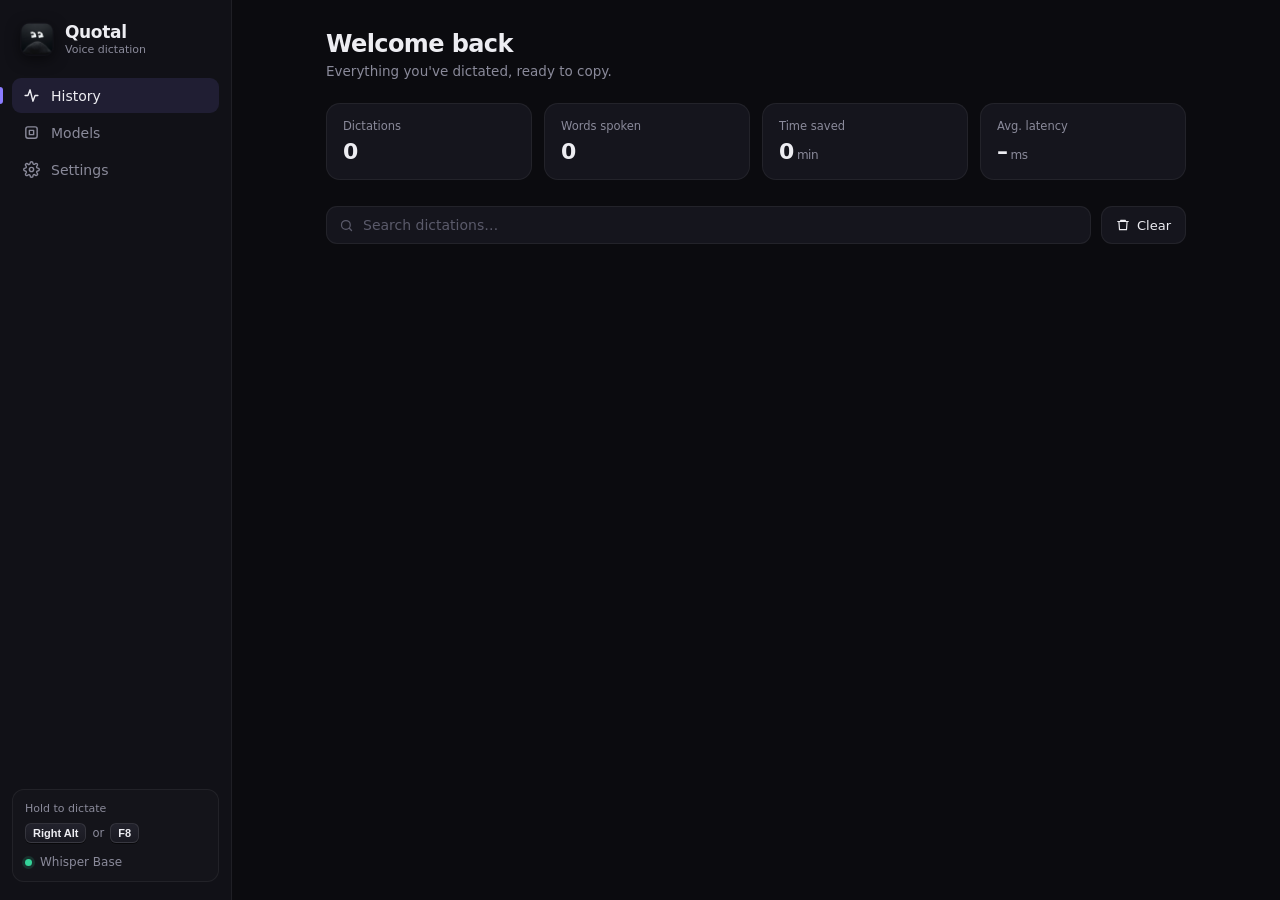
==== dashboard.html @ 753bc784 "Initial commit: Quotal - Offline AI Voice Dictation for Windows" ====
<!DOCTYPE html>
<html lang="en">
<head>
<meta charset="UTF-8">
<title>Quotal</title>
<style>
  :root {
    --bg: #0b0b0f;
    --panel: #111117;
    --card: #15151d;
    --card-hover: #1a1a24;
    --line: rgba(255,255,255,.06);
    --line-strong: rgba(255,255,255,.10);
    --text: #ededf2;
    --muted: #8a8a9a;
    --faint: #5a5a6a;
    --accent: #8b7cff;
    --accent-2: #5ec8ff;
    --green: #34d399;
    --red: #f87171;
    --radius: 14px;
    --ease: cubic-bezier(.2, .8, .2, 1);
  }
  * { box-sizing: border-box; margin: 0; padding: 0; }
  html, body { height: 100%; background: var(--bg); color: var(--text); overflow: hidden;
    font-family: "Segoe UI Variable Text", "Segoe UI", system-ui, sans-serif; font-size: 14px;
    -webkit-font-smoothing: antialiased; user-select: none; }
  ::selection { background: rgba(139,124,255,.35); }

  .app { display: grid; grid-template-columns: 232px 1fr; height: 100%; }

  /* ---------- Sidebar ---------- */
  aside { background: var(--panel); border-right: 1px solid var(--line); display: flex; flex-direction: column; padding: 18px 12px; }
  .brand { display: flex; align-items: center; gap: 11px; padding: 4px 8px 22px; }
  .brand img { width: 34px; height: 34px; border-radius: 9px; box-shadow: 0 4px 14px rgba(0,0,0,.5); }
  .brand .name { font-size: 17px; font-weight: 650; letter-spacing: -.02em; }
  .brand .sub { font-size: 11px; color: var(--muted); margin-top: 1px; }

  nav { display: flex; flex-direction: column; gap: 2px; }
  .nav-item { display: flex; align-items: center; gap: 11px; padding: 9px 11px; border-radius: 9px; color: var(--muted);
    cursor: pointer; transition: background .18s var(--ease), color .18s var(--ease); font-weight: 500; position: relative; }
  .nav-item svg { width: 17px; height: 17px; flex-shrink: 0; }
  .nav-item:hover { background: rgba(255,255,255,.04); color: var(--text); }
  .nav-item.active { background: rgba(139,124,255,.12); color: var(--text); }
  .nav-item.active::before { content: ""; position: absolute; left: -12px; top: 9px; bottom: 9px; width: 3px; border-radius: 0 3px 3px 0; background: var(--accent); }
  .nav-item .count { margin-left: auto; font-size: 11px; color: var(--faint); font-variant-numeric: tabular-nums; }

  .side-foot { margin-top: auto; padding: 12px; border: 1px solid var(--line); border-radius: 12px; background: rgba(255,255,255,.015); }
  .side-foot .label { font-size: 11px; color: var(--muted); margin-bottom: 8px; }
  .keys { display: flex; align-items: center; gap: 6px; flex-wrap: wrap; font-size: 11.5px; color: var(--muted); }
  kbd { font-family: "Segoe UI", sans-serif; font-size: 11px; font-weight: 600; color: var(--text); padding: 3px 7px; border-radius: 6px;
    background: linear-gradient(#22222c, #1a1a22); border: 1px solid var(--line-strong); box-shadow: 0 1px 0 rgba(0,0,0,.6); }
  .engine { display: flex; align-items: center; gap: 8px; margin-top: 12px; font-size: 12px; color: var(--muted); }
  .dot { width: 7px; height: 7px; border-radius: 50%; background: var(--green); box-shadow: 0 0 0 3px rgba(52,211,153,.15); }

  /* ---------- Main ---------- */
  main { overflow: hidden; display: flex; flex-direction: column; }
  .scroll { overflow-y: auto; flex: 1; padding: 30px 38px 40px; scroll-behavior: smooth; }
  .scroll::-webkit-scrollbar { width: 10px; }
  .scroll::-webkit-scrollbar-thumb { background: rgba(255,255,255,.08); border-radius: 10px; border: 3px solid var(--bg); }
  .scroll::-webkit-scrollbar-thumb:hover { background: rgba(255,255,255,.16); }

  .view { display: none; max-width: 860px; margin: 0 auto; }
  .view.active { display: block; animation: fadeUp .32s var(--ease); }
  @keyframes fadeUp { from { opacity: 0; transform: translateY(6px); } to { opacity: 1; transform: none; } }

  h1 { font-size: 24px; font-weight: 650; letter-spacing: -.025em; }
  .lead { color: var(--muted); margin-top: 5px; font-size: 13.5px; }
  .head { display: flex; align-items: flex-end; justify-content: space-between; gap: 16px; margin-bottom: 24px; }

  /* Stats */
  .stats { display: grid; grid-template-columns: repeat(4, 1fr); gap: 12px; margin-bottom: 26px; }
  .stat { background: var(--card); border: 1px solid var(--line); border-radius: var(--radius); padding: 15px 16px; }
  .stat .k { font-size: 11.5px; color: var(--muted); font-weight: 500; }
  .stat .v { font-size: 22px; font-weight: 650; margin-top: 6px; letter-spacing: -.02em; font-variant-numeric: tabular-nums; }
  .stat .v small { font-size: 12px; color: var(--muted); font-weight: 500; margin-left: 3px; }

  /* Toolbar */
  .toolbar { display: flex; gap: 10px; margin-bottom: 14px; align-items: center; }
  .search { flex: 1; display: flex; align-items: center; gap: 9px; background: var(--card); border: 1px solid var(--line); border-radius: 11px;
    padding: 0 12px; height: 38px; transition: border-color .18s, box-shadow .18s; }
  .search:focus-within { border-color: rgba(139,124,255,.5); box-shadow: 0 0 0 3px rgba(139,124,255,.12); }
  .search svg { width: 15px; height: 15px; color: var(--faint); }
  .search input { flex: 1; background: none; border: 0; outline: 0; color: var(--text); font: inherit; user-select: text; }
  .search input::placeholder { color: var(--faint); }

  .btn { height: 38px; padding: 0 14px; border-radius: 11px; border: 1px solid var(--line); background: var(--card); color: var(--text);
    font: inherit; font-weight: 500; font-size: 13px; cursor: pointer; display: inline-flex; align-items: center; gap: 7px;
    transition: background .15s, border-color .15s, transform .1s; }
  .btn:hover { background: var(--card-hover); border-color: var(--line-strong); }
  .btn:active { transform: scale(.97); }
  .btn.danger:hover { color: var(--red); border-color: rgba(248,113,113,.3); background: rgba(248,113,113,.06); }
  .btn svg { width: 14px; height: 14px; }

  /* History */
  .day { font-size: 11.5px; font-weight: 600; color: var(--faint); text-transform: uppercase; letter-spacing: .06em; margin: 22px 4px 8px; }
  .day:first-child { margin-top: 4px; }
  .group { background: var(--card); border: 1px solid var(--line); border-radius: var(--radius); overflow: hidden; }
  .entry { display: grid; grid-template-columns: 64px 1fr auto; gap: 14px; align-items: start; padding: 14px 16px; position: relative;
    transition: background .15s var(--ease); content-visibility: auto; contain-intrinsic-size: auto 60px; }
  .entry + .entry { border-top: 1px solid var(--line); }
  .entry:hover { background: var(--card-hover); }
  .entry .time { font-size: 12px; color: var(--faint); padding-top: 2px; font-variant-numeric: tabular-nums; }
  .entry .text { line-height: 1.55; color: var(--text); font-size: 14px; word-break: break-word; user-select: text; }
  .entry .meta { display: flex; gap: 10px; margin-top: 5px; font-size: 11.5px; color: var(--faint); }
  .entry .actions { opacity: 0; transition: opacity .15s; }
  .entry:hover .actions { opacity: 1; }
  .icon-btn { width: 30px; height: 30px; border-radius: 8px; border: 1px solid var(--line); background: #1d1d27; color: var(--muted);
    display: grid; place-items: center; cursor: pointer; transition: all .15s var(--ease); }
  .icon-btn:hover { color: var(--text); border-color: var(--line-strong); }
  .icon-btn svg { width: 14px; height: 14px; }
  .icon-btn.ok { color: var(--green); border-color: rgba(52,211,153,.35); background: rgba(52,211,153,.08); }

  .empty { text-align: center; padding: 70px 20px; color: var(--muted); border: 1px dashed var(--line-strong); border-radius: var(--radius); }
  .empty .big { font-size: 15px; color: var(--text); font-weight: 600; margin-bottom: 8px; }
  .empty .keys { justify-content: center; margin-top: 14px; }

  /* Models */
  .models { display: grid; gap: 12px; }
  .model { display: grid; grid-template-columns: 22px 1fr auto; gap: 16px; align-items: center; padding: 18px 20px; background: var(--card);
    border: 1px solid var(--line); border-radius: var(--radius); cursor: pointer; transition: border-color .2s var(--ease), background .2s var(--ease), transform .12s; }
  .model:hover { background: var(--card-hover); border-color: var(--line-strong); }
  .model:active { transform: scale(.995); }
  .model.active { border-color: rgba(139,124,255,.55); background: linear-gradient(135deg, rgba(139,124,255,.09), rgba(94,200,255,.03)); }
  .radio { width: 20px; height: 20px; border-radius: 50%; border: 2px solid var(--faint); display: grid; place-items: center; transition: border-color .2s; }
  .radio::after { content: ""; width: 10px; height: 10px; border-radius: 50%; background: var(--accent); transform: scale(0); transition: transform .25s var(--ease); }
  .model.active .radio { border-color: var(--accent); }
  .model.active .radio::after { transform: scale(1); }
  .model .t { font-size: 15px; font-weight: 600; display: flex; align-items: center; gap: 9px; }
  .pill { font-size: 11px; font-weight: 600; padding: 3px 8px; border-radius: 99px; background: rgba(255,255,255,.06); color: var(--muted); }
  .model.active .pill.tag { background: rgba(139,124,255,.16); color: #c4bbff; }
  .model .d { color: var(--muted); font-size: 13px; margin-top: 4px; }
  .model .specs { display: flex; gap: 6px; }

  /* Settings */
  .section-title { font-size: 12px; font-weight: 600; color: var(--faint); text-transform: uppercase; letter-spacing: .06em; margin: 26px 4px 10px; }
  .section-title:first-of-type { margin-top: 0; }
  .row { display: flex; align-items: center; gap: 16px; padding: 16px 18px; }
  .row + .row { border-top: 1px solid var(--line); }
  .row .info { flex: 1; }
  .row .t { font-weight: 600; font-size: 14px; }
  .row .d { color: var(--muted); font-size: 12.5px; margin-top: 3px; line-height: 1.45; }
  .switch { width: 40px; height: 23px; border-radius: 99px; background: #2a2a36; position: relative; cursor: pointer; flex-shrink: 0;
    transition: background .25s var(--ease); }
  .switch::after { content: ""; position: absolute; top: 3px; left: 3px; width: 17px; height: 17px; border-radius: 50%; background: #fff;
    box-shadow: 0 1px 3px rgba(0,0,0,.4); transition: transform .28s var(--ease); }
  .switch.on { background: var(--accent); }
  .switch.on::after { transform: translateX(17px); }
  .steps { padding: 6px 18px 16px; display: grid; gap: 10px; }
  .step { display: flex; gap: 12px; align-items: flex-start; color: var(--muted); font-size: 13px; line-height: 1.5; }
  .step b { width: 22px; height: 22px; border-radius: 7px; display: grid; place-items: center; background: rgba(139,124,255,.14); color: #c4bbff;
    font-size: 11.5px; flex-shrink: 0; }

  /* Enhancer Modes */
  .enhancer-modes { display: grid; gap: 12px; }
  .enh-card { display: flex; flex-direction: column; gap: 8px; padding: 16px 18px; background: var(--card);
    border: 1px solid var(--line); border-radius: var(--radius); cursor: pointer; transition: border-color .2s var(--ease), background .2s var(--ease), transform .12s; }
  .enh-card:hover { background: var(--card-hover); border-color: var(--line-strong); }
  .enh-card:active { transform: scale(.995); }
  .enh-card.active { border-color: rgba(139,124,255,.55); background: linear-gradient(135deg, rgba(139,124,255,.09), rgba(94,200,255,.03)); }
  .enh-card.active .radio { border-color: var(--accent); }
  .enh-card.active .radio::after { transform: scale(1); }
  .enh-head { display: flex; align-items: center; gap: 12px; }
  .enh-title { font-size: 14.5px; font-weight: 600; display: flex; align-items: center; gap: 8px; flex: 1; }
  .enh-desc { color: var(--muted); font-size: 13px; line-height: 1.45; padding-left: 32px; }
  .enh-status { margin-top: 6px; padding: 8px 12px; background: rgba(0,0,0,.25); border: 1px solid var(--line); border-radius: 8px; font-size: 12px; display: flex; align-items: center; justify-content: space-between; margin-left: 32px; color: var(--muted); }
  .btn-sm { font-size: 12px; font-weight: 600; padding: 6px 14px; border-radius: 6px; background: var(--accent); color: #fff; border: none; cursor: pointer; transition: opacity .2s; }
  .btn-sm:hover { opacity: .9; }

  /* Toast */
  .toast { position: fixed; left: 50%; bottom: 26px; transform: translate(-50%, 20px); opacity: 0; pointer-events: none;
    background: #1e1e28; border: 1px solid var(--line-strong); color: var(--text); padding: 10px 16px; border-radius: 11px; font-size: 13px;
    box-shadow: 0 10px 30px rgba(0,0,0,.5); display: flex; gap: 8px; align-items: center; transition: all .3s var(--ease); }
  .toast.show { opacity: 1; transform: translate(-50%, 0); }
  .toast svg { width: 15px; height: 15px; color: var(--green); }

  @media (max-width: 980px) { .stats { grid-template-columns: repeat(2, 1fr); } }
</style>
</head>
<body>
<div class="app">
  <aside>
    <div class="brand">
      <img src="quotal_icon.png" alt="">
      <div><div class="name">Quotal</div><div class="sub">Voice dictation</div></div>
    </div>
    <nav>
      <div class="nav-item active" data-view="home">
        <svg viewBox="0 0 24 24" fill="none" stroke="currentColor" stroke-width="2" stroke-linecap="round" stroke-linejoin="round"><path d="M3 12h4l3-8 4 16 3-8h4"/></svg>
        History <span class="count" id="nav-count"></span>
      </div>
      <div class="nav-item" data-view="models">
        <svg viewBox="0 0 24 24" fill="none" stroke="currentColor" stroke-width="2" stroke-linecap="round" stroke-linejoin="round"><rect x="4" y="4" width="16" height="16" rx="3"/><path d="M9 9h6v6H9z"/></svg>
        Models
      </div>
      <div class="nav-item" data-view="settings">
        <svg viewBox="0 0 24 24" fill="none" stroke="currentColor" stroke-width="2" stroke-linecap="round" stroke-linejoin="round"><circle cx="12" cy="12" r="3"/><path d="M19.4 15a1.7 1.7 0 0 0 .3 1.8l.1.1a2 2 0 1 1-2.8 2.8l-.1-.1a1.7 1.7 0 0 0-1.8-.3 1.7 1.7 0 0 0-1 1.5V21a2 2 0 1 1-4 0v-.1a1.7 1.7 0 0 0-1.1-1.5 1.7 1.7 0 0 0-1.8.3l-.1.1a2 2 0 1 1-2.8-2.8l.1-.1a1.7 1.7 0 0 0 .3-1.8 1.7 1.7 0 0 0-1.5-1H3a2 2 0 1 1 0-4h.1a1.7 1.7 0 0 0 1.5-1.1 1.7 1.7 0 0 0-.3-1.8l-.1-.1a2 2 0 1 1 2.8-2.8l.1.1a1.7 1.7 0 0 0 1.8.3H9a1.7 1.7 0 0 0 1-1.5V3a2 2 0 1 1 4 0v.1a1.7 1.7 0 0 0 1 1.5 1.7 1.7 0 0 0 1.8-.3l.1-.1a2 2 0 1 1 2.8 2.8l-.1.1a1.7 1.7 0 0 0-.3 1.8V9a1.7 1.7 0 0 0 1.5 1H21a2 2 0 1 1 0 4h-.1a1.7 1.7 0 0 0-1.5 1z"/></svg>
        Settings
      </div>
    </nav>
    <div class="side-foot">
      <div class="label">Hold to dictate</div>
      <div class="keys"><kbd>Right Alt</kbd> or <kbd>F8</kbd></div>
      <div class="engine"><span class="dot"></span><span id="engine-name">Whisper Base</span></div>
    </div>
  </aside>

  <main>
    <div class="scroll" id="scroll">
      <!-- HISTORY -->
      <section class="view active" id="view-home">
        <div class="head">
          <div><h1 id="greet">Welcome back</h1><div class="lead">Everything you've dictated, ready to copy.</div></div>
        </div>
        <div class="stats">
          <div class="stat"><div class="k">Dictations</div><div class="v" id="s-count">0</div></div>
          <div class="stat"><div class="k">Words spoken</div><div class="v" id="s-words">0</div></div>
          <div class="stat"><div class="k">Time saved</div><div class="v" id="s-saved">0<small>min</small></div></div>
          <div class="stat"><div class="k">Avg. latency</div><div class="v" id="s-lat">–<small>ms</small></div></div>
        </div>
        <div class="toolbar">
          <label class="search">
            <svg viewBox="0 0 24 24" fill="none" stroke="currentColor" stroke-width="2" stroke-linecap="round"><circle cx="11" cy="11" r="7"/><path d="m20 20-3.5-3.5"/></svg>
            <input id="q" placeholder="Search dictations…" spellcheck="false">
          </label>
          <button class="btn danger" id="clear">
            <svg viewBox="0 0 24 24" fill="none" stroke="currentColor" stroke-width="2" stroke-linecap="round" stroke-linejoin="round"><path d="M3 6h18M8 6V4h8v2M19 6l-1 14H6L5 6"/></svg>
            Clear
          </button>
        </div>
        <div id="history"></div>
      </section>

      <!-- MODELS -->
      <section class="view" id="view-models">
        <div class="head"><div><h1>Speech models</h1><div class="lead">Runs 100% on your device. Switching takes a few seconds.</div></div></div>
        <div class="models" id="models"></div>
      </section>

      <!-- SETTINGS -->
      <section class="view" id="view-settings">
        <div class="head"><div><h1>Settings</h1><div class="lead">Tune how Quotal behaves.</div></div></div>
        <div class="section-title">Text Enhancement</div>
        <div class="enhancer-modes" id="enhancer-modes">
          <div class="enh-card active" data-mode="rules">
            <div class="enh-head">
              <div class="radio"></div>
              <div class="enh-title">⚡ Instant Fast (Rules)</div>
              <span class="pill tag">0 ms · 0 RAM</span>
            </div>
            <div class="enh-desc">Instant rule-based engine. Drops vocal hesitations, fixes speech stutters, self-corrections ("no wait"), contractions, and phonetic slang ("badi" ➔ "buddy").</div>
          </div>

          <div class="enh-card" data-mode="llm">
            <div class="enh-head">
              <div class="radio"></div>
              <div class="enh-title">🧠 AI Neural Polish</div>
              <span class="pill tag">Qwen 2.5 (0.5B)</span>
            </div>
            <div class="enh-desc">Deep neural formatting like Wispr Flow. Context-aware grammar fixing, multi-item bulleting, conversational filler removal ("you know", "basically").</div>
            <div class="enh-status" id="llm-status-box">
              <span id="llm-status-txt">Checking model status…</span>
              <button class="btn-sm" id="llm-dl-btn" style="display:none">Download Qwen 0.5B</button>
            </div>
          </div>

          <div class="enh-card" data-mode="off">
            <div class="enh-head">
              <div class="radio"></div>
              <div class="enh-title">⚪ Off (Raw Speech)</div>
              <span class="pill">Direct</span>
            </div>
            <div class="enh-desc">Raw Whisper transcription without any text enhancement or alterations.</div>
          </div>
        </div>

        <div class="section-title">Dictation Preferences</div>
        <div class="group">
          <div class="row"><div class="info"><div class="t">Sound effects</div><div class="d">Soft chime when recording starts and text is pasted.</div></div><div class="switch" data-key="audio_chimes"></div></div>
        </div>
        <div class="section-title">System</div>
        <div class="group">
          <div class="row"><div class="info"><div class="t">Launch at startup</div><div class="d">Start Quotal quietly in the tray when Windows boots.</div></div><div class="switch" id="autostart"></div></div>
        </div>
        <div class="section-title">How it works</div>
        <div class="group">
          <div class="steps" style="padding-top:16px">
            <div class="step"><b>1</b><span>Click into any text field — browser, Slack, VS Code, Word.</span></div>
            <div class="step"><b>2</b><span>Hold <kbd>Right Alt</kbd> or <kbd>F8</kbd> and speak naturally.</span></div>
            <div class="step"><b>3</b><span>Release the key. Polished text is pasted right at your cursor.</span></div>
          </div>
        </div>
      </section>
    </div>
  </main>
</div>

<div class="toast" id="toast"><svg viewBox="0 0 24 24" fill="none" stroke="currentColor" stroke-width="2.5" stroke-linecap="round" stroke-linejoin="round"><path d="M5 12.5l4.5 4.5L19 7.5"/></svg><span id="toast-text">Copied</span></div>

<script>
const $ = s => document.querySelector(s);
const ICON_COPY = '<svg viewBox="0 0 24 24" fill="none" stroke="currentColor" stroke-width="2" stroke-linecap="round" stroke-linejoin="round"><rect x="9" y="9" width="12" height="12" rx="2"/><path d="M5 15V5a2 2 0 0 1 2-2h10"/></svg>';
const ICON_OK = '<svg viewBox="0 0 24 24" fill="none" stroke="currentColor" stroke-width="2.5" stroke-linecap="round" stroke-linejoin="round"><path d="M5 12.5l4.5 4.5L19 7.5"/></svg>';

let state = { history: [], mtime: 0, settings: {}, models: [], autostart: false };
let api = null;

// ---------- Navigation ----------
document.querySelectorAll('.nav-item').forEach(n => n.addEventListener('click', () => {
  document.querySelectorAll('.nav-item').forEach(x => x.classList.toggle('active', x === n));
  document.querySelectorAll('.view').forEach(v => v.classList.toggle('active', v.id === 'view-' + n.dataset.view));
  $('#scroll').scrollTop = 0;
}));

// ---------- Toast ----------
let toastTimer;
function toast(msg) {
  $('#toast-text').textContent = msg;
  $('#toast').classList.add('show');
  clearTimeout(toastTimer);
  toastTimer = setTimeout(() => $('#toast').classList.remove('show'), 1600);
}

// ---------- Helpers ----------
function parseTs(ts) { const [d, t] = (ts || '').split(' '); return new Date(d + 'T' + (t || '00:00:00')); }
function dayLabel(d) {
  const now = new Date(); const y = new Date(); y.setDate(now.getDate() - 1);
  if (d.toDateString() === now.toDateString()) return 'Today';
  if (d.toDateString() === y.toDateString()) return 'Yesterday';
  return d.toLocaleDateString(undefined, { weekday: 'long', month: 'short', day: 'numeric' });
}
function timeLabel(d) { return d.toLocaleTimeString(undefined, { hour: 'numeric', minute: '2-digit' }); }
function fmt(n) { return n >= 1000 ? (n / 1000).toFixed(1) + 'k' : String(n); }

function greet() {
  const h = new Date().getHours();
  $('#greet').textContent = h < 12 ? 'Good morning' : h < 18 ? 'Good afternoon' : 'Good evening';
}

// ---------- Render: stats + history ----------
function renderStats() {
  const h = state.history;
  const words = h.reduce((a, e) => a + (e.word_count || 0), 0);
  const speakSec = h.reduce((a, e) => a + (e.duration_sec || 0), 0);
  const typingSec = words / 40 * 60;            // ~40 wpm typing
  const saved = Math.max(0, Math.round((typingSec - speakSec) / 60));
  const lats = h.slice(0, 20).map(e => e.latency_ms || 0).filter(Boolean);
  $('#s-count').textContent = fmt(h.length);
  $('#s-words').textContent = fmt(words);
  $('#s-saved').innerHTML = saved + '<small>min</small>';
  $('#s-lat').innerHTML = (lats.length ? Math.round(lats.reduce((a, b) => a + b, 0) / lats.length) : '–') + '<small>ms</small>';
  $('#nav-count').textContent = h.length || '';
}

function renderHistory() {
  const q = $('#q').value.trim().toLowerCase();
  const list = q ? state.history.filter(e => (e.cleaned || '').toLowerCase().includes(q)) : state.history;
  const root = $('#history');
  root.textContent = '';

  if (!list.length) {
    root.innerHTML = q
      ? '<div class="empty"><div class="big">No matches</div>Try a different search.</div>'
      : '<div class="empty"><div class="big">Nothing here yet</div>Your dictations will appear here.<div class="keys">Hold <kbd>Right Alt</kbd> or <kbd>F8</kbd> and start talking</div></div>';
    return;
  }

  const frag = document.createDocumentFragment();
  let curDay = null, group = null;
  for (const e of list) {
    const d = parseTs(e.timestamp);
    const label = dayLabel(d);
    if (label !== curDay) {
      curDay = label;
      const h = document.createElement('div'); h.className = 'day'; h.textContent = label; frag.appendChild(h);
      group = document.createElement('div'); group.className = 'group'; frag.appendChild(group);
    }
    const row = document.createElement('div'); row.className = 'entry';
    const t = document.createElement('div'); t.className = 'time'; t.textContent = timeLabel(d);
    const body = document.createElement('div');
    const txt = document.createElement('div'); txt.className = 'text'; txt.textContent = e.cleaned || '';
    const meta = document.createElement('div'); meta.className = 'meta';
    meta.textContent = `${e.word_count || 0} words · ${(e.duration_sec || 0).toFixed(1)}s · ${Math.round(e.latency_ms || 0)}ms`;
    body.append(txt, meta);
    const act = document.createElement('div'); act.className = 'actions';
    const b = document.createElement('button'); b.className = 'icon-btn'; b.title = 'Copy'; b.innerHTML = ICON_COPY;
    b.onclick = async () => {
      await api.copy(e.cleaned || '');
      b.classList.add('ok'); b.innerHTML = ICON_OK; toast('Copied to clipboard');
      setTimeout(() => { b.classList.remove('ok'); b.innerHTML = ICON_COPY; }, 1400);
    };
    act.appendChild(b);
    row.append(t, body, act);
    group.appendChild(row);
  }
  root.appendChild(frag);
}

// ---------- Render: models ----------
function renderModels() {
  const active = state.settings.model_key || 'base';
  const root = $('#models'); root.textContent = '';
  for (const m of state.models) {
    const el = document.createElement('div');
    el.className = 'model' + (m.key === active ? ' active' : '');
    el.innerHTML = `<div class="radio"></div>
      <div><div class="t"></div><div class="d"></div></div>
      <div class="specs"><span class="pill"></span><span class="pill"></span></div>`;
    el.querySelector('.t').innerHTML = `<span></span><span class="pill tag"></span>`;
    el.querySelector('.t span').textContent = m.title;
    el.querySelector('.t .tag').textContent = m.tag;
    el.querySelector('.d').textContent = m.desc;
    const sp = el.querySelectorAll('.specs .pill'); sp[0].textContent = m.size; sp[1].textContent = m.device;
    el.onclick = async () => {
      if (state.settings.model_key === m.key) return;
      state.settings.model_key = m.key;
      document.querySelectorAll('.model').forEach(x => x.classList.toggle('active', x === el));
      $('#engine-name').textContent = m.title;
      await api.select_model(m.key);
      toast(`Switching to ${m.title}…`);
    };
    root.appendChild(el);
  }
  const cur = state.models.find(m => m.key === active);
  if (cur) $('#engine-name').textContent = cur.title;
}

// ---------- Render: settings ----------
function renderLlmStatus() {
  const st = state.llm_status || {};
  const txt = $('#llm-status-txt');
  const btn = $('#llm-dl-btn');
  if (!txt || !btn) return;
  if (st.downloaded) {
    txt.innerHTML = '<span style="color:var(--green)">✓ Model Ready</span> · Qwen 2.5 0.5B downloaded (' + (st.size_mb || '942') + ' MB)';
    btn.style.display = 'none';
  } else if (st.downloading) {
    txt.innerHTML = '<span style="color:var(--accent)">⬇ Downloading model…</span> ' + (st.size_mb ? st.size_mb + ' / ' + st.total_mb + ' MB' : '');
    btn.style.display = 'none';
  } else {
    txt.textContent = 'Model not installed (' + (st.total_mb || '940') + ' MB download required)';
    btn.style.display = 'inline-block';
    btn.onclick = async (e) => {
      e.stopPropagation();
      btn.disabled = true;
      btn.textContent = 'Starting download…';
      state.llm_status = await api.download_llm();
      renderLlmStatus();
    };
  }
}

function renderSettings() {
  const activeMode = state.settings.enhancer_mode || (state.settings.ai_enhance === false ? 'off' : 'rules');
  document.querySelectorAll('.enh-card').forEach(card => {
    const mode = card.dataset.mode;
    card.classList.toggle('active', mode === activeMode);
    card.onclick = async () => {
      state.settings.enhancer_mode = mode;
      state.settings.ai_enhance = (mode !== 'off');
      document.querySelectorAll('.enh-card').forEach(c => c.classList.toggle('active', c === card));
      await api.set_setting('enhancer_mode', mode);
      await api.set_setting('ai_enhance', mode !== 'off');
      toast(`Mode: ${card.querySelector('.enh-title').textContent}`);
      renderLlmStatus();
    };
  });

  renderLlmStatus();

  document.querySelectorAll('.switch[data-key]').forEach(sw => {
    const k = sw.dataset.key;
    sw.classList.toggle('on', state.settings[k] !== false);
    sw.onclick = async () => {
      const v = !sw.classList.contains('on');
      sw.classList.toggle('on', v);
      state.settings[k] = v;
      await api.set_setting(k, v);
    };
  });
  const as = $('#autostart');
  as.classList.toggle('on', !!state.autostart);
  as.onclick = async () => {
    const v = !as.classList.contains('on');
    as.classList.toggle('on', v);
    await api.set_autostart(v);
  };
}

// ---------- Wiring ----------
let searchTimer;
$('#q').addEventListener('input', () => { clearTimeout(searchTimer); searchTimer = setTimeout(renderHistory, 80); });
$('#clear').addEventListener('click', async () => {
  if (!state.history.length) return;
  if (!confirm('Clear all dictation history?')) return;
  await api.clear_history();
  state.history = []; renderStats(); renderHistory(); toast('History cleared');
});

async function poll() {
  try {
    const r = await api.poll(state.mtime);
    if (r.changed) { state.mtime = r.mtime; state.history = r.history; renderStats(); renderHistory(); }
    if (r.llm_status) { state.llm_status = r.llm_status; renderLlmStatus(); }
  } catch (e) {}
  setTimeout(poll, 1200);
}

window.addEventListener('pywebviewready', async () => {
  api = window.pywebview.api;
  state = await api.get_state();
  greet(); renderStats(); renderHistory(); renderModels(); renderSettings();
  setTimeout(poll, 1200);
});
document.addEventListener('contextmenu', e => { if (!e.target.closest('input, .text')) e.preventDefault(); });
</script>
</body>
</html>
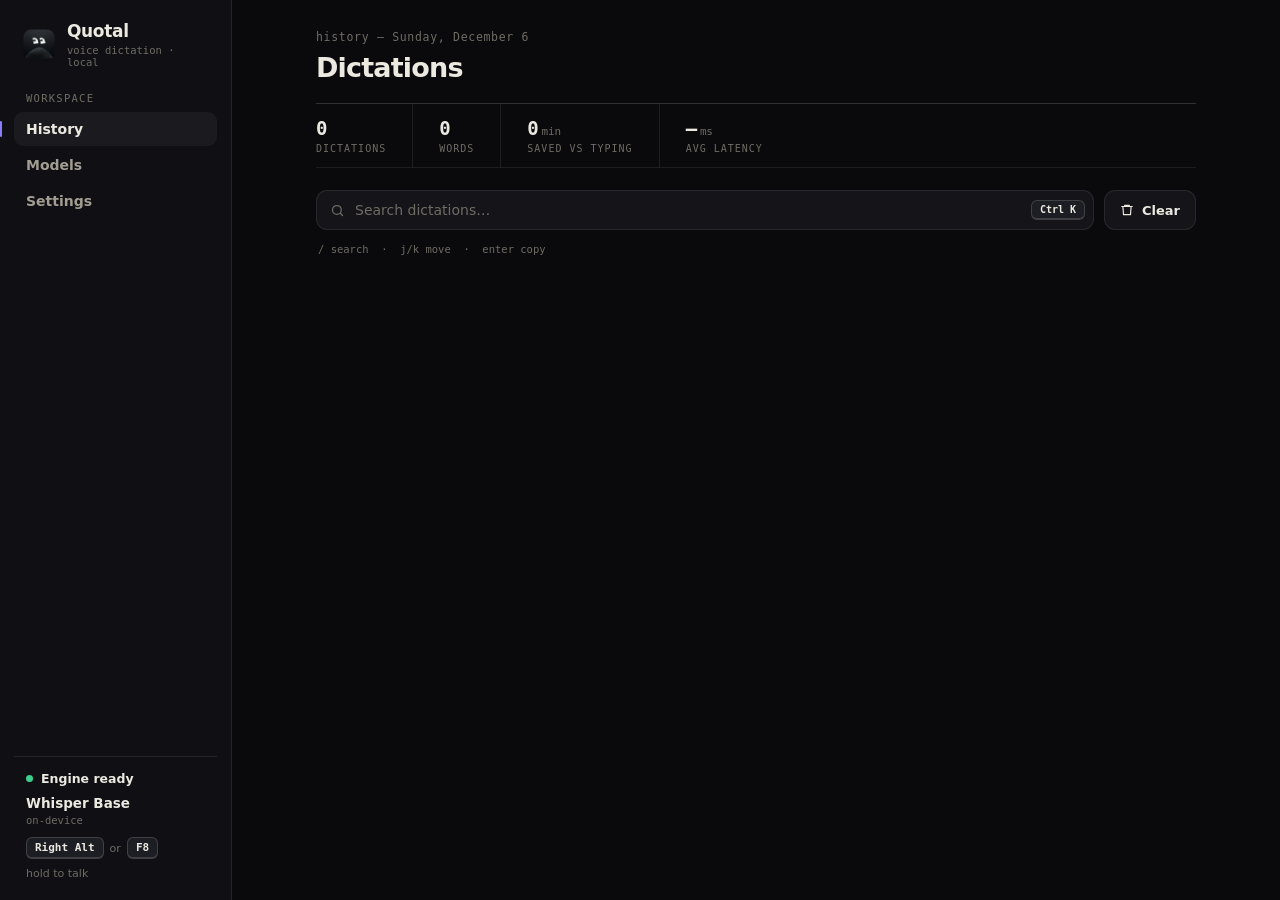
==== commit 00ca1d1e: "Upgrade dashboard UI with modern dark glassmorphism, metrics, and keyboard shortcuts" ====
--- a/dashboard.html
+++ b/dashboard.html
@@ -5,176 +5,270 @@
 <title>Quotal</title>
 <style>
   :root {
-    --bg: #0b0b0f;
-    --panel: #111117;
-    --card: #15151d;
-    --card-hover: #1a1a24;
-    --line: rgba(255,255,255,.06);
-    --line-strong: rgba(255,255,255,.10);
-    --text: #ededf2;
-    --muted: #8a8a9a;
-    --faint: #5a5a6a;
-    --accent: #8b7cff;
-    --accent-2: #5ec8ff;
-    --green: #34d399;
-    --red: #f87171;
-    --radius: 14px;
-    --ease: cubic-bezier(.2, .8, .2, 1);
+    --bg: #0a0a0d;
+    --panel: #101014;
+    --card: #141419;
+    --ink: #ece9e1;
+    --muted: #a19d92;
+    --faint: #6f6c64;
+    --line: rgba(236,233,225,.09);
+    --line-2: rgba(236,233,225,.17);
+    --violet: #8b7cff;
+    --green: #3ecf8e;
+    --amber: #e5b45b;
+    --red: #e56868;
+    --radius: 13px;
+    --font: "Segoe UI Variable Text", "Segoe UI", system-ui, sans-serif;
+    --serif: Georgia, "Times New Roman", serif;
+    --mono: "Cascadia Mono", Consolas, monospace;
   }
   * { box-sizing: border-box; margin: 0; padding: 0; }
-  html, body { height: 100%; background: var(--bg); color: var(--text); overflow: hidden;
-    font-family: "Segoe UI Variable Text", "Segoe UI", system-ui, sans-serif; font-size: 14px;
-    -webkit-font-smoothing: antialiased; user-select: none; }
-  ::selection { background: rgba(139,124,255,.35); }
+  html, body {
+    height: 100%; background: var(--bg); color: var(--ink); overflow: hidden;
+    font-family: var(--font); font-size: 14px;
+    -webkit-font-smoothing: antialiased; user-select: none;
+  }
+  ::selection { background: rgba(139,124,255,.4); }
+  button { font: inherit; color: inherit; background: none; border: none; }
 
   .app { display: grid; grid-template-columns: 232px 1fr; height: 100%; }
 
   /* ---------- Sidebar ---------- */
-  aside { background: var(--panel); border-right: 1px solid var(--line); display: flex; flex-direction: column; padding: 18px 12px; }
-  .brand { display: flex; align-items: center; gap: 11px; padding: 4px 8px 22px; }
-  .brand img { width: 34px; height: 34px; border-radius: 9px; box-shadow: 0 4px 14px rgba(0,0,0,.5); }
-  .brand .name { font-size: 17px; font-weight: 650; letter-spacing: -.02em; }
-  .brand .sub { font-size: 11px; color: var(--muted); margin-top: 1px; }
-
+  aside {
+    display: flex; flex-direction: column; padding: 20px 14px 16px;
+    background: var(--panel); border-right: 1px solid var(--line);
+  }
+  .brand { display: flex; align-items: center; gap: 11px; padding: 2px 8px 24px; }
+  .brand img { width: 34px; height: 34px; border-radius: 9px; display: block; }
+  .brand .name { font-size: 17px; font-weight: 700; letter-spacing: -.02em; line-height: 1.1; }
+  .brand .sub { font-family: var(--mono); font-size: 10.5px; color: var(--faint); margin-top: 3px; }
+
+  .nav-label { font-family: var(--mono); font-size: 10.5px; letter-spacing: .12em; text-transform: uppercase; color: var(--faint); padding: 0 12px 8px; }
   nav { display: flex; flex-direction: column; gap: 2px; }
-  .nav-item { display: flex; align-items: center; gap: 11px; padding: 9px 11px; border-radius: 9px; color: var(--muted);
-    cursor: pointer; transition: background .18s var(--ease), color .18s var(--ease); font-weight: 500; position: relative; }
-  .nav-item svg { width: 17px; height: 17px; flex-shrink: 0; }
-  .nav-item:hover { background: rgba(255,255,255,.04); color: var(--text); }
-  .nav-item.active { background: rgba(139,124,255,.12); color: var(--text); }
-  .nav-item.active::before { content: ""; position: absolute; left: -12px; top: 9px; bottom: 9px; width: 3px; border-radius: 0 3px 3px 0; background: var(--accent); }
-  .nav-item .count { margin-left: auto; font-size: 11px; color: var(--faint); font-variant-numeric: tabular-nums; }
-
-  .side-foot { margin-top: auto; padding: 12px; border: 1px solid var(--line); border-radius: 12px; background: rgba(255,255,255,.015); }
-  .side-foot .label { font-size: 11px; color: var(--muted); margin-bottom: 8px; }
-  .keys { display: flex; align-items: center; gap: 6px; flex-wrap: wrap; font-size: 11.5px; color: var(--muted); }
-  kbd { font-family: "Segoe UI", sans-serif; font-size: 11px; font-weight: 600; color: var(--text); padding: 3px 7px; border-radius: 6px;
-    background: linear-gradient(#22222c, #1a1a22); border: 1px solid var(--line-strong); box-shadow: 0 1px 0 rgba(0,0,0,.6); }
-  .engine { display: flex; align-items: center; gap: 8px; margin-top: 12px; font-size: 12px; color: var(--muted); }
-  .dot { width: 7px; height: 7px; border-radius: 50%; background: var(--green); box-shadow: 0 0 0 3px rgba(52,211,153,.15); }
+  .nav-item {
+    position: relative; display: flex; align-items: center; gap: 10px; padding: 9px 12px;
+    border-radius: 9px; color: var(--muted); cursor: pointer; font-weight: 550; font-size: 14px;
+  }
+  .nav-item:hover { color: var(--ink); background: rgba(236,233,225,.04); }
+  .nav-item.active { color: var(--ink); background: rgba(236,233,225,.05); }
+  .nav-item.active::before {
+    content: ""; position: absolute; left: -14px; top: 9px; bottom: 9px;
+    width: 2px; border-radius: 2px; background: var(--violet);
+  }
+  .nav-item .count { margin-left: auto; font-family: var(--mono); font-size: 11.5px; color: var(--faint); font-variant-numeric: tabular-nums; }
+  .nav-item .count:empty { display: none; }
+
+  .side-foot { margin-top: auto; }
+  .status { border-top: 1px solid var(--line); padding: 14px 12px 4px; }
+  .status .s-row { display: flex; align-items: center; gap: 8px; font-size: 12.5px; font-weight: 600; }
+  .status .dot { width: 7px; height: 7px; border-radius: 50%; background: var(--green); flex-shrink: 0; }
+  .status .model-name { font-size: 13.5px; font-weight: 650; margin-top: 9px; }
+  .status .model-sub { font-family: var(--mono); font-size: 10.5px; color: var(--faint); margin-top: 3px; }
+  .status .keys { display: flex; align-items: center; gap: 6px; margin-top: 11px; font-size: 11px; color: var(--faint); flex-wrap: wrap; }
+  .status .keys .hold { flex-basis: 100%; margin-top: 2px; }
+
+  kbd {
+    font-family: var(--mono); font-size: 11px; font-weight: 600; color: var(--ink);
+    padding: 3px 8px; border-radius: 6px; background: #1d1d24;
+    border: 1px solid var(--line-2); border-bottom-width: 2px; white-space: nowrap;
+  }
 
   /* ---------- Main ---------- */
-  main { overflow: hidden; display: flex; flex-direction: column; }
-  .scroll { overflow-y: auto; flex: 1; padding: 30px 38px 40px; scroll-behavior: smooth; }
+  main { overflow: hidden; display: flex; flex-direction: column; min-width: 0; }
+  .scroll { overflow-y: auto; flex: 1; padding: 30px 40px 60px; scroll-behavior: smooth; }
   .scroll::-webkit-scrollbar { width: 10px; }
-  .scroll::-webkit-scrollbar-thumb { background: rgba(255,255,255,.08); border-radius: 10px; border: 3px solid var(--bg); }
-  .scroll::-webkit-scrollbar-thumb:hover { background: rgba(255,255,255,.16); }
-
-  .view { display: none; max-width: 860px; margin: 0 auto; }
-  .view.active { display: block; animation: fadeUp .32s var(--ease); }
-  @keyframes fadeUp { from { opacity: 0; transform: translateY(6px); } to { opacity: 1; transform: none; } }
-
-  h1 { font-size: 24px; font-weight: 650; letter-spacing: -.025em; }
-  .lead { color: var(--muted); margin-top: 5px; font-size: 13.5px; }
-  .head { display: flex; align-items: flex-end; justify-content: space-between; gap: 16px; margin-bottom: 24px; }
-
-  /* Stats */
-  .stats { display: grid; grid-template-columns: repeat(4, 1fr); gap: 12px; margin-bottom: 26px; }
-  .stat { background: var(--card); border: 1px solid var(--line); border-radius: var(--radius); padding: 15px 16px; }
-  .stat .k { font-size: 11.5px; color: var(--muted); font-weight: 500; }
-  .stat .v { font-size: 22px; font-weight: 650; margin-top: 6px; letter-spacing: -.02em; font-variant-numeric: tabular-nums; }
-  .stat .v small { font-size: 12px; color: var(--muted); font-weight: 500; margin-left: 3px; }
-
-  /* Toolbar */
-  .toolbar { display: flex; gap: 10px; margin-bottom: 14px; align-items: center; }
-  .search { flex: 1; display: flex; align-items: center; gap: 9px; background: var(--card); border: 1px solid var(--line); border-radius: 11px;
-    padding: 0 12px; height: 38px; transition: border-color .18s, box-shadow .18s; }
-  .search:focus-within { border-color: rgba(139,124,255,.5); box-shadow: 0 0 0 3px rgba(139,124,255,.12); }
-  .search svg { width: 15px; height: 15px; color: var(--faint); }
-  .search input { flex: 1; background: none; border: 0; outline: 0; color: var(--text); font: inherit; user-select: text; }
+  .scroll::-webkit-scrollbar-thumb { background: rgba(236,233,225,.1); border-radius: 10px; border: 3px solid var(--bg); }
+
+  .view { display: none; max-width: 880px; margin: 0 auto; }
+  .view.active { display: block; }
+  .view.active > * { animation: rise .4s ease both; }
+  .view.active > *:nth-child(2) { animation-delay: .04s; }
+  .view.active > *:nth-child(3) { animation-delay: .08s; }
+  .view.active > *:nth-child(n+4) { animation-delay: .12s; }
+  @keyframes rise { from { opacity: 0; transform: translateY(8px); } to { opacity: 1; transform: none; } }
+
+  .eyebrow { font-family: var(--mono); font-size: 11.5px; letter-spacing: .06em; color: var(--faint); margin-bottom: 8px; }
+  h1 { font-size: 27px; font-weight: 750; letter-spacing: -.03em; }
+  h1 em { font-family: var(--serif); font-style: italic; font-weight: 400; }
+  .head { display: flex; align-items: flex-end; justify-content: space-between; gap: 16px; margin-bottom: 20px; }
+  .lead { color: var(--muted); margin-top: 6px; font-size: 13.5px; }
+
+  /* ---------- Ledger (stats without the casino) ---------- */
+  .ledger {
+    display: flex; border-top: 1px solid var(--line-2); border-bottom: 1px solid var(--line);
+    margin-bottom: 22px;
+  }
+  .ledger div { padding: 13px 26px 12px 0; margin-right: 26px; border-right: 1px solid var(--line); }
+  .ledger div:last-child { border-right: 0; margin-right: 0; }
+  .ledger b { display: block; font-family: var(--mono); font-size: 19px; font-weight: 600; letter-spacing: -.01em; font-variant-numeric: tabular-nums; }
+  .ledger b small { font-size: 11px; color: var(--faint); font-weight: 400; margin-left: 3px; }
+  .ledger span { font-family: var(--mono); font-size: 10px; text-transform: uppercase; letter-spacing: .1em; color: var(--faint); }
+
+  /* ---------- Toolbar ---------- */
+  .toolbar { display: flex; gap: 10px; margin-bottom: 6px; align-items: center; }
+  .search {
+    flex: 1; display: flex; align-items: center; gap: 10px; background: var(--card);
+    border: 1px solid var(--line); border-radius: 11px; padding: 0 8px 0 13px; height: 40px;
+    transition: border-color .18s;
+  }
+  .search:focus-within { border-color: rgba(139,124,255,.55); }
+  .search svg { width: 15px; height: 15px; color: var(--faint); flex-shrink: 0; }
+  .search input { flex: 1; min-width: 0; background: none; border: 0; outline: 0; color: var(--ink); font: inherit; user-select: text; }
   .search input::placeholder { color: var(--faint); }
-
-  .btn { height: 38px; padding: 0 14px; border-radius: 11px; border: 1px solid var(--line); background: var(--card); color: var(--text);
-    font: inherit; font-weight: 500; font-size: 13px; cursor: pointer; display: inline-flex; align-items: center; gap: 7px;
-    transition: background .15s, border-color .15s, transform .1s; }
-  .btn:hover { background: var(--card-hover); border-color: var(--line-strong); }
-  .btn:active { transform: scale(.97); }
-  .btn.danger:hover { color: var(--red); border-color: rgba(248,113,113,.3); background: rgba(248,113,113,.06); }
+  .search kbd { font-size: 10px; }
+
+  .btn {
+    height: 40px; padding: 0 15px; border-radius: 11px; border: 1px solid var(--line);
+    background: var(--card); color: var(--ink); font-weight: 600; font-size: 13px;
+    cursor: pointer; display: inline-flex; align-items: center; gap: 8px; white-space: nowrap;
+    transition: border-color .18s, background .18s;
+  }
+  .btn:hover { border-color: var(--line-2); background: #1a1a21; }
+  .btn:active { transform: scale(.98); }
+  .btn.danger:hover { color: var(--red); border-color: rgba(229,104,104,.4); }
   .btn svg { width: 14px; height: 14px; }
 
-  /* History */
-  .day { font-size: 11.5px; font-weight: 600; color: var(--faint); text-transform: uppercase; letter-spacing: .06em; margin: 22px 4px 8px; }
-  .day:first-child { margin-top: 4px; }
-  .group { background: var(--card); border: 1px solid var(--line); border-radius: var(--radius); overflow: hidden; }
-  .entry { display: grid; grid-template-columns: 64px 1fr auto; gap: 14px; align-items: start; padding: 14px 16px; position: relative;
-    transition: background .15s var(--ease); content-visibility: auto; contain-intrinsic-size: auto 60px; }
+  /* ---------- History ---------- */
+  .day { display: flex; align-items: baseline; gap: 10px; margin: 22px 2px 0; padding: 8px 2px; border-bottom: 1px solid var(--line); position: sticky; top: 0; background: var(--bg); z-index: 5; }
+  .day span:first-child { font-size: 13px; font-weight: 650; }
+  .day .n { font-family: var(--mono); font-size: 11px; color: var(--faint); }
+  .group { border-bottom: 1px solid var(--line); }
+  .entry { display: grid; grid-template-columns: 64px 1fr auto; gap: 14px; align-items: start; padding: 13px 2px; }
   .entry + .entry { border-top: 1px solid var(--line); }
-  .entry:hover { background: var(--card-hover); }
-  .entry .time { font-size: 12px; color: var(--faint); padding-top: 2px; font-variant-numeric: tabular-nums; }
-  .entry .text { line-height: 1.55; color: var(--text); font-size: 14px; word-break: break-word; user-select: text; }
-  .entry .meta { display: flex; gap: 10px; margin-top: 5px; font-size: 11.5px; color: var(--faint); }
+  .entry:hover { background: rgba(236,233,225,.015); }
+  .entry .time { font-family: var(--mono); font-size: 11.5px; color: var(--faint); padding-top: 3px; font-variant-numeric: tabular-nums; }
+  .entry .text { line-height: 1.6; font-size: 14px; word-break: break-word; user-select: text; }
+  .entry .text mark { background: rgba(139,124,255,.3); color: inherit; border-radius: 3px; }
+  .entry .meta { font-family: var(--mono); font-size: 11px; color: var(--faint); margin-top: 5px; }
   .entry .actions { opacity: 0; transition: opacity .15s; }
   .entry:hover .actions { opacity: 1; }
-  .icon-btn { width: 30px; height: 30px; border-radius: 8px; border: 1px solid var(--line); background: #1d1d27; color: var(--muted);
-    display: grid; place-items: center; cursor: pointer; transition: all .15s var(--ease); }
-  .icon-btn:hover { color: var(--text); border-color: var(--line-strong); }
+  .icon-btn {
+    width: 30px; height: 30px; border-radius: 8px; border: 1px solid var(--line);
+    background: var(--card); color: var(--muted); display: grid; place-items: center; cursor: pointer;
+  }
+  .icon-btn:hover { color: var(--ink); border-color: var(--line-2); }
   .icon-btn svg { width: 14px; height: 14px; }
-  .icon-btn.ok { color: var(--green); border-color: rgba(52,211,153,.35); background: rgba(52,211,153,.08); }
-
-  .empty { text-align: center; padding: 70px 20px; color: var(--muted); border: 1px dashed var(--line-strong); border-radius: var(--radius); }
-  .empty .big { font-size: 15px; color: var(--text); font-weight: 600; margin-bottom: 8px; }
-  .empty .keys { justify-content: center; margin-top: 14px; }
-
-  /* Models */
-  .models { display: grid; gap: 12px; }
-  .model { display: grid; grid-template-columns: 22px 1fr auto; gap: 16px; align-items: center; padding: 18px 20px; background: var(--card);
-    border: 1px solid var(--line); border-radius: var(--radius); cursor: pointer; transition: border-color .2s var(--ease), background .2s var(--ease), transform .12s; }
-  .model:hover { background: var(--card-hover); border-color: var(--line-strong); }
-  .model:active { transform: scale(.995); }
-  .model.active { border-color: rgba(139,124,255,.55); background: linear-gradient(135deg, rgba(139,124,255,.09), rgba(94,200,255,.03)); }
-  .radio { width: 20px; height: 20px; border-radius: 50%; border: 2px solid var(--faint); display: grid; place-items: center; transition: border-color .2s; }
-  .radio::after { content: ""; width: 10px; height: 10px; border-radius: 50%; background: var(--accent); transform: scale(0); transition: transform .25s var(--ease); }
-  .model.active .radio { border-color: var(--accent); }
-  .model.active .radio::after { transform: scale(1); }
-  .model .t { font-size: 15px; font-weight: 600; display: flex; align-items: center; gap: 9px; }
-  .pill { font-size: 11px; font-weight: 600; padding: 3px 8px; border-radius: 99px; background: rgba(255,255,255,.06); color: var(--muted); }
-  .model.active .pill.tag { background: rgba(139,124,255,.16); color: #c4bbff; }
-  .model .d { color: var(--muted); font-size: 13px; margin-top: 4px; }
-  .model .specs { display: flex; gap: 6px; }
-
-  /* Settings */
-  .section-title { font-size: 12px; font-weight: 600; color: var(--faint); text-transform: uppercase; letter-spacing: .06em; margin: 26px 4px 10px; }
-  .section-title:first-of-type { margin-top: 0; }
-  .row { display: flex; align-items: center; gap: 16px; padding: 16px 18px; }
+  .icon-btn.ok { color: var(--green); border-color: rgba(62,207,142,.45); }
+
+  .empty { padding: 64px 20px; text-align: center; border: 1px dashed var(--line-2); border-radius: var(--radius); margin-top: 22px; }
+  .empty .big { font-size: 15px; font-weight: 650; margin-bottom: 6px; }
+  .empty p { color: var(--muted); font-size: 13px; }
+  .empty .keys { display: flex; gap: 6px; justify-content: center; align-items: center; margin-top: 14px; font-size: 12px; color: var(--muted); }
+
+  /* ---------- Models ---------- */
+  .models { display: grid; border-top: 1px solid var(--line-2); margin-top: 4px; }
+  .model {
+    display: grid; grid-template-columns: 22px 1fr auto; gap: 16px; align-items: center;
+    padding: 17px 4px; border-bottom: 1px solid var(--line); cursor: pointer; text-align: left; width: 100%;
+  }
+  .model:hover { background: rgba(236,233,225,.015); }
+  .model .radio { width: 17px; height: 17px; border-radius: 50%; border: 1.5px solid var(--faint); position: relative; flex-shrink: 0; }
+  .model.active .radio { border-color: var(--violet); }
+  .model.active .radio::after { content: ""; position: absolute; inset: 3px; border-radius: 50%; background: var(--violet); }
+  .model .t { font-size: 15px; font-weight: 650; display: flex; align-items: center; gap: 10px; flex-wrap: wrap; }
+  .model .idx { font-family: var(--mono); font-size: 11px; color: var(--faint); }
+  .model .d { color: var(--muted); font-size: 13px; margin-top: 3px; }
+  .model .right { text-align: right; }
+  .model .size { font-family: var(--mono); font-size: 11.5px; color: var(--muted); white-space: nowrap; }
+  .model .st { display: block; font-size: 12px; font-weight: 600; color: var(--faint); margin-top: 4px; }
+  .model.active .st { color: var(--violet); }
+  .note { margin-top: 16px; font-size: 12.5px; color: var(--faint); line-height: 1.6; }
+  .note code { font-family: var(--mono); font-size: 11.5px; color: var(--muted); background: rgba(236,233,225,.06); padding: 1px 6px; border-radius: 5px; }
+
+  /* ---------- Settings ---------- */
+  .section-title { font-family: var(--mono); font-size: 11px; letter-spacing: .12em; text-transform: uppercase; color: var(--faint); margin: 28px 2px 0; padding-bottom: 8px; border-bottom: 1px solid var(--line); }
+  .enh-list { border-bottom: 1px solid var(--line); }
+  .enh { display: grid; grid-template-columns: 22px 1fr; gap: 14px; padding: 16px 2px; cursor: pointer; border-top: 1px solid transparent; }
+  .enh:first-child { border-top: 0; }
+  .enh + .enh { border-top: 1px solid var(--line); }
+  .enh:hover { background: rgba(236,233,225,.015); }
+  .enh .radio { width: 17px; height: 17px; border-radius: 50%; border: 1.5px solid var(--faint); position: relative; margin-top: 2px; flex-shrink: 0; }
+  .enh.active .radio { border-color: var(--violet); }
+  .enh.active .radio::after { content: ""; position: absolute; inset: 3px; border-radius: 50%; background: var(--violet); }
+  .enh-title { font-size: 14.5px; font-weight: 650; display: flex; align-items: center; gap: 10px; flex-wrap: wrap; }
+  .tag { font-family: var(--mono); font-size: 10.5px; font-weight: 400; color: var(--muted); border: 1px solid var(--line-2); padding: 2px 8px; border-radius: 99px; white-space: nowrap; }
+  .enh.active .tag { color: var(--ink); border-color: rgba(139,124,255,.5); }
+  .enh-desc { color: var(--muted); font-size: 13px; line-height: 1.55; margin-top: 4px; max-width: 60em; }
+  .enh-desc code, .row .d code { font-family: var(--mono); font-size: 11.5px; background: rgba(236,233,225,.06); padding: 1px 6px; border-radius: 5px; }
+  .llm-box {
+    margin-top: 10px; padding: 9px 12px; background: rgba(0,0,0,.25); border: 1px solid var(--line);
+    border-radius: 9px; font-family: var(--mono); font-size: 11.5px; color: var(--muted);
+    display: flex; align-items: center; justify-content: space-between; gap: 10px;
+  }
+  .btn-sm {
+    font-family: var(--mono); font-size: 11.5px; padding: 7px 13px; border-radius: 8px; cursor: pointer;
+    background: var(--ink); color: #0c0c0f; font-weight: 700; white-space: nowrap;
+  }
+  .btn-sm:hover { background: #fff; }
+  .btn-sm:disabled { opacity: .55; cursor: default; }
+
+  .rows { border-bottom: 1px solid var(--line); }
+  .row { display: flex; align-items: center; gap: 16px; padding: 15px 2px; }
   .row + .row { border-top: 1px solid var(--line); }
-  .row .info { flex: 1; }
+  .row .info { flex: 1; min-width: 0; }
   .row .t { font-weight: 600; font-size: 14px; }
-  .row .d { color: var(--muted); font-size: 12.5px; margin-top: 3px; line-height: 1.45; }
-  .switch { width: 40px; height: 23px; border-radius: 99px; background: #2a2a36; position: relative; cursor: pointer; flex-shrink: 0;
-    transition: background .25s var(--ease); }
-  .switch::after { content: ""; position: absolute; top: 3px; left: 3px; width: 17px; height: 17px; border-radius: 50%; background: #fff;
-    box-shadow: 0 1px 3px rgba(0,0,0,.4); transition: transform .28s var(--ease); }
-  .switch.on { background: var(--accent); }
-  .switch.on::after { transform: translateX(17px); }
-  .steps { padding: 6px 18px 16px; display: grid; gap: 10px; }
-  .step { display: flex; gap: 12px; align-items: flex-start; color: var(--muted); font-size: 13px; line-height: 1.5; }
-  .step b { width: 22px; height: 22px; border-radius: 7px; display: grid; place-items: center; background: rgba(139,124,255,.14); color: #c4bbff;
-    font-size: 11.5px; flex-shrink: 0; }
-
-  /* Enhancer Modes */
-  .enhancer-modes { display: grid; gap: 12px; }
-  .enh-card { display: flex; flex-direction: column; gap: 8px; padding: 16px 18px; background: var(--card);
-    border: 1px solid var(--line); border-radius: var(--radius); cursor: pointer; transition: border-color .2s var(--ease), background .2s var(--ease), transform .12s; }
-  .enh-card:hover { background: var(--card-hover); border-color: var(--line-strong); }
-  .enh-card:active { transform: scale(.995); }
-  .enh-card.active { border-color: rgba(139,124,255,.55); background: linear-gradient(135deg, rgba(139,124,255,.09), rgba(94,200,255,.03)); }
-  .enh-card.active .radio { border-color: var(--accent); }
-  .enh-card.active .radio::after { transform: scale(1); }
-  .enh-head { display: flex; align-items: center; gap: 12px; }
-  .enh-title { font-size: 14.5px; font-weight: 600; display: flex; align-items: center; gap: 8px; flex: 1; }
-  .enh-desc { color: var(--muted); font-size: 13px; line-height: 1.45; padding-left: 32px; }
-  .enh-status { margin-top: 6px; padding: 8px 12px; background: rgba(0,0,0,.25); border: 1px solid var(--line); border-radius: 8px; font-size: 12px; display: flex; align-items: center; justify-content: space-between; margin-left: 32px; color: var(--muted); }
-  .btn-sm { font-size: 12px; font-weight: 600; padding: 6px 14px; border-radius: 6px; background: var(--accent); color: #fff; border: none; cursor: pointer; transition: opacity .2s; }
-  .btn-sm:hover { opacity: .9; }
-
-  /* Toast */
-  .toast { position: fixed; left: 50%; bottom: 26px; transform: translate(-50%, 20px); opacity: 0; pointer-events: none;
-    background: #1e1e28; border: 1px solid var(--line-strong); color: var(--text); padding: 10px 16px; border-radius: 11px; font-size: 13px;
-    box-shadow: 0 10px 30px rgba(0,0,0,.5); display: flex; gap: 8px; align-items: center; transition: all .3s var(--ease); }
+  .row .d { color: var(--muted); font-size: 12.5px; margin-top: 3px; }
+  .switch {
+    width: 40px; height: 23px; border-radius: 99px; background: #26262e; border: 1px solid var(--line-2);
+    position: relative; cursor: pointer; flex-shrink: 0; transition: background .25s;
+  }
+  .switch::after {
+    content: ""; position: absolute; top: 2px; left: 2px; width: 17px; height: 17px;
+    border-radius: 50%; background: var(--ink); transition: transform .25s ease;
+  }
+  .switch.on { background: var(--violet); border-color: var(--violet); }
+  .switch.on::after { transform: translateX(17px); background: #fff; }
+
+  .steps { display: grid; grid-template-columns: repeat(3, 1fr); gap: 20px; margin-top: 14px; }
+  .step { border-top: 1px solid var(--line-2); padding-top: 12px; font-size: 13px; color: var(--muted); line-height: 1.6; }
+  .step b { display: block; font-family: var(--serif); font-style: italic; font-weight: 400; font-size: 21px; color: var(--violet); margin-bottom: 4px; }
+  .step .st { display: block; color: var(--ink); font-weight: 650; font-size: 13.5px; margin-bottom: 3px; }
+
+  .about { display: flex; align-items: center; gap: 13px; margin-top: 14px; padding: 14px 2px; border-top: 1px solid var(--line); border-bottom: 1px solid var(--line); }
+  .about img { width: 36px; height: 36px; border-radius: 9px; }
+  .about .t { font-weight: 650; font-size: 14px; }
+  .about .d { color: var(--muted); font-size: 12.5px; margin-top: 1px; }
+  .about .mono-note { margin-left: auto; font-family: var(--mono); font-size: 11px; color: var(--faint); white-space: nowrap; }
+
+  /* ---------- Toast + modal ---------- */
+  .toast {
+    position: fixed; left: calc(50% + 116px); bottom: 26px; transform: translate(-50%, 12px); opacity: 0;
+    pointer-events: none; background: #1a1a20; border: 1px solid var(--line-2); color: var(--ink);
+    padding: 10px 16px; border-radius: 11px; font-size: 13px; transition: opacity .25s, transform .25s; z-index: 50;
+    display: flex; gap: 9px; align-items: center;
+  }
   .toast.show { opacity: 1; transform: translate(-50%, 0); }
-  .toast svg { width: 15px; height: 15px; color: var(--green); }
-
-  @media (max-width: 980px) { .stats { grid-template-columns: repeat(2, 1fr); } }
+  .toast svg { width: 14px; height: 14px; color: var(--green); }
+  .modal-bg { position: fixed; inset: 0; z-index: 60; background: rgba(0,0,0,.6); display: grid; place-items: center; opacity: 0; pointer-events: none; transition: opacity .2s; }
+  .modal-bg.show { opacity: 1; pointer-events: auto; }
+  .modal { width: 370px; padding: 22px; border-radius: 14px; background: var(--panel); border: 1px solid var(--line-2); }
+  .modal h4 { font-size: 16px; font-weight: 700; letter-spacing: -.01em; }
+  .modal p { color: var(--muted); font-size: 13px; margin-top: 6px; line-height: 1.55; }
+  .modal .acts { display: flex; gap: 10px; justify-content: flex-end; margin-top: 20px; }
+  .btn.del { background: #3a1d1d; border-color: rgba(229,104,104,.4); color: #f0a3a3; }
+  .btn.del:hover { background: #462222; border-color: rgba(229,104,104,.6); }
+
+  .today-line { font-family: var(--mono); font-size: 11.5px; color: var(--faint); white-space: nowrap; }
+  .subbar { display: flex; align-items: center; justify-content: space-between; gap: 12px; margin: 10px 2px 0; min-height: 18px; }
+  .search-count { font-family: var(--mono); font-size: 11px; color: var(--muted); }
+  .search-count:empty { display: none; }
+  .kb-hints { font-family: var(--mono); font-size: 10.5px; color: var(--faint); }
+  .entry.selected { background: rgba(139,124,255,.06); box-shadow: inset 2px 0 0 var(--violet); }
+  .entry.selected .actions { opacity: 1; }
+  .nav-item:focus-visible, .model:focus-visible, .enh:focus-visible, .switch:focus-visible,
+  .btn:focus-visible, .icon-btn:focus-visible, .btn-sm:focus-visible { outline: 2px solid rgba(139,124,255,.65); outline-offset: 2px; }
+  @media (prefers-reduced-motion: reduce) {
+    .view.active > * { animation: none; }
+    .switch::after, .toast, .entry .actions { transition: none; }
+  }
+
+  @media (max-width: 1000px) {
+    .ledger { flex-wrap: wrap; }
+    .ledger div { padding: 10px 18px 10px 0; margin-right: 18px; }
+    .steps { grid-template-columns: 1fr; gap: 0; }
+    .step { padding: 12px 0; }
+    .scroll { padding: 24px 22px 50px; }
+  }
 </style>
 </head>
 <body>
@@ -182,26 +276,21 @@
   <aside>
     <div class="brand">
       <img src="quotal_icon.png" alt="">
-      <div><div class="name">Quotal</div><div class="sub">Voice dictation</div></div>
+      <div><div class="name">Quotal</div><div class="sub">voice dictation · local</div></div>
     </div>
+    <div class="nav-label">Workspace</div>
     <nav>
-      <div class="nav-item active" data-view="home">
-        <svg viewBox="0 0 24 24" fill="none" stroke="currentColor" stroke-width="2" stroke-linecap="round" stroke-linejoin="round"><path d="M3 12h4l3-8 4 16 3-8h4"/></svg>
-        History <span class="count" id="nav-count"></span>
-      </div>
-      <div class="nav-item" data-view="models">
-        <svg viewBox="0 0 24 24" fill="none" stroke="currentColor" stroke-width="2" stroke-linecap="round" stroke-linejoin="round"><rect x="4" y="4" width="16" height="16" rx="3"/><path d="M9 9h6v6H9z"/></svg>
-        Models
-      </div>
-      <div class="nav-item" data-view="settings">
-        <svg viewBox="0 0 24 24" fill="none" stroke="currentColor" stroke-width="2" stroke-linecap="round" stroke-linejoin="round"><circle cx="12" cy="12" r="3"/><path d="M19.4 15a1.7 1.7 0 0 0 .3 1.8l.1.1a2 2 0 1 1-2.8 2.8l-.1-.1a1.7 1.7 0 0 0-1.8-.3 1.7 1.7 0 0 0-1 1.5V21a2 2 0 1 1-4 0v-.1a1.7 1.7 0 0 0-1.1-1.5 1.7 1.7 0 0 0-1.8.3l-.1.1a2 2 0 1 1-2.8-2.8l.1-.1a1.7 1.7 0 0 0 .3-1.8 1.7 1.7 0 0 0-1.5-1H3a2 2 0 1 1 0-4h.1a1.7 1.7 0 0 0 1.5-1.1 1.7 1.7 0 0 0-.3-1.8l-.1-.1a2 2 0 1 1 2.8-2.8l.1.1a1.7 1.7 0 0 0 1.8.3H9a1.7 1.7 0 0 0 1-1.5V3a2 2 0 1 1 4 0v.1a1.7 1.7 0 0 0 1 1.5 1.7 1.7 0 0 0 1.8-.3l.1-.1a2 2 0 1 1 2.8 2.8l-.1.1a1.7 1.7 0 0 0-.3 1.8V9a1.7 1.7 0 0 0 1.5 1H21a2 2 0 1 1 0 4h-.1a1.7 1.7 0 0 0-1.5 1z"/></svg>
-        Settings
-      </div>
+      <div class="nav-item active" data-view="home">History <span class="count" id="nav-count"></span></div>
+      <div class="nav-item" data-view="models">Models</div>
+      <div class="nav-item" data-view="settings">Settings</div>
     </nav>
     <div class="side-foot">
-      <div class="label">Hold to dictate</div>
-      <div class="keys"><kbd>Right Alt</kbd> or <kbd>F8</kbd></div>
-      <div class="engine"><span class="dot"></span><span id="engine-name">Whisper Base</span></div>
+      <div class="status">
+        <div class="s-row"><span class="dot"></span><span>Engine ready</span></div>
+        <div class="model-name" id="engine-name">Whisper Base</div>
+        <div class="model-sub" id="engine-sub">on-device</div>
+        <div class="keys"><kbd>Right Alt</kbd><span>or</span><kbd>F8</kbd><span class="hold">hold to talk</span></div>
+      </div>
     </div>
   </aside>
 
@@ -210,85 +299,115 @@
       <!-- HISTORY -->
       <section class="view active" id="view-home">
         <div class="head">
-          <div><h1 id="greet">Welcome back</h1><div class="lead">Everything you've dictated, ready to copy.</div></div>
+          <div>
+            <div class="eyebrow">history &mdash; <span id="today-date">today</span></div>
+            <h1>Dictations</h1>
+          </div>
+          <div class="today-line" id="today-line"></div>
         </div>
-        <div class="stats">
-          <div class="stat"><div class="k">Dictations</div><div class="v" id="s-count">0</div></div>
-          <div class="stat"><div class="k">Words spoken</div><div class="v" id="s-words">0</div></div>
-          <div class="stat"><div class="k">Time saved</div><div class="v" id="s-saved">0<small>min</small></div></div>
-          <div class="stat"><div class="k">Avg. latency</div><div class="v" id="s-lat">–<small>ms</small></div></div>
+        <div class="ledger">
+          <div><b id="s-count">0</b><span>dictations</span></div>
+          <div><b id="s-words">0</b><span>words</span></div>
+          <div><b id="s-saved">0<small>min</small></b><span>saved vs typing</span></div>
+          <div><b id="s-lat">&ndash;<small>ms</small></b><span>avg latency</span></div>
         </div>
         <div class="toolbar">
           <label class="search">
             <svg viewBox="0 0 24 24" fill="none" stroke="currentColor" stroke-width="2" stroke-linecap="round"><circle cx="11" cy="11" r="7"/><path d="m20 20-3.5-3.5"/></svg>
             <input id="q" placeholder="Search dictations…" spellcheck="false">
+            <kbd>Ctrl K</kbd>
           </label>
           <button class="btn danger" id="clear">
             <svg viewBox="0 0 24 24" fill="none" stroke="currentColor" stroke-width="2" stroke-linecap="round" stroke-linejoin="round"><path d="M3 6h18M8 6V4h8v2M19 6l-1 14H6L5 6"/></svg>
             Clear
           </button>
         </div>
+        <div class="subbar"><span class="search-count" id="search-count"></span><span class="kb-hints">/ search &nbsp;·&nbsp; j/k move &nbsp;·&nbsp; enter copy</span></div>
         <div id="history"></div>
       </section>
 
       <!-- MODELS -->
       <section class="view" id="view-models">
-        <div class="head"><div><h1>Speech models</h1><div class="lead">Runs 100% on your device. Switching takes a few seconds.</div></div></div>
+        <div class="head"><div>
+          <div class="eyebrow">speech engine</div>
+          <h1>Models</h1>
+          <div class="lead">Every model runs 100% on your device. Switching takes a few seconds.</div>
+        </div></div>
         <div class="models" id="models"></div>
+        <p class="note">Downloaded once, cached locally. No audio ever leaves this computer.</p>
       </section>
 
       <!-- SETTINGS -->
       <section class="view" id="view-settings">
-        <div class="head"><div><h1>Settings</h1><div class="lead">Tune how Quotal behaves.</div></div></div>
-        <div class="section-title">Text Enhancement</div>
-        <div class="enhancer-modes" id="enhancer-modes">
-          <div class="enh-card active" data-mode="rules">
-            <div class="enh-head">
-              <div class="radio"></div>
-              <div class="enh-title">⚡ Instant Fast (Rules)</div>
-              <span class="pill tag">0 ms · 0 RAM</span>
-            </div>
-            <div class="enh-desc">Instant rule-based engine. Drops vocal hesitations, fixes speech stutters, self-corrections ("no wait"), contractions, and phonetic slang ("badi" ➔ "buddy").</div>
-          </div>
-
-          <div class="enh-card" data-mode="llm">
-            <div class="enh-head">
-              <div class="radio"></div>
-              <div class="enh-title">🧠 AI Neural Polish</div>
-              <span class="pill tag">Qwen 2.5 (0.5B)</span>
-            </div>
-            <div class="enh-desc">Deep neural formatting like Wispr Flow. Context-aware grammar fixing, multi-item bulleting, conversational filler removal ("you know", "basically").</div>
-            <div class="enh-status" id="llm-status-box">
-              <span id="llm-status-txt">Checking model status…</span>
-              <button class="btn-sm" id="llm-dl-btn" style="display:none">Download Qwen 0.5B</button>
+        <div class="head"><div>
+          <div class="eyebrow">preferences</div>
+          <h1>Settings</h1>
+          <div class="lead">Tune how Quotal cleans up and delivers your words.</div>
+        </div></div>
+
+        <div class="section-title">Text enhancement</div>
+        <div class="enh-list" id="enhancer-modes">
+          <div class="enh active" data-mode="rules">
+            <div class="radio"></div>
+            <div>
+              <div class="enh-title">Instant Fast <span class="tag">0 ms · 0 RAM</span></div>
+              <div class="enh-desc">Rule-based engine. Drops hesitations, fixes stutters and self-corrections (<code>no wait</code>), expands contractions, and corrects phonetic slang (<code>badi → buddy</code>).</div>
             </div>
           </div>
 
-          <div class="enh-card" data-mode="off">
-            <div class="enh-head">
-              <div class="radio"></div>
-              <div class="enh-title">⚪ Off (Raw Speech)</div>
-              <span class="pill">Direct</span>
+          <div class="enh" data-mode="llm">
+            <div class="radio"></div>
+            <div>
+              <div class="enh-title">AI Neural Polish <span class="tag">Qwen 2.5 · 0.5B</span></div>
+              <div class="enh-desc">Local LLM pass for context-aware grammar, list formatting, and removing conversational fillers (<code>you know</code>, <code>basically</code>).</div>
+              <div class="llm-box" id="llm-status-box">
+                <span id="llm-status-txt">Checking model status…</span>
+                <button class="btn-sm" id="llm-dl-btn" style="display:none">Download Qwen 0.5B</button>
+              </div>
             </div>
-            <div class="enh-desc">Raw Whisper transcription without any text enhancement or alterations.</div>
+          </div>
+
+          <div class="enh" data-mode="off">
+            <div class="radio"></div>
+            <div>
+              <div class="enh-title">Raw Speech <span class="tag">verbatim</span></div>
+              <div class="enh-desc">Paste the Whisper transcription exactly as heard, with no edits.</div>
+            </div>
           </div>
         </div>
 
-        <div class="section-title">Dictation Preferences</div>
-        <div class="group">
-          <div class="row"><div class="info"><div class="t">Sound effects</div><div class="d">Soft chime when recording starts and text is pasted.</div></div><div class="switch" data-key="audio_chimes"></div></div>
+        <div class="section-title">Dictation</div>
+        <div class="rows">
+          <div class="row">
+            <div class="info"><div class="t">Sound effects</div><div class="d">Soft chime when recording starts and when text is pasted.</div></div>
+            <div class="switch" data-key="audio_chimes"></div>
+          </div>
         </div>
+
         <div class="section-title">System</div>
-        <div class="group">
-          <div class="row"><div class="info"><div class="t">Launch at startup</div><div class="d">Start Quotal quietly in the tray when Windows boots.</div></div><div class="switch" id="autostart"></div></div>
+        <div class="rows">
+          <div class="row">
+            <div class="info"><div class="t">Launch at startup</div><div class="d">Start Quotal quietly in the system tray when Windows boots.</div></div>
+            <div class="switch" id="autostart"></div>
+          </div>
+          <div class="row">
+            <div class="info"><div class="t">Reset pill position</div><div class="d">Snap the floating pill back to bottom-centre. Double-clicking the pill does the same.</div></div>
+            <button class="btn" id="pill-reset">Reset</button>
+          </div>
         </div>
+
         <div class="section-title">How it works</div>
-        <div class="group">
-          <div class="steps" style="padding-top:16px">
-            <div class="step"><b>1</b><span>Click into any text field — browser, Slack, VS Code, Word.</span></div>
-            <div class="step"><b>2</b><span>Hold <kbd>Right Alt</kbd> or <kbd>F8</kbd> and speak naturally.</span></div>
-            <div class="step"><b>3</b><span>Release the key. Polished text is pasted right at your cursor.</span></div>
-          </div>
+        <div class="steps">
+          <div class="step"><b>i.</b><span class="st">Focus a text field</span>Browser, Slack, VS Code, Word — anywhere you can type.</div>
+          <div class="step"><b>ii.</b><span class="st">Hold and speak</span>Hold <kbd>Right Alt</kbd> or <kbd>F8</kbd> and talk naturally.</div>
+          <div class="step"><b>iii.</b><span class="st">Release to paste</span>Polished text lands right at your cursor.</div>
+        </div>
+
+        <div class="section-title">About</div>
+        <div class="about">
+          <img src="quotal_icon.png" alt="">
+          <div><div class="t">Quotal</div><div class="d">Private, on-device voice dictation for Windows.</div></div>
+          <span class="mono-note">audio never leaves this PC</span>
         </div>
       </section>
     </div>
@@ -297,13 +416,22 @@
 
 <div class="toast" id="toast"><svg viewBox="0 0 24 24" fill="none" stroke="currentColor" stroke-width="2.5" stroke-linecap="round" stroke-linejoin="round"><path d="M5 12.5l4.5 4.5L19 7.5"/></svg><span id="toast-text">Copied</span></div>
 
+<div class="modal-bg" id="modal">
+  <div class="modal">
+    <h4>Clear all history?</h4>
+    <p>This permanently deletes every saved dictation on this device. It can't be undone.</p>
+    <div class="acts"><button class="btn" id="m-cancel">Cancel</button><button class="btn del" id="m-ok">Delete all</button></div>
+  </div>
+</div>
+
 <script>
 const $ = s => document.querySelector(s);
-const ICON_COPY = '<svg viewBox="0 0 24 24" fill="none" stroke="currentColor" stroke-width="2" stroke-linecap="round" stroke-linejoin="round"><rect x="9" y="9" width="12" height="12" rx="2"/><path d="M5 15V5a2 2 0 0 1 2-2h10"/></svg>';
-const ICON_OK = '<svg viewBox="0 0 24 24" fill="none" stroke="currentColor" stroke-width="2.5" stroke-linecap="round" stroke-linejoin="round"><path d="M5 12.5l4.5 4.5L19 7.5"/></svg>';
+const ICON_COPY = '<svg viewBox="0 0 24 24" fill="none" stroke="currentColor" stroke-width="2" stroke-linecap="round" stroke-linejoin="round"><rect x="9" y="9" width="12" height="12" rx="2.5"/><path d="M5 15V5a2 2 0 0 1 2-2h10"/></svg>';
+const ICON_OK = '<svg viewBox="0 0 24 24" fill="none" stroke="currentColor" stroke-width="2.6" stroke-linecap="round" stroke-linejoin="round"><path d="M5 12.5l4.5 4.5L19 7.5"/></svg>';
 
 let state = { history: [], mtime: 0, settings: {}, models: [], autostart: false };
 let api = null;
+let lastList = [], selIdx = -1;
 
 // ---------- Navigation ----------
 document.querySelectorAll('.nav-item').forEach(n => n.addEventListener('click', () => {
@@ -318,7 +446,19 @@
   $('#toast-text').textContent = msg;
   $('#toast').classList.add('show');
   clearTimeout(toastTimer);
-  toastTimer = setTimeout(() => $('#toast').classList.remove('show'), 1600);
+  toastTimer = setTimeout(() => $('#toast').classList.remove('show'), 1800);
+}
+
+// ---------- Confirm modal ----------
+function confirmModal() {
+  return new Promise(res => {
+    const m = $('#modal');
+    m.classList.add('show');
+    const done = v => { m.classList.remove('show'); $('#m-ok').onclick = $('#m-cancel').onclick = m.onclick = null; res(v); };
+    $('#m-ok').onclick = () => done(true);
+    $('#m-cancel').onclick = () => done(false);
+    m.onclick = e => { if (e.target === m) done(false); };
+  });
 }
 
 // ---------- Helpers ----------
@@ -330,26 +470,62 @@
   return d.toLocaleDateString(undefined, { weekday: 'long', month: 'short', day: 'numeric' });
 }
 function timeLabel(d) { return d.toLocaleTimeString(undefined, { hour: 'numeric', minute: '2-digit' }); }
-function fmt(n) { return n >= 1000 ? (n / 1000).toFixed(1) + 'k' : String(n); }
-
-function greet() {
-  const h = new Date().getHours();
-  $('#greet').textContent = h < 12 ? 'Good morning' : h < 18 ? 'Good afternoon' : 'Good evening';
-}
-
-// ---------- Render: stats + history ----------
+function fmt(n) { return n >= 10000 ? (n / 1000).toFixed(1) + 'k' : n.toLocaleString(); }
+function ago(d) {
+  const s = (Date.now() - d.getTime()) / 1000;
+  if (s < 60) return 'just now';
+  const m = Math.floor(s / 60);
+  if (m < 60) return m + 'm ago';
+  const h = Math.floor(m / 60);
+  if (h < 24) return h + 'h ago';
+  return Math.floor(h / 24) + 'd ago';
+}
+
+function renderDate() {
+  $('#today-date').textContent = new Date().toLocaleDateString(undefined, { weekday: 'long', month: 'long', day: 'numeric' });
+}
+
+// ---------- Render: ledger ----------
 function renderStats() {
   const h = state.history;
   const words = h.reduce((a, e) => a + (e.word_count || 0), 0);
   const speakSec = h.reduce((a, e) => a + (e.duration_sec || 0), 0);
-  const typingSec = words / 40 * 60;            // ~40 wpm typing
+  const typingSec = words / 40 * 60;
   const saved = Math.max(0, Math.round((typingSec - speakSec) / 60));
   const lats = h.slice(0, 20).map(e => e.latency_ms || 0).filter(Boolean);
   $('#s-count').textContent = fmt(h.length);
   $('#s-words').textContent = fmt(words);
   $('#s-saved').innerHTML = saved + '<small>min</small>';
-  $('#s-lat').innerHTML = (lats.length ? Math.round(lats.reduce((a, b) => a + b, 0) / lats.length) : '–') + '<small>ms</small>';
+  $('#s-lat').innerHTML = (lats.length ? Math.round(lats.reduce((a, b) => a + b, 0) / lats.length).toLocaleString() : '–') + '<small>ms</small>';
   $('#nav-count').textContent = h.length || '';
+  const todays = h.filter(e => dayLabel(parseTs(e.timestamp)) === 'Today');
+  if (!todays.length) {
+    $('#today-line').textContent = 'nothing yet today';
+  } else {
+    const last = todays.reduce((a, b) => parseTs(a.timestamp) > parseTs(b.timestamp) ? a : b);
+    $('#today-line').textContent = `${todays.length} today · last ${ago(parseTs(last.timestamp))}`;
+  }
+}
+
+// ---------- Render: history ----------
+function highlight(el, text, q) {
+  if (!q) { el.textContent = text; return; }
+  const lower = text.toLowerCase(); let i = 0, idx;
+  while ((idx = lower.indexOf(q, i)) !== -1) {
+    el.appendChild(document.createTextNode(text.slice(i, idx)));
+    const m = document.createElement('mark'); m.textContent = text.slice(idx, idx + q.length); el.appendChild(m);
+    i = idx + q.length;
+  }
+  el.appendChild(document.createTextNode(text.slice(i)));
+}
+
+async function copyEntry(text, btn) {
+  await api.copy(text);
+  if (btn) {
+    btn.classList.add('ok'); btn.innerHTML = ICON_OK;
+    setTimeout(() => { btn.classList.remove('ok'); btn.innerHTML = ICON_COPY; }, 1400);
+  }
+  toast('Copied to clipboard');
 }
 
 function renderHistory() {
@@ -357,72 +533,109 @@
   const list = q ? state.history.filter(e => (e.cleaned || '').toLowerCase().includes(q)) : state.history;
   const root = $('#history');
   root.textContent = '';
+  lastList = list; selIdx = -1;
+  $('#search-count').textContent = q ? `${list.length} of ${state.history.length}` : '';
 
   if (!list.length) {
     root.innerHTML = q
-      ? '<div class="empty"><div class="big">No matches</div>Try a different search.</div>'
-      : '<div class="empty"><div class="big">Nothing here yet</div>Your dictations will appear here.<div class="keys">Hold <kbd>Right Alt</kbd> or <kbd>F8</kbd> and start talking</div></div>';
+      ? '<div class="empty"><div class="big">No matches</div><p>Nothing with those words. Try fewer, shorter words.</p></div>'
+      : '<div class="empty"><div class="big">Nothing here yet</div><p>Hold Right Alt, say something worth keeping — it will land here.</p><div class="keys">Hold <kbd>Right Alt</kbd> or <kbd>F8</kbd> and start talking</div></div>';
     return;
   }
 
+  const counts = {};
+  for (const e of list) { const l = dayLabel(parseTs(e.timestamp)); counts[l] = (counts[l] || 0) + 1; }
+
   const frag = document.createDocumentFragment();
-  let curDay = null, group = null;
+  let curDay = null, group = null, ri = 0;
   for (const e of list) {
     const d = parseTs(e.timestamp);
     const label = dayLabel(d);
     if (label !== curDay) {
       curDay = label;
-      const h = document.createElement('div'); h.className = 'day'; h.textContent = label; frag.appendChild(h);
+      const h = document.createElement('div'); h.className = 'day';
+      h.innerHTML = '<span></span><span class="n"></span>';
+      h.children[0].textContent = label;
+      h.children[1].textContent = counts[label] + (counts[label] === 1 ? ' entry' : ' entries');
+      frag.appendChild(h);
       group = document.createElement('div'); group.className = 'group'; frag.appendChild(group);
     }
     const row = document.createElement('div'); row.className = 'entry';
-    const t = document.createElement('div'); t.className = 'time'; t.textContent = timeLabel(d);
+    const t = document.createElement('div'); t.className = 'time'; t.textContent = timeLabel(d); t.title = d.toLocaleString();
     const body = document.createElement('div');
-    const txt = document.createElement('div'); txt.className = 'text'; txt.textContent = e.cleaned || '';
+    const txt = document.createElement('div'); txt.className = 'text';
+    highlight(txt, e.cleaned || '', q);
+    const w = e.word_count || 0, dur = e.duration_sec || 0;
+    const pace = (dur >= 2 && w >= 3) ? ` · ~${Math.round(w / (dur / 60))} wpm` : '';
     const meta = document.createElement('div'); meta.className = 'meta';
-    meta.textContent = `${e.word_count || 0} words · ${(e.duration_sec || 0).toFixed(1)}s · ${Math.round(e.latency_ms || 0)}ms`;
+    meta.textContent = `${w} ${w === 1 ? 'word' : 'words'} · ${dur.toFixed(1)}s · ${Math.round(e.latency_ms || 0)}ms${pace}`;
     body.append(txt, meta);
     const act = document.createElement('div'); act.className = 'actions';
     const b = document.createElement('button'); b.className = 'icon-btn'; b.title = 'Copy'; b.innerHTML = ICON_COPY;
-    b.onclick = async () => {
-      await api.copy(e.cleaned || '');
-      b.classList.add('ok'); b.innerHTML = ICON_OK; toast('Copied to clipboard');
-      setTimeout(() => { b.classList.remove('ok'); b.innerHTML = ICON_COPY; }, 1400);
-    };
+    b.onclick = () => copyEntry(e.cleaned || '', b);
+    row.ondblclick = ev => { if (!window.getSelection().toString()) copyEntry(e.cleaned || '', b); };
     act.appendChild(b);
     row.append(t, body, act);
+    row.dataset.i = ri++;
+    row.onclick = () => selectEntry(parseInt(row.dataset.i, 10), false);
     group.appendChild(row);
   }
   root.appendChild(frag);
 }
 
+// ---------- Keyboard selection ----------
+function selectEntry(i, scroll = true) {
+  const rows = document.querySelectorAll('#history .entry');
+  rows.forEach(r => r.classList.remove('selected'));
+  if (!rows.length || i < 0) { selIdx = -1; return; }
+  selIdx = Math.min(i, rows.length - 1);
+  rows[selIdx].classList.add('selected');
+  if (scroll) rows[selIdx].scrollIntoView({ block: 'nearest' });
+}
+
 // ---------- Render: models ----------
+const MODEL_IDX = { base: '01', hinglish_swift: '02', small: '03' };
+
+function setEngine(m) {
+  if (!m) return;
+  $('#engine-name').textContent = m.title;
+  $('#engine-sub').textContent = `on-device · ${(m.device || 'GPU').toLowerCase()} · ${(m.size || '').toLowerCase()}`;
+}
+
 function renderModels() {
   const active = state.settings.model_key || 'base';
   const root = $('#models'); root.textContent = '';
   for (const m of state.models) {
     const el = document.createElement('div');
     el.className = 'model' + (m.key === active ? ' active' : '');
-    el.innerHTML = `<div class="radio"></div>
-      <div><div class="t"></div><div class="d"></div></div>
-      <div class="specs"><span class="pill"></span><span class="pill"></span></div>`;
-    el.querySelector('.t').innerHTML = `<span></span><span class="pill tag"></span>`;
-    el.querySelector('.t span').textContent = m.title;
-    el.querySelector('.t .tag').textContent = m.tag;
-    el.querySelector('.d').textContent = m.desc;
-    const sp = el.querySelectorAll('.specs .pill'); sp[0].textContent = m.size; sp[1].textContent = m.device;
+    el.setAttribute('tabindex', '0');
+    el.setAttribute('role', 'button');
+    const left = document.createElement('div'); left.className = 'radio';
+    const mid = document.createElement('div');
+    const t = document.createElement('div'); t.className = 't';
+    const idx = document.createElement('span'); idx.className = 'idx'; idx.textContent = MODEL_IDX[m.key] || '–';
+    const nm = document.createElement('span'); nm.textContent = m.title;
+    const tag = document.createElement('span'); tag.className = 'tag'; tag.textContent = m.tag;
+    t.append(idx, nm, tag);
+    const d = document.createElement('div'); d.className = 'd'; d.textContent = m.desc;
+    mid.append(t, d);
+    const right = document.createElement('div'); right.className = 'right';
+    const size = document.createElement('span'); size.className = 'size'; size.textContent = `${m.size} · ${m.device}`;
+    const st = document.createElement('span'); st.className = 'st'; st.textContent = m.key === active ? 'Active' : 'Select →';
+    right.append(size, st);
+    el.append(left, mid, right);
     el.onclick = async () => {
       if (state.settings.model_key === m.key) return;
       state.settings.model_key = m.key;
       document.querySelectorAll('.model').forEach(x => x.classList.toggle('active', x === el));
-      $('#engine-name').textContent = m.title;
+      document.querySelectorAll('.model').forEach(x => { x.querySelector('.st').textContent = x === el ? 'Active' : 'Select →'; });
+      setEngine(m);
       await api.select_model(m.key);
       toast(`Switching to ${m.title}…`);
     };
     root.appendChild(el);
   }
-  const cur = state.models.find(m => m.key === active);
-  if (cur) $('#engine-name').textContent = cur.title;
+  setEngine(state.models.find(m => m.key === active));
 }
 
 // ---------- Render: settings ----------
@@ -432,18 +645,18 @@
   const btn = $('#llm-dl-btn');
   if (!txt || !btn) return;
   if (st.downloaded) {
-    txt.innerHTML = '<span style="color:var(--green)">✓ Model Ready</span> · Qwen 2.5 0.5B downloaded (' + (st.size_mb || '942') + ' MB)';
+    txt.innerHTML = '<span style="color:var(--green)">● Ready</span> — Qwen 2.5 0.5B installed (' + (st.size_mb || '942') + ' MB)';
     btn.style.display = 'none';
   } else if (st.downloading) {
-    txt.innerHTML = '<span style="color:var(--accent)">⬇ Downloading model…</span> ' + (st.size_mb ? st.size_mb + ' / ' + st.total_mb + ' MB' : '');
+    txt.innerHTML = '<span style="color:var(--violet)">↓ Downloading…</span> ' + (st.size_mb ? st.size_mb + ' / ' + st.total_mb + ' MB' : '');
     btn.style.display = 'none';
   } else {
-    txt.textContent = 'Model not installed (' + (st.total_mb || '940') + ' MB download required)';
+    txt.textContent = 'Not installed · ' + (st.total_mb || '940') + ' MB one-time download';
     btn.style.display = 'inline-block';
     btn.onclick = async (e) => {
       e.stopPropagation();
       btn.disabled = true;
-      btn.textContent = 'Starting download…';
+      btn.textContent = 'Starting…';
       state.llm_status = await api.download_llm();
       renderLlmStatus();
     };
@@ -452,16 +665,16 @@
 
 function renderSettings() {
   const activeMode = state.settings.enhancer_mode || (state.settings.ai_enhance === false ? 'off' : 'rules');
-  document.querySelectorAll('.enh-card').forEach(card => {
+  document.querySelectorAll('.enh').forEach(card => {
     const mode = card.dataset.mode;
     card.classList.toggle('active', mode === activeMode);
     card.onclick = async () => {
       state.settings.enhancer_mode = mode;
       state.settings.ai_enhance = (mode !== 'off');
-      document.querySelectorAll('.enh-card').forEach(c => c.classList.toggle('active', c === card));
+      document.querySelectorAll('.enh').forEach(c => c.classList.toggle('active', c === card));
       await api.set_setting('enhancer_mode', mode);
       await api.set_setting('ai_enhance', mode !== 'off');
-      toast(`Mode: ${card.querySelector('.enh-title').textContent}`);
+      toast(`Enhancement: ${card.querySelector('.enh-title').firstChild.textContent.trim()}`);
       renderLlmStatus();
     };
   });
@@ -484,15 +697,63 @@
     const v = !as.classList.contains('on');
     as.classList.toggle('on', v);
     await api.set_autostart(v);
+    toast(v ? 'Quotal will launch at startup' : 'Launch at startup disabled');
+  };
+  const pr = $('#pill-reset');
+  pr.onclick = async () => {
+    await api.set_setting('pill_x', null);
+    await api.set_setting('pill_y', null);
+    toast('Pill will reappear bottom-centre');
   };
 }
 
 // ---------- Wiring ----------
 let searchTimer;
 $('#q').addEventListener('input', () => { clearTimeout(searchTimer); searchTimer = setTimeout(renderHistory, 80); });
+document.addEventListener('keydown', e => {
+  if ((e.ctrlKey || e.metaKey) && e.key.toLowerCase() === 'k') {
+    e.preventDefault();
+    document.querySelector('.nav-item[data-view="home"]').click();
+    setTimeout(() => $('#q').focus(), 30);
+    return;
+  }
+  const inModal = $('#modal').classList.contains('show');
+  const typing = /^(INPUT|TEXTAREA)$/.test(document.activeElement.tagName);
+  if (e.key === 'Escape') {
+    if (document.activeElement === $('#q')) { $('#q').value = ''; renderHistory(); $('#q').blur(); }
+    selectEntry(-1, false);
+    return;
+  }
+  if (document.activeElement === $('#q')) {
+    if (e.key === 'ArrowDown' && lastList.length) { e.preventDefault(); $('#q').blur(); selectEntry(0); }
+    return;
+  }
+  if (inModal || typing) return;
+  const home = $('#view-home').classList.contains('active');
+  if (e.key === '/') {
+    e.preventDefault();
+    if (!home) document.querySelector('.nav-item[data-view="home"]').click();
+    setTimeout(() => $('#q').focus(), 30);
+  } else if (home && (e.key === 'ArrowDown' || e.key === 'j')) { e.preventDefault(); selectEntry(selIdx + 1); }
+  else if (home && (e.key === 'ArrowUp' || e.key === 'k')) { e.preventDefault(); selectEntry(selIdx - 1); }
+  else if (home && (e.key === 'Enter' || e.key === 'c') && selIdx >= 0 && lastList[selIdx]) {
+    const btns = document.querySelectorAll('#history .icon-btn');
+    copyEntry(lastList[selIdx].cleaned || '', btns[selIdx]);
+  }
+});
+
+// Keyboard activation for custom controls (nav, models, enhancer cards, switches)
+document.querySelectorAll('.nav-item, .enh, .switch').forEach(el => el.setAttribute('tabindex', '0'));
+document.addEventListener('keydown', e => {
+  if (e.key !== 'Enter' && e.key !== ' ') return;
+  const t = e.target.closest ? e.target.closest('.nav-item,.model,.enh,.switch') : null;
+  if (!t || /^(INPUT|TEXTAREA|BUTTON|A)$/.test(e.target.tagName)) return;
+  e.preventDefault();
+  t.click();
+});
 $('#clear').addEventListener('click', async () => {
   if (!state.history.length) return;
-  if (!confirm('Clear all dictation history?')) return;
+  if (!(await confirmModal())) return;
   await api.clear_history();
   state.history = []; renderStats(); renderHistory(); toast('History cleared');
 });
@@ -509,9 +770,10 @@
 window.addEventListener('pywebviewready', async () => {
   api = window.pywebview.api;
   state = await api.get_state();
-  greet(); renderStats(); renderHistory(); renderModels(); renderSettings();
+  renderDate(); renderStats(); renderHistory(); renderModels(); renderSettings();
   setTimeout(poll, 1200);
 });
+renderDate();
 document.addEventListener('contextmenu', e => { if (!e.target.closest('input, .text')) e.preventDefault(); });
 </script>
 </body>
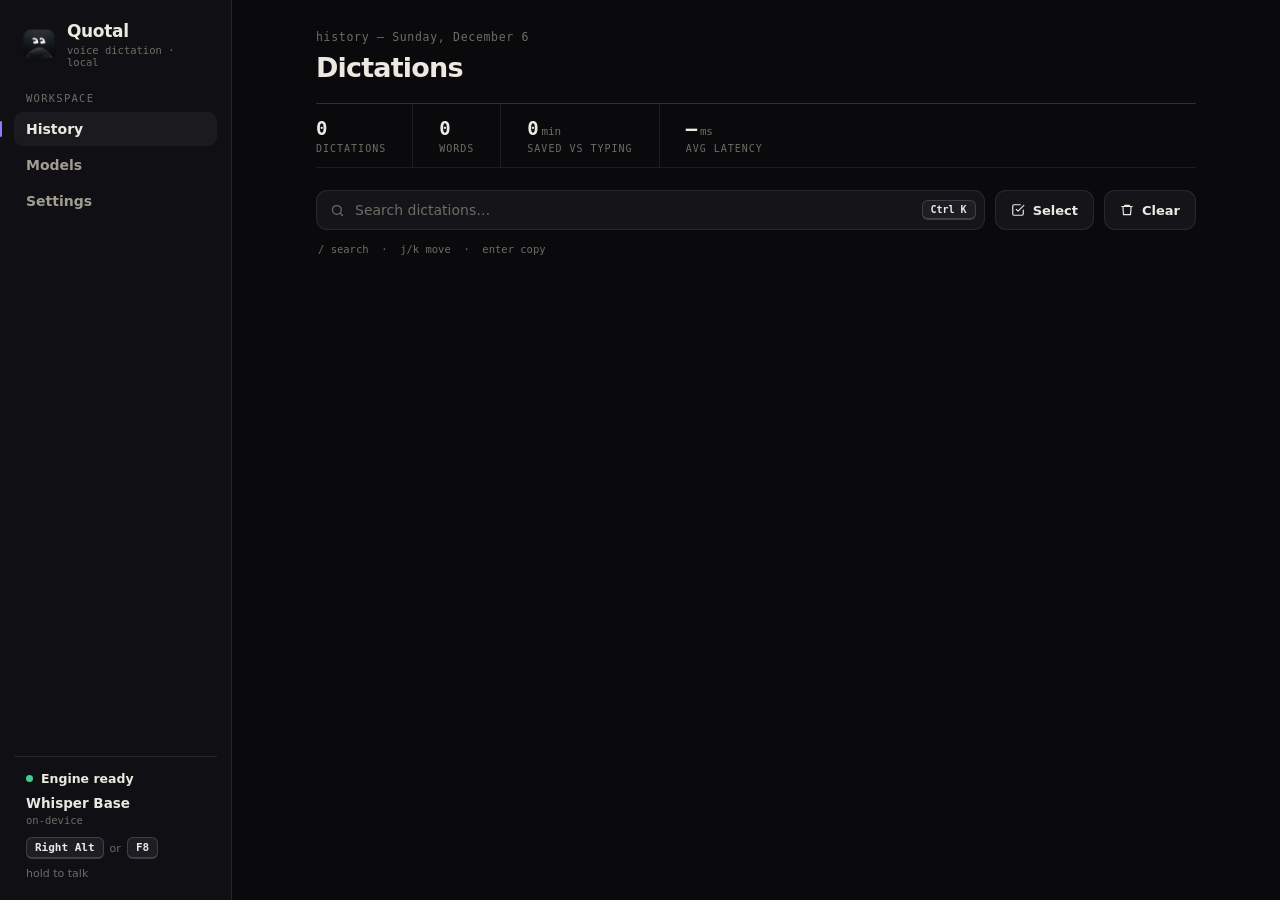
==== commit bd2bd8f2: "Add history deletion features, fix sticky date scroll, add download page, and optimize performance" ====
--- a/dashboard.html
+++ b/dashboard.html
@@ -75,11 +75,11 @@
 
   /* ---------- Main ---------- */
   main { overflow: hidden; display: flex; flex-direction: column; min-width: 0; }
-  .scroll { overflow-y: auto; flex: 1; padding: 30px 40px 60px; scroll-behavior: smooth; }
+  .scroll { overflow-y: auto; flex: 1; padding: 0 40px 60px; scroll-behavior: smooth; }
   .scroll::-webkit-scrollbar { width: 10px; }
   .scroll::-webkit-scrollbar-thumb { background: rgba(236,233,225,.1); border-radius: 10px; border: 3px solid var(--bg); }
 
-  .view { display: none; max-width: 880px; margin: 0 auto; }
+  .view { display: none; max-width: 880px; margin: 0 auto; padding-top: 30px; }
   .view.active { display: block; }
   .view.active > * { animation: rise .4s ease both; }
   .view.active > *:nth-child(2) { animation-delay: .04s; }
@@ -125,22 +125,50 @@
   }
   .btn:hover { border-color: var(--line-2); background: #1a1a21; }
   .btn:active { transform: scale(.98); }
+  .btn.active { background: rgba(139,124,255,.16); border-color: rgba(139,124,255,.6); color: var(--ink); }
   .btn.danger:hover { color: var(--red); border-color: rgba(229,104,104,.4); }
   .btn svg { width: 14px; height: 14px; }
 
   /* ---------- History ---------- */
-  .day { display: flex; align-items: baseline; gap: 10px; margin: 22px 2px 0; padding: 8px 2px; border-bottom: 1px solid var(--line); position: sticky; top: 0; background: var(--bg); z-index: 5; }
+  .day-group { margin-top: 18px; }
+  .day-group:first-child { margin-top: 4px; }
+  .day {
+    display: flex; align-items: center; gap: 10px; margin: 0; padding: 12px 2px 8px;
+    border-bottom: 1px solid var(--line); position: sticky; top: 0; background: var(--bg); z-index: 10;
+  }
   .day span:first-child { font-size: 13px; font-weight: 650; }
   .day .n { font-family: var(--mono); font-size: 11px; color: var(--faint); }
+  .day-del-btn {
+    margin-left: auto; display: inline-flex; align-items: center; gap: 5px;
+    font-family: var(--mono); font-size: 11px; color: var(--faint);
+    padding: 3px 8px; border-radius: 6px; border: 1px solid transparent;
+    cursor: pointer; background: transparent; transition: all .15s ease;
+  }
+  .day-del-btn svg { width: 12px; height: 12px; }
+  .day-del-btn:hover {
+    color: var(--red); background: rgba(229,104,104,.1); border-color: rgba(229,104,104,.35);
+  }
   .group { border-bottom: 1px solid var(--line); }
   .entry { display: grid; grid-template-columns: 64px 1fr auto; gap: 14px; align-items: start; padding: 13px 2px; }
   .entry + .entry { border-top: 1px solid var(--line); }
   .entry:hover { background: rgba(236,233,225,.015); }
+  .entry.in-select { grid-template-columns: 24px 64px 1fr auto; cursor: pointer; }
+  .entry.in-select:hover { background: rgba(236,233,225,.03); }
+  .entry-check { display: flex; align-items: center; justify-content: center; padding-top: 2px; }
+  .custom-check {
+    width: 18px; height: 18px; border-radius: 5px; border: 1.5px solid var(--faint);
+    display: grid; place-items: center; background: rgba(255,255,255,.03);
+    transition: all .15s ease; flex-shrink: 0;
+  }
+  .custom-check svg { width: 12px; height: 12px; color: #fff; opacity: 0; transform: scale(.6); transition: all .15s ease; }
+  .entry.checked .custom-check { background: var(--violet); border-color: var(--violet); }
+  .entry.checked .custom-check svg { opacity: 1; transform: scale(1); }
+  .entry.checked { background: rgba(139,124,255,.07); }
   .entry .time { font-family: var(--mono); font-size: 11.5px; color: var(--faint); padding-top: 3px; font-variant-numeric: tabular-nums; }
   .entry .text { line-height: 1.6; font-size: 14px; word-break: break-word; user-select: text; }
   .entry .text mark { background: rgba(139,124,255,.3); color: inherit; border-radius: 3px; }
   .entry .meta { font-family: var(--mono); font-size: 11px; color: var(--faint); margin-top: 5px; }
-  .entry .actions { opacity: 0; transition: opacity .15s; }
+  .entry .actions { display: flex; gap: 6px; align-items: center; opacity: 0; transition: opacity .15s; }
   .entry:hover .actions { opacity: 1; }
   .icon-btn {
     width: 30px; height: 30px; border-radius: 8px; border: 1px solid var(--line);
@@ -149,6 +177,31 @@
   .icon-btn:hover { color: var(--ink); border-color: var(--line-2); }
   .icon-btn svg { width: 14px; height: 14px; }
   .icon-btn.ok { color: var(--green); border-color: rgba(62,207,142,.45); }
+  .icon-btn.del-btn:hover { color: var(--red); border-color: rgba(229,104,104,.45); background: rgba(229,104,104,.08); }
+
+  /* Selection bar */
+  .selection-bar {
+    display: flex; align-items: center; justify-content: space-between; gap: 12px;
+    background: var(--card); border: 1px solid rgba(139,124,255,.3); border-radius: 11px;
+    padding: 8px 14px; margin-top: 10px; animation: rise .2s ease both;
+  }
+  .sel-count-wrap { display: flex; align-items: center; gap: 8px; font-size: 13px; font-weight: 600; }
+  .sel-count-badge {
+    display: inline-grid; place-items: center; min-width: 22px; height: 22px;
+    padding: 0 6px; border-radius: 99px; background: var(--violet); color: #fff;
+    font-family: var(--mono); font-size: 11px; font-weight: 700;
+  }
+  .sel-count-label { color: var(--muted); font-size: 12.5px; }
+  .sel-actions { display: flex; align-items: center; gap: 8px; flex-wrap: wrap; }
+  .sel-actions .btn-sm {
+    background: #191920; border: 1px solid var(--line); color: var(--ink);
+    font-family: var(--font); font-size: 12px; padding: 5px 12px; border-radius: 8px;
+    display: inline-flex; align-items: center; gap: 6px; transition: all .15s;
+  }
+  .sel-actions .btn-sm:hover { background: #23232c; border-color: var(--line-2); }
+  .sel-actions .btn-sm.danger { color: #f0a3a3; border-color: rgba(229,104,104,.35); background: rgba(229,104,104,.1); }
+  .sel-actions .btn-sm.danger:hover:not(:disabled) { background: rgba(229,104,104,.22); border-color: rgba(229,104,104,.6); }
+  .sel-actions .btn-sm:disabled { opacity: .4; cursor: not-allowed; }
 
   .empty { padding: 64px 20px; text-align: center; border: 1px dashed var(--line-2); border-radius: var(--radius); margin-top: 22px; }
   .empty .big { font-size: 15px; font-weight: 650; margin-bottom: 6px; }
@@ -317,10 +370,29 @@
             <input id="q" placeholder="Search dictations…" spellcheck="false">
             <kbd>Ctrl K</kbd>
           </label>
+          <button class="btn" id="btn-select" title="Toggle selection mode">
+            <svg viewBox="0 0 24 24" fill="none" stroke="currentColor" stroke-width="2" stroke-linecap="round" stroke-linejoin="round"><path d="M9 11l3 3L22 4"/><path d="M21 12v7a2 2 0 0 1-2 2H5a2 2 0 0 1-2-2V5a2 2 0 0 1 2-2h11"/></svg>
+            Select
+          </button>
           <button class="btn danger" id="clear">
             <svg viewBox="0 0 24 24" fill="none" stroke="currentColor" stroke-width="2" stroke-linecap="round" stroke-linejoin="round"><path d="M3 6h18M8 6V4h8v2M19 6l-1 14H6L5 6"/></svg>
             Clear
           </button>
+        </div>
+        <div class="selection-bar" id="selection-bar" style="display:none">
+          <div class="sel-count-wrap">
+            <span class="sel-count-badge" id="sel-count-num">0</span>
+            <span class="sel-count-label">selected</span>
+          </div>
+          <div class="sel-actions">
+            <button class="btn-sm" id="btn-sel-all">Select all</button>
+            <button class="btn-sm" id="btn-desel-all">Deselect all</button>
+            <button class="btn-sm danger" id="btn-del-selected" disabled>
+              <svg viewBox="0 0 24 24" fill="none" stroke="currentColor" stroke-width="2" stroke-linecap="round" stroke-linejoin="round"><path d="M3 6h18M8 6V4h8v2M19 6l-1 14H6L5 6"/></svg>
+              Delete (<span id="btn-del-count">0</span>)
+            </button>
+            <button class="btn-sm" id="btn-sel-done">Done</button>
+          </div>
         </div>
         <div class="subbar"><span class="search-count" id="search-count"></span><span class="kb-hints">/ search &nbsp;·&nbsp; j/k move &nbsp;·&nbsp; enter copy</span></div>
         <div id="history"></div>
@@ -428,10 +500,14 @@
 const $ = s => document.querySelector(s);
 const ICON_COPY = '<svg viewBox="0 0 24 24" fill="none" stroke="currentColor" stroke-width="2" stroke-linecap="round" stroke-linejoin="round"><rect x="9" y="9" width="12" height="12" rx="2.5"/><path d="M5 15V5a2 2 0 0 1 2-2h10"/></svg>';
 const ICON_OK = '<svg viewBox="0 0 24 24" fill="none" stroke="currentColor" stroke-width="2.6" stroke-linecap="round" stroke-linejoin="round"><path d="M5 12.5l4.5 4.5L19 7.5"/></svg>';
+const ICON_TRASH = '<svg viewBox="0 0 24 24" fill="none" stroke="currentColor" stroke-width="2" stroke-linecap="round" stroke-linejoin="round"><path d="M3 6h18M8 6V4h8v2M19 6l-1 14H6L5 6"/></svg>';
+const ICON_CHECK = '<svg viewBox="0 0 24 24" fill="none" stroke="currentColor" stroke-width="2.6" stroke-linecap="round" stroke-linejoin="round"><path d="M5 12.5l4.5 4.5L19 7.5"/></svg>';
 
 let state = { history: [], mtime: 0, settings: {}, models: [], autostart: false };
 let api = null;
 let lastList = [], selIdx = -1;
+let selectMode = false;
+let selectedEpochs = new Set();
 
 // ---------- Navigation ----------
 document.querySelectorAll('.nav-item').forEach(n => n.addEventListener('click', () => {
@@ -450,9 +526,12 @@
 }
 
 // ---------- Confirm modal ----------
-function confirmModal() {
+function confirmModal(title = 'Clear all history?', desc = 'This permanently deletes every saved dictation on this device. It can\'t be undone.', okText = 'Delete all') {
   return new Promise(res => {
     const m = $('#modal');
+    m.querySelector('h4').textContent = title;
+    m.querySelector('p').textContent = desc;
+    m.querySelector('#m-ok').textContent = okText;
     m.classList.add('show');
     const done = v => { m.classList.remove('show'); $('#m-ok').onclick = $('#m-cancel').onclick = m.onclick = null; res(v); };
     $('#m-ok').onclick = () => done(true);
@@ -551,16 +630,64 @@
   for (const e of list) {
     const d = parseTs(e.timestamp);
     const label = dayLabel(d);
+    const datePrefix = (e.timestamp || '').split(' ')[0];
     if (label !== curDay) {
       curDay = label;
+      const daySection = document.createElement('div'); daySection.className = 'day-group';
       const h = document.createElement('div'); h.className = 'day';
       h.innerHTML = '<span></span><span class="n"></span>';
       h.children[0].textContent = label;
       h.children[1].textContent = counts[label] + (counts[label] === 1 ? ' entry' : ' entries');
-      frag.appendChild(h);
-      group = document.createElement('div'); group.className = 'group'; frag.appendChild(group);
+
+      const dayDel = document.createElement('button');
+      dayDel.className = 'day-del-btn';
+      dayDel.title = `Delete all entries from ${label}`;
+      dayDel.innerHTML = `${ICON_TRASH}<span>Delete day</span>`;
+      dayDel.onclick = async ev => {
+        ev.stopPropagation();
+        const cnt = counts[label];
+        const ok = await confirmModal(
+          `Delete ${label}'s history?`,
+          `This will permanently delete ${cnt} dictation${cnt === 1 ? '' : 's'} from ${label}. It cannot be undone.`,
+          `Delete ${cnt} entries`
+        );
+        if (!ok) return;
+        const res = await api.delete_day(datePrefix);
+        if (res && res.history) {
+          state.history = res.history;
+          state.mtime = res.mtime;
+        } else {
+          state.history = state.history.filter(x => !(x.timestamp || '').startsWith(datePrefix));
+        }
+        renderStats();
+        renderHistory();
+        toast(`Deleted ${cnt} dictation${cnt === 1 ? '' : 's'}`);
+      };
+      h.appendChild(dayDel);
+
+      daySection.appendChild(h);
+      group = document.createElement('div'); group.className = 'group';
+      daySection.appendChild(group);
+      frag.appendChild(daySection);
     }
-    const row = document.createElement('div'); row.className = 'entry';
+
+    const row = document.createElement('div');
+    row.className = 'entry' + (selectMode ? ' in-select' : '');
+    const itemKey = e.epoch !== undefined ? e.epoch : e.timestamp;
+    if (selectMode && selectedEpochs.has(itemKey)) {
+      row.classList.add('checked');
+    }
+
+    if (selectMode) {
+      const checkWrap = document.createElement('div');
+      checkWrap.className = 'entry-check';
+      const box = document.createElement('div');
+      box.className = 'custom-check';
+      box.innerHTML = ICON_CHECK;
+      checkWrap.appendChild(box);
+      row.appendChild(checkWrap);
+    }
+
     const t = document.createElement('div'); t.className = 'time'; t.textContent = timeLabel(d); t.title = d.toLocaleString();
     const body = document.createElement('div');
     const txt = document.createElement('div'); txt.className = 'text';
@@ -570,14 +697,58 @@
     const meta = document.createElement('div'); meta.className = 'meta';
     meta.textContent = `${w} ${w === 1 ? 'word' : 'words'} · ${dur.toFixed(1)}s · ${Math.round(e.latency_ms || 0)}ms${pace}`;
     body.append(txt, meta);
+
     const act = document.createElement('div'); act.className = 'actions';
     const b = document.createElement('button'); b.className = 'icon-btn'; b.title = 'Copy'; b.innerHTML = ICON_COPY;
-    b.onclick = () => copyEntry(e.cleaned || '', b);
-    row.ondblclick = ev => { if (!window.getSelection().toString()) copyEntry(e.cleaned || '', b); };
-    act.appendChild(b);
+    b.onclick = ev => {
+      ev.stopPropagation();
+      copyEntry(e.cleaned || '', b);
+    };
+
+    const del = document.createElement('button');
+    del.className = 'icon-btn del-btn';
+    del.title = 'Delete';
+    del.innerHTML = ICON_TRASH;
+    del.onclick = async ev => {
+      ev.stopPropagation();
+      const ok = await confirmModal(
+        'Delete dictation?',
+        'This will permanently delete this dictation entry. It cannot be undone.',
+        'Delete'
+      );
+      if (!ok) return;
+      const res = await api.delete_entry(e.epoch, e.timestamp);
+      if (res && res.history) {
+        state.history = res.history;
+        state.mtime = res.mtime;
+      } else {
+        state.history = state.history.filter(x => x.epoch !== e.epoch);
+      }
+      renderStats();
+      renderHistory();
+      toast('Dictation deleted');
+    };
+
+    row.ondblclick = ev => {
+      if (!window.getSelection().toString() && !selectMode) copyEntry(e.cleaned || '', b);
+    };
+    act.append(b, del);
     row.append(t, body, act);
     row.dataset.i = ri++;
-    row.onclick = () => selectEntry(parseInt(row.dataset.i, 10), false);
+    row.onclick = () => {
+      if (selectMode) {
+        if (selectedEpochs.has(itemKey)) {
+          selectedEpochs.delete(itemKey);
+          row.classList.remove('checked');
+        } else {
+          selectedEpochs.add(itemKey);
+          row.classList.add('checked');
+        }
+        updateSelectionBar();
+      } else {
+        selectEntry(parseInt(row.dataset.i, 10), false);
+      }
+    };
     group.appendChild(row);
   }
   root.appendChild(frag);
@@ -645,13 +816,18 @@
   const btn = $('#llm-dl-btn');
   if (!txt || !btn) return;
   if (st.downloaded) {
-    txt.innerHTML = '<span style="color:var(--green)">● Ready</span> — Qwen 2.5 0.5B installed (' + (st.size_mb || '942') + ' MB)';
-    btn.style.display = 'none';
+    if (st.ready) {
+      txt.innerHTML = '<span style="color:var(--green)">● Ready</span> — Qwen 2.5 0.5B (GPU accelerated)';
+      btn.style.display = 'none';
+    } else {
+      txt.innerHTML = '<span style="color:var(--amber)">● Unavailable</span> — GPU acceleration required; using Instant Fast rules';
+      btn.style.display = 'none';
+    }
   } else if (st.downloading) {
     txt.innerHTML = '<span style="color:var(--violet)">↓ Downloading…</span> ' + (st.size_mb ? st.size_mb + ' / ' + st.total_mb + ' MB' : '');
     btn.style.display = 'none';
   } else {
-    txt.textContent = 'Not installed · ' + (st.total_mb || '940') + ' MB one-time download';
+    txt.textContent = 'Not installed · ' + (st.total_mb || '940') + ' MB download (Instant Fast recommended)';
     btn.style.display = 'inline-block';
     btn.onclick = async (e) => {
       e.stopPropagation();
@@ -674,7 +850,11 @@
       document.querySelectorAll('.enh').forEach(c => c.classList.toggle('active', c === card));
       await api.set_setting('enhancer_mode', mode);
       await api.set_setting('ai_enhance', mode !== 'off');
-      toast(`Enhancement: ${card.querySelector('.enh-title').firstChild.textContent.trim()}`);
+      if (mode === 'llm' && !(state.llm_status && state.llm_status.ready)) {
+        toast('GPU LLM unavailable — using Instant Fast rules');
+      } else {
+        toast(`Enhancement: ${card.querySelector('.enh-title').firstChild.textContent.trim()}`);
+      }
       renderLlmStatus();
     };
   });
@@ -707,6 +887,25 @@
   };
 }
 
+// ---------- Selection Mode ----------
+function updateSelectionBar() {
+  const count = selectedEpochs.size;
+  $('#sel-count-num').textContent = count;
+  $('#btn-del-count').textContent = count;
+  $('#btn-del-selected').disabled = (count === 0);
+}
+
+function toggleSelectMode(force) {
+  selectMode = (typeof force === 'boolean') ? force : !selectMode;
+  $('#btn-select').classList.toggle('active', selectMode);
+  $('#selection-bar').style.display = selectMode ? 'flex' : 'none';
+  if (!selectMode) {
+    selectedEpochs.clear();
+  }
+  updateSelectionBar();
+  renderHistory();
+}
+
 // ---------- Wiring ----------
 let searchTimer;
 $('#q').addEventListener('input', () => { clearTimeout(searchTimer); searchTimer = setTimeout(renderHistory, 80); });
@@ -720,6 +919,10 @@
   const inModal = $('#modal').classList.contains('show');
   const typing = /^(INPUT|TEXTAREA)$/.test(document.activeElement.tagName);
   if (e.key === 'Escape') {
+    if (selectMode) {
+      toggleSelectMode(false);
+      return;
+    }
     if (document.activeElement === $('#q')) { $('#q').value = ''; renderHistory(); $('#q').blur(); }
     selectEntry(-1, false);
     return;
@@ -737,8 +940,30 @@
   } else if (home && (e.key === 'ArrowDown' || e.key === 'j')) { e.preventDefault(); selectEntry(selIdx + 1); }
   else if (home && (e.key === 'ArrowUp' || e.key === 'k')) { e.preventDefault(); selectEntry(selIdx - 1); }
   else if (home && (e.key === 'Enter' || e.key === 'c') && selIdx >= 0 && lastList[selIdx]) {
-    const btns = document.querySelectorAll('#history .icon-btn');
-    copyEntry(lastList[selIdx].cleaned || '', btns[selIdx]);
+    const row = document.querySelector(`#history .entry[data-i="${selIdx}"]`);
+    const btn = row ? row.querySelector('.icon-btn') : null;
+    copyEntry(lastList[selIdx].cleaned || '', btn);
+  } else if (home && (e.key === 'Delete' || e.key === 'Backspace') && selIdx >= 0 && lastList[selIdx] && !selectMode) {
+    e.preventDefault();
+    const entryToDelete = lastList[selIdx];
+    (async () => {
+      const ok = await confirmModal(
+        'Delete dictation?',
+        'This will permanently delete this dictation entry. It cannot be undone.',
+        'Delete'
+      );
+      if (!ok) return;
+      const res = await api.delete_entry(entryToDelete.epoch, entryToDelete.timestamp);
+      if (res && res.history) {
+        state.history = res.history;
+        state.mtime = res.mtime;
+      } else {
+        state.history = state.history.filter(x => x.epoch !== entryToDelete.epoch);
+      }
+      renderStats();
+      renderHistory();
+      toast('Dictation deleted');
+    })();
   }
 });
 
@@ -751,6 +976,54 @@
   e.preventDefault();
   t.click();
 });
+
+$('#btn-select').addEventListener('click', () => toggleSelectMode());
+
+$('#btn-sel-all').addEventListener('click', () => {
+  for (const e of lastList) {
+    const key = e.epoch !== undefined ? e.epoch : e.timestamp;
+    selectedEpochs.add(key);
+  }
+  document.querySelectorAll('#history .entry').forEach(r => r.classList.add('checked'));
+  updateSelectionBar();
+});
+
+$('#btn-desel-all').addEventListener('click', () => {
+  selectedEpochs.clear();
+  document.querySelectorAll('#history .entry').forEach(r => r.classList.remove('checked'));
+  updateSelectionBar();
+});
+
+$('#btn-sel-done').addEventListener('click', () => {
+  toggleSelectMode(false);
+});
+
+$('#btn-del-selected').addEventListener('click', async () => {
+  const count = selectedEpochs.size;
+  if (!count) return;
+  const ok = await confirmModal(
+    `Delete ${count} dictation${count === 1 ? '' : 's'}?`,
+    `This will permanently delete the ${count} selected dictation${count === 1 ? '' : 's'}. It cannot be undone.`,
+    `Delete ${count} entries`
+  );
+  if (!ok) return;
+  const listToDelete = Array.from(selectedEpochs);
+  const res = await api.delete_entries(listToDelete);
+  if (res && res.history) {
+    state.history = res.history;
+    state.mtime = res.mtime;
+  } else {
+    const set = new Set(listToDelete);
+    state.history = state.history.filter(e => !set.has(e.epoch) && !set.has(e.timestamp));
+  }
+  selectedEpochs.clear();
+  updateSelectionBar();
+  toggleSelectMode(false);
+  renderStats();
+  renderHistory();
+  toast(`Deleted ${count} dictation${count === 1 ? '' : 's'}`);
+});
+
 $('#clear').addEventListener('click', async () => {
   if (!state.history.length) return;
   if (!(await confirmModal())) return;
@@ -761,7 +1034,17 @@
 async function poll() {
   try {
     const r = await api.poll(state.mtime);
-    if (r.changed) { state.mtime = r.mtime; state.history = r.history; renderStats(); renderHistory(); }
+    if (r.changed) {
+      state.mtime = r.mtime;
+      state.history = r.history;
+      if (selectMode) {
+        const curKeys = new Set(state.history.map(e => e.epoch !== undefined ? e.epoch : e.timestamp));
+        for (const k of selectedEpochs) { if (!curKeys.has(k)) selectedEpochs.delete(k); }
+        updateSelectionBar();
+      }
+      renderStats();
+      renderHistory();
+    }
     if (r.llm_status) { state.llm_status = r.llm_status; renderLlmStatus(); }
   } catch (e) {}
   setTimeout(poll, 1200);
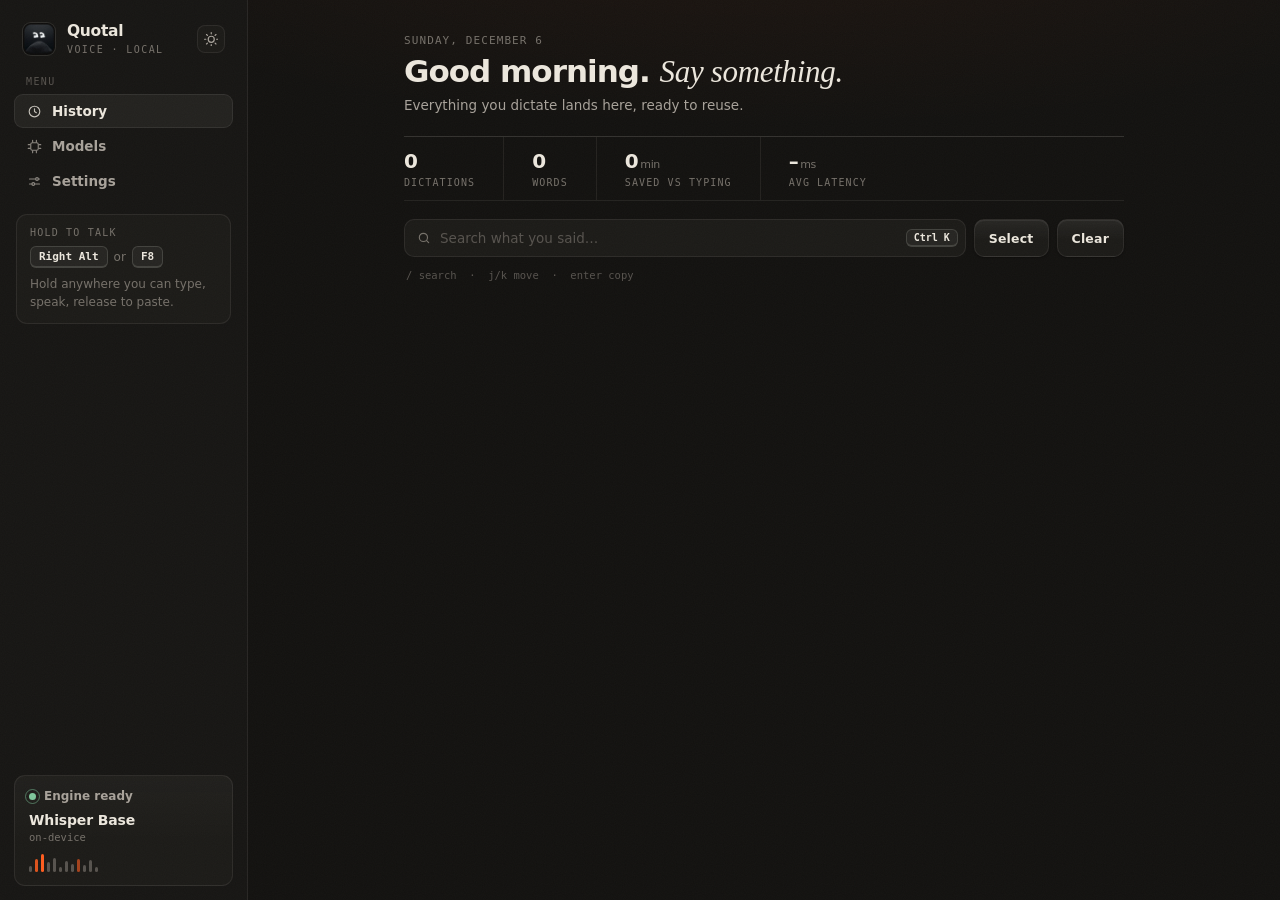
==== commit a283318b: "Add Light Mode with dynamic title bar, prune pills to Bloom & Wispr, and fix UI bleeding - Light Mod" ====
--- a/dashboard.html
+++ b/dashboard.html
@@ -3,324 +3,707 @@
 <head>
 <meta charset="UTF-8">
 <title>Quotal</title>
+<script>
+  try {
+    const t = localStorage.getItem('quotal_theme') || 'dark';
+    if (t === 'light') document.documentElement.setAttribute('data-theme', 'light');
+  } catch(e) {}
+</script>
 <style>
   :root {
-    --bg: #0a0a0d;
-    --panel: #101014;
-    --card: #141419;
-    --ink: #ece9e1;
-    --muted: #a19d92;
-    --faint: #6f6c64;
-    --line: rgba(236,233,225,.09);
-    --line-2: rgba(236,233,225,.17);
-    --violet: #8b7cff;
-    --green: #3ecf8e;
-    --amber: #e5b45b;
-    --red: #e56868;
-    --radius: 13px;
-    --font: "Segoe UI Variable Text", "Segoe UI", system-ui, sans-serif;
+    --bg: #131210;
+    --panel: #171614;
+    --card: #1c1b18;
+    --card-2: #201f1c;
+    --ink: #ece7dd;
+    --muted: #a8a29a;
+    --faint: #76716a;
+    --fainter: #57534e;
+    --line: rgba(236,231,221,.08);
+    --line-2: rgba(236,231,221,.15);
+    --accent: #ff5d1f;
+    --accent-ink: #ff8a5c;
+    --accent-wash: rgba(255,93,31,.11);
+    --green: #7ec89b;
+    --red: #e07a7a;
+    --radius: 12px;
+    --sans: "Segoe UI Variable Display", "Segoe UI", system-ui, -apple-system, sans-serif;
     --serif: Georgia, "Times New Roman", serif;
-    --mono: "Cascadia Mono", Consolas, monospace;
+    --mono: "Cascadia Code", "Cascadia Mono", Consolas, Menlo, monospace;
   }
   * { box-sizing: border-box; margin: 0; padding: 0; }
   html, body {
-    height: 100%; background: var(--bg); color: var(--ink); overflow: hidden;
-    font-family: var(--font); font-size: 14px;
-    -webkit-font-smoothing: antialiased; user-select: none;
-  }
-  ::selection { background: rgba(139,124,255,.4); }
+    height: 100%; background: var(--bg); color: var(--ink);
+    font-family: var(--sans); font-size: 14px; overflow: hidden;
+    -webkit-font-smoothing: antialiased; text-rendering: optimizeLegibility;
+    user-select: none;
+  }
+  /* film grain — barely there, kills the flat AI-plastic feel */
+  body::after {
+    content: ""; position: fixed; inset: 0; z-index: 200; pointer-events: none; opacity: .05;
+    background-image: url("data:image/svg+xml,%3Csvg xmlns='http://www.w3.org/2000/svg' width='140' height='140'%3E%3Cfilter id='n'%3E%3CfeTurbulence type='fractalNoise' baseFrequency='.9' numOctaves='2'/%3E%3C/filter%3E%3Crect width='140' height='140' filter='url(%23n)' opacity='.6'/%3E%3C/svg%3E");
+  }
+  ::selection { background: rgba(255,93,31,.32); }
   button { font: inherit; color: inherit; background: none; border: none; }
-
-  .app { display: grid; grid-template-columns: 232px 1fr; height: 100%; }
-
-  /* ---------- Sidebar ---------- */
+  :focus { outline: none; }
+  :focus-visible { outline: 2px solid rgba(255,93,31,.7); outline-offset: 2px; border-radius: 6px; }
+
+  .app { display: grid; grid-template-columns: 248px 1fr; height: 100%; }
+
+  /* ============ SIDEBAR ============ */
   aside {
-    display: flex; flex-direction: column; padding: 20px 14px 16px;
+    display: flex; flex-direction: column; padding: 18px 14px 14px;
     background: var(--panel); border-right: 1px solid var(--line);
-  }
-  .brand { display: flex; align-items: center; gap: 11px; padding: 2px 8px 24px; }
-  .brand img { width: 34px; height: 34px; border-radius: 9px; display: block; }
-  .brand .name { font-size: 17px; font-weight: 700; letter-spacing: -.02em; line-height: 1.1; }
-  .brand .sub { font-family: var(--mono); font-size: 10.5px; color: var(--faint); margin-top: 3px; }
-
-  .nav-label { font-family: var(--mono); font-size: 10.5px; letter-spacing: .12em; text-transform: uppercase; color: var(--faint); padding: 0 12px 8px; }
-  nav { display: flex; flex-direction: column; gap: 2px; }
+    min-height: 0;
+  }
+  .brand { display: flex; align-items: center; gap: 11px; padding: 4px 8px 20px; }
+  .brand img {
+    width: 34px; height: 34px; border-radius: 9px; display: block;
+    border: 1px solid var(--line-2); background: #0e0d0c;
+  }
+  .brand .name { font-size: 15.5px; font-weight: 700; letter-spacing: -.02em; line-height: 1.1; }
+  .brand .sub { font-family: var(--mono); font-size: 10px; letter-spacing: .14em; color: var(--faint); margin-top: 3px; text-transform: uppercase; }
+
+  .nav-label { font-family: var(--mono); font-size: 10px; letter-spacing: .14em; text-transform: uppercase; color: var(--fainter); padding: 0 12px 7px; }
+  nav { display: flex; flex-direction: column; gap: 1px; }
   .nav-item {
-    position: relative; display: flex; align-items: center; gap: 10px; padding: 9px 12px;
-    border-radius: 9px; color: var(--muted); cursor: pointer; font-weight: 550; font-size: 14px;
-  }
-  .nav-item:hover { color: var(--ink); background: rgba(236,233,225,.04); }
-  .nav-item.active { color: var(--ink); background: rgba(236,233,225,.05); }
-  .nav-item.active::before {
-    content: ""; position: absolute; left: -14px; top: 9px; bottom: 9px;
-    width: 2px; border-radius: 2px; background: var(--violet);
-  }
-  .nav-item .count { margin-left: auto; font-family: var(--mono); font-size: 11.5px; color: var(--faint); font-variant-numeric: tabular-nums; }
+    display: flex; align-items: center; gap: 10px; padding: 8px 12px;
+    border-radius: 9px; color: var(--muted); cursor: pointer;
+    font-weight: 550; font-size: 13.5px; border: 1px solid transparent;
+  }
+  .nav-item svg { width: 15px; height: 15px; flex-shrink: 0; opacity: .8; }
+  .nav-item:hover { color: var(--ink); background: rgba(236,231,221,.045); }
+  .nav-item.active { color: var(--ink); background: rgba(236,231,221,.06); border-color: var(--line); }
+  .nav-item .count {
+    margin-left: auto; font-family: var(--mono); font-size: 11px; color: var(--faint);
+    background: rgba(236,231,221,.06); border: 1px solid var(--line);
+    padding: 1px 7px; border-radius: 99px; font-variant-numeric: tabular-nums;
+  }
   .nav-item .count:empty { display: none; }
 
-  .side-foot { margin-top: auto; }
-  .status { border-top: 1px solid var(--line); padding: 14px 12px 4px; }
-  .status .s-row { display: flex; align-items: center; gap: 8px; font-size: 12.5px; font-weight: 600; }
-  .status .dot { width: 7px; height: 7px; border-radius: 50%; background: var(--green); flex-shrink: 0; }
-  .status .model-name { font-size: 13.5px; font-weight: 650; margin-top: 9px; }
-  .status .model-sub { font-family: var(--mono); font-size: 10.5px; color: var(--faint); margin-top: 3px; }
-  .status .keys { display: flex; align-items: center; gap: 6px; margin-top: 11px; font-size: 11px; color: var(--faint); flex-wrap: wrap; }
-  .status .keys .hold { flex-basis: 100%; margin-top: 2px; }
-
+  .hint-card {
+    margin: 16px 2px 0; padding: 12px 13px; border-radius: 11px;
+    background: var(--card); border: 1px solid var(--line);
+  }
+  .hint-card .hk { font-family: var(--mono); font-size: 10px; letter-spacing: .12em; text-transform: uppercase; color: var(--faint); margin-bottom: 8px; }
+  .hint-card .keys { display: flex; align-items: center; gap: 6px; font-size: 12px; color: var(--muted); flex-wrap: wrap; }
+  .hint-card .hold { width: 100%; margin-top: 7px; font-size: 12px; color: var(--faint); line-height: 1.5; }
   kbd {
     font-family: var(--mono); font-size: 11px; font-weight: 600; color: var(--ink);
-    padding: 3px 8px; border-radius: 6px; background: #1d1d24;
+    padding: 3px 8px; border-radius: 6px; background: #262522;
     border: 1px solid var(--line-2); border-bottom-width: 2px; white-space: nowrap;
   }
 
-  /* ---------- Main ---------- */
-  main { overflow: hidden; display: flex; flex-direction: column; min-width: 0; }
-  .scroll { overflow-y: auto; flex: 1; padding: 0 40px 60px; scroll-behavior: smooth; }
+  .side-foot { margin-top: auto; padding-top: 12px; }
+  .engine {
+    border: 1px solid var(--line); border-radius: 11px; padding: 13px 14px;
+    background: linear-gradient(180deg, rgba(236,231,221,.025), transparent 60%), var(--card);
+  }
+  .engine .s-row { display: flex; align-items: center; gap: 8px; font-size: 12px; font-weight: 600; color: var(--muted); }
+  .pulse { width: 7px; height: 7px; border-radius: 50%; background: var(--green); flex-shrink: 0; position: relative; }
+  .pulse::after { content: ""; position: absolute; inset: -4px; border-radius: 50%; border: 1px solid var(--green); opacity: .5; animation: ping 2.2s ease-out infinite; }
+  @keyframes ping { 0% { transform: scale(.5); opacity: .7; } 100% { transform: scale(1.25); opacity: 0; } }
+  .engine .model-name { font-size: 14px; font-weight: 650; margin-top: 9px; letter-spacing: -.01em; }
+  .engine .model-sub { font-family: var(--mono); font-size: 10.5px; color: var(--faint); margin-top: 3px; }
+  .meter { display: flex; align-items: flex-end; gap: 3px; height: 18px; margin-top: 11px; }
+  .meter i { width: 3px; border-radius: 2px; background: var(--fainter); display: block; }
+  .meter i:nth-child(1){ height: 35%; } .meter i:nth-child(2){ height: 70%; background: var(--accent); opacity:.85; }
+  .meter i:nth-child(3){ height: 100%; background: var(--accent); } .meter i:nth-child(4){ height: 55%; }
+  .meter i:nth-child(5){ height: 80%; } .meter i:nth-child(6){ height: 30%; } .meter i:nth-child(7){ height: 60%; }
+  .meter i:nth-child(8){ height: 45%; } .meter i:nth-child(9){ height: 75%; background: var(--accent); opacity:.6; }
+  .meter i:nth-child(10){ height: 40%; } .meter i:nth-child(11){ height: 65%; } .meter i:nth-child(12){ height: 28%; }
+
+  /* ============ MAIN ============ */
+  main { overflow: hidden; display: flex; flex-direction: column; min-width: 0; background: radial-gradient(1100px 300px at 50% -80px, rgba(255,93,31,.05), transparent 70%), var(--bg); }
+  .scroll { overflow-y: auto; flex: 1; padding: 0 48px 80px; scroll-behavior: smooth; }
   .scroll::-webkit-scrollbar { width: 10px; }
-  .scroll::-webkit-scrollbar-thumb { background: rgba(236,233,225,.1); border-radius: 10px; border: 3px solid var(--bg); }
-
-  .view { display: none; max-width: 880px; margin: 0 auto; padding-top: 30px; }
+  .scroll::-webkit-scrollbar-thumb { background: rgba(236,231,221,.11); border-radius: 10px; border: 3px solid var(--bg); }
+  .view { display: none; max-width: 720px; margin: 0 auto; padding-top: 34px; }
   .view.active { display: block; }
-  .view.active > * { animation: rise .4s ease both; }
-  .view.active > *:nth-child(2) { animation-delay: .04s; }
-  .view.active > *:nth-child(3) { animation-delay: .08s; }
-  .view.active > *:nth-child(n+4) { animation-delay: .12s; }
-  @keyframes rise { from { opacity: 0; transform: translateY(8px); } to { opacity: 1; transform: none; } }
-
-  .eyebrow { font-family: var(--mono); font-size: 11.5px; letter-spacing: .06em; color: var(--faint); margin-bottom: 8px; }
-  h1 { font-size: 27px; font-weight: 750; letter-spacing: -.03em; }
-  h1 em { font-family: var(--serif); font-style: italic; font-weight: 400; }
-  .head { display: flex; align-items: flex-end; justify-content: space-between; gap: 16px; margin-bottom: 20px; }
-  .lead { color: var(--muted); margin-top: 6px; font-size: 13.5px; }
-
-  /* ---------- Ledger (stats without the casino) ---------- */
-  .ledger {
-    display: flex; border-top: 1px solid var(--line-2); border-bottom: 1px solid var(--line);
-    margin-bottom: 22px;
-  }
-  .ledger div { padding: 13px 26px 12px 0; margin-right: 26px; border-right: 1px solid var(--line); }
-  .ledger div:last-child { border-right: 0; margin-right: 0; }
-  .ledger b { display: block; font-family: var(--mono); font-size: 19px; font-weight: 600; letter-spacing: -.01em; font-variant-numeric: tabular-nums; }
-  .ledger b small { font-size: 11px; color: var(--faint); font-weight: 400; margin-left: 3px; }
-  .ledger span { font-family: var(--mono); font-size: 10px; text-transform: uppercase; letter-spacing: .1em; color: var(--faint); }
-
-  /* ---------- Toolbar ---------- */
-  .toolbar { display: flex; gap: 10px; margin-bottom: 6px; align-items: center; }
+  .view.active > * { animation: rise .38s cubic-bezier(.2,.7,.3,1) both; }
+  .view.active > *:nth-child(2){ animation-delay: .04s; } .view.active > *:nth-child(3){ animation-delay: .08s; }
+  .view.active > *:nth-child(n+4){ animation-delay: .12s; }
+  @keyframes rise { from { opacity: 0; transform: translateY(7px); } to { opacity: 1; transform: none; } }
+
+  .eyebrow-row { display: flex; align-items: baseline; justify-content: space-between; gap: 12px; margin-bottom: 8px; }
+  .eyebrow { font-family: var(--mono); font-size: 11px; letter-spacing: .1em; text-transform: uppercase; color: var(--faint); }
+  .today-line { font-family: var(--mono); font-size: 11px; color: var(--faint); white-space: nowrap; }
+  h1 { font-size: 31px; font-weight: 700; letter-spacing: -.032em; line-height: 1.08; }
+  h1 em { font-family: var(--serif); font-style: italic; font-weight: 400; letter-spacing: -.01em; }
+  .lead { color: var(--muted); margin-top: 7px; font-size: 13.5px; line-height: 1.55; }
+  .lead b { color: var(--ink); font-weight: 600; }
+  .head { margin-bottom: 18px; }
+
+  /* stats — quiet ledger, hairlines instead of cards */
+  .ledger { display: flex; border-top: 1px solid var(--line-2); border-bottom: 1px solid var(--line); margin: 20px 0 18px; }
+  .ledger div { padding: 12px 28px 11px 0; margin-right: 28px; border-right: 1px solid var(--line); min-width: 0; }
+  .ledger div:last-child { border-right: 0; margin-right: 0; padding-right: 0; }
+  .ledger b { display: block; font-size: 20px; font-weight: 650; letter-spacing: -.02em; font-variant-numeric: tabular-nums; }
+  .ledger b small { font-size: 11px; color: var(--faint); font-weight: 500; margin-left: 2px; }
+  .ledger span { font-family: var(--mono); font-size: 10px; text-transform: uppercase; letter-spacing: .11em; color: var(--faint); }
+
+  /* toolbar */
+  .toolbar { display: flex; gap: 8px; margin-bottom: 4px; align-items: center; }
   .search {
-    flex: 1; display: flex; align-items: center; gap: 10px; background: var(--card);
-    border: 1px solid var(--line); border-radius: 11px; padding: 0 8px 0 13px; height: 40px;
+    flex: 1; display: flex; align-items: center; gap: 9px; background: var(--card);
+    border: 1px solid var(--line); border-radius: 10px; padding: 0 7px 0 12px; height: 38px;
     transition: border-color .18s;
   }
-  .search:focus-within { border-color: rgba(139,124,255,.55); }
-  .search svg { width: 15px; height: 15px; color: var(--faint); flex-shrink: 0; }
-  .search input { flex: 1; min-width: 0; background: none; border: 0; outline: 0; color: var(--ink); font: inherit; user-select: text; }
-  .search input::placeholder { color: var(--faint); }
-  .search kbd { font-size: 10px; }
+  .search:focus-within { border-color: rgba(255,93,31,.5); }
+  .search svg { width: 14px; height: 14px; color: var(--faint); flex-shrink: 0; }
+  .search input { flex: 1; min-width: 0; background: none; border: 0; outline: 0; color: var(--ink); font: inherit; font-size: 13.5px; user-select: text; }
+  .search input::placeholder { color: var(--fainter); }
+  .search kbd { font-size: 10px; padding: 2px 7px; }
 
   .btn {
-    height: 40px; padding: 0 15px; border-radius: 11px; border: 1px solid var(--line);
-    background: var(--card); color: var(--ink); font-weight: 600; font-size: 13px;
+    height: 38px; padding: 0 14px; border-radius: 10px; border: 1px solid var(--line);
+    background: linear-gradient(180deg, rgba(255,255,255,.05), rgba(255,255,255,0) 55%), var(--card);
+    color: var(--ink); font-weight: 650; font-size: 12.5px; letter-spacing: .015em;
     cursor: pointer; display: inline-flex; align-items: center; gap: 8px; white-space: nowrap;
-    transition: border-color .18s, background .18s;
-  }
-  .btn:hover { border-color: var(--line-2); background: #1a1a21; }
-  .btn:active { transform: scale(.98); }
-  .btn.active { background: rgba(139,124,255,.16); border-color: rgba(139,124,255,.6); color: var(--ink); }
-  .btn.danger:hover { color: var(--red); border-color: rgba(229,104,104,.4); }
-  .btn svg { width: 14px; height: 14px; }
-
-  /* ---------- History ---------- */
-  .day-group { margin-top: 18px; }
-  .day-group:first-child { margin-top: 4px; }
-  .day {
-    display: flex; align-items: center; gap: 10px; margin: 0; padding: 12px 2px 8px;
-    border-bottom: 1px solid var(--line); position: sticky; top: 0; background: var(--bg); z-index: 10;
-  }
-  .day span:first-child { font-size: 13px; font-weight: 650; }
-  .day .n { font-family: var(--mono); font-size: 11px; color: var(--faint); }
-  .day-del-btn {
-    margin-left: auto; display: inline-flex; align-items: center; gap: 5px;
-    font-family: var(--mono); font-size: 11px; color: var(--faint);
-    padding: 3px 8px; border-radius: 6px; border: 1px solid transparent;
-    cursor: pointer; background: transparent; transition: all .15s ease;
-  }
-  .day-del-btn svg { width: 12px; height: 12px; }
-  .day-del-btn:hover {
-    color: var(--red); background: rgba(229,104,104,.1); border-color: rgba(229,104,104,.35);
-  }
-  .group { border-bottom: 1px solid var(--line); }
-  .entry { display: grid; grid-template-columns: 64px 1fr auto; gap: 14px; align-items: start; padding: 13px 2px; }
-  .entry + .entry { border-top: 1px solid var(--line); }
-  .entry:hover { background: rgba(236,233,225,.015); }
-  .entry.in-select { grid-template-columns: 24px 64px 1fr auto; cursor: pointer; }
-  .entry.in-select:hover { background: rgba(236,233,225,.03); }
-  .entry-check { display: flex; align-items: center; justify-content: center; padding-top: 2px; }
-  .custom-check {
-    width: 18px; height: 18px; border-radius: 5px; border: 1.5px solid var(--faint);
-    display: grid; place-items: center; background: rgba(255,255,255,.03);
-    transition: all .15s ease; flex-shrink: 0;
-  }
-  .custom-check svg { width: 12px; height: 12px; color: #fff; opacity: 0; transform: scale(.6); transition: all .15s ease; }
-  .entry.checked .custom-check { background: var(--violet); border-color: var(--violet); }
-  .entry.checked .custom-check svg { opacity: 1; transform: scale(1); }
-  .entry.checked { background: rgba(139,124,255,.07); }
-  .entry .time { font-family: var(--mono); font-size: 11.5px; color: var(--faint); padding-top: 3px; font-variant-numeric: tabular-nums; }
-  .entry .text { line-height: 1.6; font-size: 14px; word-break: break-word; user-select: text; }
-  .entry .text mark { background: rgba(139,124,255,.3); color: inherit; border-radius: 3px; }
-  .entry .meta { font-family: var(--mono); font-size: 11px; color: var(--faint); margin-top: 5px; }
-  .entry .actions { display: flex; gap: 6px; align-items: center; opacity: 0; transition: opacity .15s; }
-  .entry:hover .actions { opacity: 1; }
-  .icon-btn {
-    width: 30px; height: 30px; border-radius: 8px; border: 1px solid var(--line);
-    background: var(--card); color: var(--muted); display: grid; place-items: center; cursor: pointer;
-  }
-  .icon-btn:hover { color: var(--ink); border-color: var(--line-2); }
-  .icon-btn svg { width: 14px; height: 14px; }
-  .icon-btn.ok { color: var(--green); border-color: rgba(62,207,142,.45); }
-  .icon-btn.del-btn:hover { color: var(--red); border-color: rgba(229,104,104,.45); background: rgba(229,104,104,.08); }
-
-  /* Selection bar */
+    box-shadow: inset 0 1px 0 rgba(255,255,255,.06), 0 1px 2px rgba(0,0,0,.35);
+    transition: border-color .15s, background .15s, transform .08s, box-shadow .15s;
+  }
+  .btn:hover {
+    border-color: rgba(236,231,221,.22); background: linear-gradient(180deg, rgba(255,255,255,.07), rgba(255,255,255,0) 55%), var(--card-2);
+    transform: translateY(-1px); box-shadow: inset 0 1px 0 rgba(255,255,255,.08), 0 4px 12px rgba(0,0,0,.35);
+  }
+  .btn:active { transform: translateY(0) scale(.98); box-shadow: inset 0 1px 0 rgba(255,255,255,.04), 0 1px 2px rgba(0,0,0,.3); }
+  .btn svg { width: 15px; height: 15px; color: var(--muted); transition: color .15s; flex-shrink: 0; }
+  .btn:hover svg { color: var(--ink); }
+  .btn.active {
+    background: linear-gradient(180deg, rgba(255,93,31,.22), rgba(255,93,31,.1)), var(--card);
+    border-color: rgba(255,93,31,.55); box-shadow: inset 0 1px 0 rgba(255,255,255,.07), 0 0 0 3px rgba(255,93,31,.1);
+  }
+  .btn.active svg { color: var(--accent-ink); }
+  .btn.danger:hover { color: #f0a8a8; border-color: rgba(224,122,122,.5); background: linear-gradient(180deg, rgba(224,122,122,.14), rgba(224,122,122,.05)), var(--card); }
+  .btn.danger:hover svg { color: var(--red); }
+
+  .subbar { display: flex; align-items: center; justify-content: space-between; gap: 12px; margin: 9px 2px 0; min-height: 18px; }
+  .search-count { font-family: var(--mono); font-size: 11px; color: var(--muted); }
+  .search-count:empty { display: none; }
+  .kb-hints { font-family: var(--mono); font-size: 10.5px; color: var(--fainter); }
+
+  /* selection bar — quiet container, loud badge; clear action hierarchy */
   .selection-bar {
     display: flex; align-items: center; justify-content: space-between; gap: 12px;
-    background: var(--card); border: 1px solid rgba(139,124,255,.3); border-radius: 11px;
-    padding: 8px 14px; margin-top: 10px; animation: rise .2s ease both;
-  }
-  .sel-count-wrap { display: flex; align-items: center; gap: 8px; font-size: 13px; font-weight: 600; }
+    background: linear-gradient(180deg, rgba(255,255,255,.03), rgba(255,255,255,0) 60%), #1d1c1a;
+    border: 1px solid var(--line-2); border-radius: 12px;
+    padding: 8px 8px 8px 14px; margin-top: 10px; animation: rise .2s ease both; flex-wrap: wrap;
+    box-shadow: 0 8px 24px rgba(0,0,0,.35), inset 0 1px 0 rgba(255,255,255,.05);
+  }
+  .sel-count-wrap { display: flex; align-items: center; gap: 9px; font-size: 13px; font-weight: 650; letter-spacing: -.01em; }
   .sel-count-badge {
-    display: inline-grid; place-items: center; min-width: 22px; height: 22px;
-    padding: 0 6px; border-radius: 99px; background: var(--violet); color: #fff;
-    font-family: var(--mono); font-size: 11px; font-weight: 700;
-  }
-  .sel-count-label { color: var(--muted); font-size: 12.5px; }
-  .sel-actions { display: flex; align-items: center; gap: 8px; flex-wrap: wrap; }
+    display: inline-grid; place-items: center; min-width: 22px; height: 22px; padding: 0 6px;
+    border-radius: 99px; background: var(--accent); color: #fff;
+    font-family: var(--mono); font-size: 11px; font-weight: 700; font-variant-numeric: tabular-nums;
+    box-shadow: 0 2px 10px rgba(255,93,31,.45), inset 0 1px 0 rgba(255,255,255,.25);
+  }
+  .sel-count-label { color: var(--muted); font-size: 12.5px; font-weight: 500; }
+  .sel-actions { display: flex; align-items: center; gap: 6px; flex-wrap: wrap; }
   .sel-actions .btn-sm {
-    background: #191920; border: 1px solid var(--line); color: var(--ink);
-    font-family: var(--font); font-size: 12px; padding: 5px 12px; border-radius: 8px;
-    display: inline-flex; align-items: center; gap: 6px; transition: all .15s;
-  }
-  .sel-actions .btn-sm:hover { background: #23232c; border-color: var(--line-2); }
-  .sel-actions .btn-sm.danger { color: #f0a3a3; border-color: rgba(229,104,104,.35); background: rgba(229,104,104,.1); }
-  .sel-actions .btn-sm.danger:hover:not(:disabled) { background: rgba(229,104,104,.22); border-color: rgba(229,104,104,.6); }
-  .sel-actions .btn-sm:disabled { opacity: .4; cursor: not-allowed; }
-
-  .empty { padding: 64px 20px; text-align: center; border: 1px dashed var(--line-2); border-radius: var(--radius); margin-top: 22px; }
-  .empty .big { font-size: 15px; font-weight: 650; margin-bottom: 6px; }
-  .empty p { color: var(--muted); font-size: 13px; }
-  .empty .keys { display: flex; gap: 6px; justify-content: center; align-items: center; margin-top: 14px; font-size: 12px; color: var(--muted); }
-
-  /* ---------- Models ---------- */
-  .models { display: grid; border-top: 1px solid var(--line-2); margin-top: 4px; }
+    height: 30px; display: inline-flex; align-items: center; justify-content: center; gap: 6px;
+    padding: 0 12px; border-radius: 8px; border: 1px solid transparent; cursor: pointer;
+    font-family: var(--sans); font-size: 12.5px; font-weight: 600; letter-spacing: .01em; white-space: nowrap;
+    transition: background .15s, border-color .15s, color .15s, transform .06s;
+  }
+  .sel-actions .btn-sm:active { transform: scale(.97); }
+  .sel-actions .btn-sm span { font-variant-numeric: tabular-nums; }
+  #btn-sel-done {
+    background: var(--ink); color: #161513; font-weight: 700;
+    box-shadow: inset 0 1px 0 rgba(255,255,255,.5), 0 1px 3px rgba(0,0,0,.4);
+  }
+  #btn-sel-done:hover { background: #fff; }
+
+  /* history — editorial list, not cards */
+  .day-group { margin-top: 16px; }
+  .day-group:first-of-type { margin-top: 6px; }
+  .day {
+    display: flex; align-items: baseline; gap: 10px; padding: 12px 2px 8px;
+    border-bottom: 1px solid var(--line-2); position: sticky; top: 0; background: var(--bg); z-index: 10;
+  }
+  .day span:first-child { font-size: 13px; font-weight: 700; letter-spacing: -.01em; }
+  .day .n { font-family: var(--mono); font-size: 11px; color: var(--faint); }
+  .day-del {
+    margin-left: auto; font-family: var(--mono); font-size: 11px; color: var(--fainter);
+    padding: 3px 8px; border-radius: 6px; cursor: pointer; display: inline-flex; align-items: center; gap: 5px;
+    border: 1px solid transparent; transition: all .15s;
+  }
+  .day-del svg { width: 12px; height: 12px; }
+  .day-del:hover { color: var(--red); background: rgba(224,122,122,.09); border-color: rgba(224,122,122,.3); }
+  .group { border-bottom: 1px solid var(--line); }
+  .entry { display: grid; grid-template-columns: 56px 1fr auto; gap: 14px; align-items: start; padding: 13px 4px; border-radius: 8px; }
+  .entry + .entry { border-top: 1px solid var(--line); }
+  .entry:hover { background: rgba(236,231,221,.018); }
+  .entry.in-select { grid-template-columns: 22px 56px 1fr auto; cursor: pointer; }
+  .entry.in-select:hover { background: rgba(236,231,221,.03); }
+  .entry-check { display: flex; padding-top: 3px; }
+  .custom-check {
+    width: 17px; height: 17px; border-radius: 6px; border: 1.5px solid var(--fainter);
+    display: grid; place-items: center; background: rgba(255,255,255,.02); transition: all .15s; flex-shrink: 0;
+  }
+  .custom-check svg { width: 11px; height: 11px; color: #fff; opacity: 0; transform: scale(.6); transition: all .15s; }
+  .entry.checked .custom-check { background: var(--accent); border-color: var(--accent); }
+  .entry.checked .custom-check svg { opacity: 1; transform: scale(1); }
+  .entry.checked { background: var(--accent-wash); }
+  .entry .time { font-family: var(--mono); font-size: 11.5px; color: var(--faint); padding-top: 4px; font-variant-numeric: tabular-nums; }
+  .entry .text { line-height: 1.62; font-size: 14px; word-break: break-word; user-select: text; color: var(--ink); }
+  .entry .text mark { background: rgba(255,93,31,.3); color: inherit; border-radius: 3px; padding: 0 1px; }
+  .entry .meta { font-family: var(--mono); font-size: 11px; color: var(--faint); margin-top: 5px; }
+  .entry .actions { display: flex; gap: 6px; align-items: center; opacity: 0; transition: opacity .15s; padding-top: 1px; }
+  .entry:hover .actions, .entry.selected .actions { opacity: 1; }
+  @media (pointer: coarse) { .entry .actions { opacity: 1; } }
+  .icon-btn {
+    width: 29px; height: 29px; border-radius: 8px; border: 1px solid var(--line);
+    background: var(--card); color: var(--muted); display: grid; place-items: center; cursor: pointer;
+    transition: all .14s;
+  }
+  .icon-btn:hover { color: var(--ink); border-color: var(--line-2); background: var(--card-2); }
+  .icon-btn svg { width: 13px; height: 13px; }
+  .icon-btn.ok { color: var(--green); border-color: rgba(126,200,155,.5); }
+  .icon-btn.del-btn:hover { color: var(--red); border-color: rgba(224,122,122,.45); background: rgba(224,122,122,.08); }
+
+  .empty {
+    padding: 56px 24px 50px; text-align: center; border: 1px dashed var(--line-2);
+    border-radius: var(--radius); margin-top: 20px; background: rgba(236,231,221,.012);
+  }
+  .empty .bars { display: flex; align-items: flex-end; justify-content: center; gap: 4px; height: 30px; margin-bottom: 16px; }
+  .empty .bars i { width: 4px; border-radius: 3px; background: var(--fainter); display: block; }
+  .empty .bars i:nth-child(1){height:12px}.empty .bars i:nth-child(2){height:24px;background:var(--accent);opacity:.8}
+  .empty .bars i:nth-child(3){height:30px;background:var(--accent)} .empty .bars i:nth-child(4){height:18px}
+  .empty .bars i:nth-child(5){height:26px;background:var(--accent);opacity:.55} .empty .bars i:nth-child(6){height:10px}
+  .empty .big { font-size: 16px; font-weight: 700; letter-spacing: -.02em; margin-bottom: 6px; }
+  .empty .big em { font-family: var(--serif); font-style: italic; font-weight: 400; }
+  .empty p { color: var(--muted); font-size: 13px; line-height: 1.55; max-width: 38em; margin: 0 auto; }
+  .empty .keys { display: flex; gap: 6px; justify-content: center; align-items: center; margin-top: 16px; font-size: 12px; color: var(--muted); flex-wrap: wrap; }
+
+  /* models */
+  .models { border-top: 1px solid var(--line-2); margin-top: 6px; }
   .model {
-    display: grid; grid-template-columns: 22px 1fr auto; gap: 16px; align-items: center;
-    padding: 17px 4px; border-bottom: 1px solid var(--line); cursor: pointer; text-align: left; width: 100%;
-  }
-  .model:hover { background: rgba(236,233,225,.015); }
-  .model .radio { width: 17px; height: 17px; border-radius: 50%; border: 1.5px solid var(--faint); position: relative; flex-shrink: 0; }
-  .model.active .radio { border-color: var(--violet); }
-  .model.active .radio::after { content: ""; position: absolute; inset: 3px; border-radius: 50%; background: var(--violet); }
-  .model .t { font-size: 15px; font-weight: 650; display: flex; align-items: center; gap: 10px; flex-wrap: wrap; }
-  .model .idx { font-family: var(--mono); font-size: 11px; color: var(--faint); }
-  .model .d { color: var(--muted); font-size: 13px; margin-top: 3px; }
-  .model .right { text-align: right; }
-  .model .size { font-family: var(--mono); font-size: 11.5px; color: var(--muted); white-space: nowrap; }
-  .model .st { display: block; font-size: 12px; font-weight: 600; color: var(--faint); margin-top: 4px; }
-  .model.active .st { color: var(--violet); }
-  .note { margin-top: 16px; font-size: 12.5px; color: var(--faint); line-height: 1.6; }
-  .note code { font-family: var(--mono); font-size: 11.5px; color: var(--muted); background: rgba(236,233,225,.06); padding: 1px 6px; border-radius: 5px; }
-
-  /* ---------- Settings ---------- */
-  .section-title { font-family: var(--mono); font-size: 11px; letter-spacing: .12em; text-transform: uppercase; color: var(--faint); margin: 28px 2px 0; padding-bottom: 8px; border-bottom: 1px solid var(--line); }
+    display: grid; grid-template-columns: 20px 1fr auto; gap: 15px; align-items: start;
+    padding: 16px 4px; border-bottom: 1px solid var(--line); cursor: pointer; width: 100%; text-align: left;
+    border-radius: 6px;
+  }
+  .model:hover { background: rgba(236,231,221,.018); }
+  .model .radio { width: 17px; height: 17px; border-radius: 50%; border: 1.5px solid var(--fainter); display: grid; place-items: center; flex-shrink: 0; margin-top: 2px; transition: border-color .15s; }
+  .model.active .radio { border-color: var(--accent); }
+  .model.active .radio::after { content: ""; width: 7px; height: 7px; border-radius: 50%; background: var(--accent); display: block; }
+  .model .t { font-size: 14.5px; font-weight: 650; display: flex; align-items: center; gap: 9px; flex-wrap: wrap; letter-spacing: -.01em; }
+  .model .idx { font-family: var(--mono); font-size: 11px; color: var(--fainter); }
+  .model .d { color: var(--muted); font-size: 13px; margin-top: 4px; line-height: 1.55; max-width: 52em; }
+  .model .lat-bar { height: 3px; border-radius: 3px; background: rgba(236,231,221,.08); margin-top: 9px; max-width: 220px; overflow: hidden; }
+  .model .lat-bar i { display: block; height: 100%; border-radius: 3px; background: var(--faint); }
+  .model.active .lat-bar i { background: var(--accent); }
+  .model .right { text-align: right; padding-top: 1px; }
+  .model .size { font-family: var(--mono); font-size: 11px; color: var(--muted); white-space: nowrap; }
+  .model .st { display: block; font-size: 12px; font-weight: 650; color: var(--faint); margin-top: 4px; }
+  .model.active .st { color: var(--accent-ink); }
+  .note { margin-top: 14px; font-size: 12.5px; color: var(--faint); line-height: 1.6; }
+  .note code { font-family: var(--mono); font-size: 11px; color: var(--muted); background: rgba(236,231,221,.06); padding: 1px 6px; border-radius: 5px; }
+
+  /* settings */
+  .section-title { font-family: var(--mono); font-size: 10.5px; letter-spacing: .13em; text-transform: uppercase; color: var(--faint); margin: 26px 2px 0; padding-bottom: 8px; border-bottom: 1px solid var(--line); }
   .enh-list { border-bottom: 1px solid var(--line); }
-  .enh { display: grid; grid-template-columns: 22px 1fr; gap: 14px; padding: 16px 2px; cursor: pointer; border-top: 1px solid transparent; }
-  .enh:first-child { border-top: 0; }
+  .enh { display: grid; grid-template-columns: 20px 1fr; gap: 13px; padding: 15px 2px; cursor: pointer; }
   .enh + .enh { border-top: 1px solid var(--line); }
-  .enh:hover { background: rgba(236,233,225,.015); }
-  .enh .radio { width: 17px; height: 17px; border-radius: 50%; border: 1.5px solid var(--faint); position: relative; margin-top: 2px; flex-shrink: 0; }
-  .enh.active .radio { border-color: var(--violet); }
-  .enh.active .radio::after { content: ""; position: absolute; inset: 3px; border-radius: 50%; background: var(--violet); }
-  .enh-title { font-size: 14.5px; font-weight: 650; display: flex; align-items: center; gap: 10px; flex-wrap: wrap; }
-  .tag { font-family: var(--mono); font-size: 10.5px; font-weight: 400; color: var(--muted); border: 1px solid var(--line-2); padding: 2px 8px; border-radius: 99px; white-space: nowrap; }
-  .enh.active .tag { color: var(--ink); border-color: rgba(139,124,255,.5); }
-  .enh-desc { color: var(--muted); font-size: 13px; line-height: 1.55; margin-top: 4px; max-width: 60em; }
-  .enh-desc code, .row .d code { font-family: var(--mono); font-size: 11.5px; background: rgba(236,233,225,.06); padding: 1px 6px; border-radius: 5px; }
+  .enh:hover { background: rgba(236,231,221,.015); }
+  .enh .radio { width: 17px; height: 17px; border-radius: 50%; border: 1.5px solid var(--fainter); display: grid; place-items: center; margin-top: 2px; flex-shrink: 0; }
+  .enh.active .radio { border-color: var(--accent); }
+  .enh.active .radio::after { content: ""; width: 7px; height: 7px; border-radius: 50%; background: var(--accent); display: block; }
+  .enh-title { font-size: 14px; font-weight: 650; display: flex; align-items: center; gap: 9px; flex-wrap: wrap; letter-spacing: -.01em; }
+  .tag { font-family: var(--mono); font-size: 10.5px; color: var(--muted); border: 1px solid var(--line-2); padding: 2px 8px; border-radius: 99px; white-space: nowrap; font-weight: 400; }
+  .enh.active .tag { color: var(--ink); border-color: rgba(255,93,31,.5); }
+  .enh-desc { color: var(--muted); font-size: 13px; line-height: 1.6; margin-top: 4px; max-width: 58em; }
+  .enh-desc code, .row .d code { font-family: var(--mono); font-size: 11px; background: rgba(236,231,221,.06); padding: 1px 6px; border-radius: 5px; color: var(--ink); }
+  /* recording pill picker */
+  .pill-list { border-bottom: 1px solid var(--line); }
+  .pillopt { display: grid; grid-template-columns: 20px 1fr; gap: 13px; padding: 15px 2px; cursor: pointer; }
+  .pillopt + .pillopt { border-top: 1px solid var(--line); }
+  .pillopt:hover { background: rgba(236,231,221,.015); }
+  .pillopt .radio { width: 17px; height: 17px; border-radius: 50%; border: 1.5px solid var(--fainter); display: grid; place-items: center; margin-top: 2px; flex-shrink: 0; }
+  .pillopt.active .radio { border-color: var(--accent); }
+  .pillopt.active .radio::after { content: ""; width: 7px; height: 7px; border-radius: 50%; background: var(--accent); display: block; }
+  .pv {
+    --pv: #3b82f6;
+    display: inline-flex; align-items: center; gap: 9px; margin-top: 10px;
+    padding: 6px 14px 6px 7px; border-radius: 99px; width: fit-content; max-width: 100%;
+    background: linear-gradient(180deg, #201f1c, #131210);
+    border: 1px solid var(--line-2);
+    box-shadow: inset 0 1px 0 rgba(255,255,255,.06);
+  }
+  .pv[data-pv="ember"] { --pv: #f59e0b; }
+  .pv[data-pv="meter"] { --pv: #22d3ee; }
+  .pv[data-pv="halo"] { --pv: #c084fc; }
+  .pv[data-pv="bloom"] { --pv: #38e1ff; }
+  .pv[data-pv="pulse"] { --pv: #f4f4f5; background: #0b0b0d; border-color: rgba(255,255,255,.14); box-shadow: none; }
+  .pv[data-pv="wispr"] { --pv: #f4f4f5; background: #070707; border-color: rgba(255,255,255,.22); box-shadow: none; padding: 6px 12px; }
+  .pv[data-pv="wispr"] .pv-w { gap: 2px; height: 18px; }
+  .pv[data-pv="wispr"] .pv-w i { width: 2.5px; background: #fff; box-shadow: none; }
+  .pv[data-pv="wispr"] .pv-w i:nth-child(3n) { animation-delay: .18s; } .pv[data-pv="wispr"] .pv-w i:nth-child(4n) { animation-delay: .3s; }
+  .pv .pv-t { font-size: 12px; font-weight: 600; letter-spacing: -.01em; }
+  .pv-o {
+    width: 22px; height: 22px; border-radius: 50%; flex-shrink: 0;
+    background: radial-gradient(circle at 35% 30%, #fff, var(--pv) 72%);
+    box-shadow: 0 0 9px var(--pv); animation: pvbreathe 2.4s ease-in-out infinite;
+  }
+  @keyframes pvbreathe { 0%,100% { transform: scale(1); } 50% { transform: scale(1.12); } }
+  .pv-e { position: relative; width: 22px; height: 22px; flex-shrink: 0; display: grid; place-items: center; }
+  .pv-e::before { content: ""; position: absolute; inset: 0; border-radius: 50%; border: 1px solid var(--pv); opacity: .55; }
+  .pv-e::after {
+    content: ""; width: 9px; height: 9px; border-radius: 50%;
+    background: radial-gradient(circle at 35% 30%, #fff8, var(--pv) 60%);
+    box-shadow: 0 0 8px var(--pv); animation: pvbreathe 1.8s ease-in-out infinite;
+  }
+  .pv-w { display: flex; align-items: center; gap: 2.5px; height: 16px; }
+  .pv-w i { width: 3px; height: 100%; border-radius: 2px; background: var(--pv); transform: scaleY(.3); animation: pvwave 1.1s ease-in-out infinite; }
+  .pv-w i:nth-child(2) { animation-delay: .12s; } .pv-w i:nth-child(3) { animation-delay: .24s; }
+  .pv-w i:nth-child(4) { animation-delay: .36s; } .pv-w i:nth-child(5) { animation-delay: .48s; }
+  .pv-m { display: flex; align-items: center; gap: 3px; height: 20px; }
+  .pv-m i { width: 5px; height: 100%; border-radius: 3px; background: linear-gradient(180deg, #fff6, var(--pv)); transform: scaleY(.3); animation: pvwave .9s ease-in-out infinite; box-shadow: 0 0 5px var(--pv); }
+  .pv-m i:nth-child(2) { animation-delay: .15s; } .pv-m i:nth-child(3) { animation-delay: .3s; }
+  .pv-m i:nth-child(4) { animation-delay: .45s; } .pv-m i:nth-child(5) { animation-delay: .6s; }
+  @keyframes pvwave { 0%,100% { transform: scaleY(.25); } 50% { transform: scaleY(1); } }
+  .pv-h { position: relative; width: 22px; height: 22px; flex-shrink: 0; }
+  .pv-h-ring {
+    position: absolute; inset: 0; border-radius: 50%;
+    border: 2px solid rgba(255,255,255,.14); border-top-color: var(--pv);
+    animation: pvspin 1.1s linear infinite;
+  }
+  .pv-h-dot {
+    position: absolute; left: 50%; top: 50%; width: 6px; height: 6px; border-radius: 50%;
+    background: var(--pv); box-shadow: 0 0 6px var(--pv); transform: translate(-50%, -50%);
+  }
+  @keyframes pvspin { to { transform: rotate(360deg); } }
+  .pv-b {
+    width: 26px; height: 26px; border-radius: 50%; flex-shrink: 0; position: relative; overflow: hidden;
+    background:
+      radial-gradient(circle at 30% 28%, rgba(255,255,255,.95) 0 8%, transparent 22%),
+      radial-gradient(circle at 68% 62%, rgba(255,198,92,.9) 0 14%, transparent 38%),
+      radial-gradient(circle at 38% 68%, rgba(0,194,168,.95) 0 30%, transparent 62%),
+      radial-gradient(circle at 62% 34%, rgba(56,225,255,.95) 0 34%, transparent 66%),
+      radial-gradient(circle at 50% 50%, #062a30 0 62%, #02090b 78%);
+    box-shadow: 0 0 12px rgba(56,225,255,.55), inset 0 0 6px rgba(255,255,255,.25);
+    animation: pvbreathe 2.2s ease-in-out infinite;
+  }
+  .pv-b::after {
+    content: ""; position: absolute; inset: 4px; border-radius: 50%;
+    border: 1px solid rgba(255,255,255,.35); filter: blur(.3px);
+  }
+  .pv[data-pv="pulse"] .pv-t { display: none; }
+  .pv[data-pv="pulse"] .pv-w i { background: #f4f4f5; box-shadow: none; animation-duration: 1s; }
+  .pv[data-pv="wispr"] .pv-t { display: none; }
+  .pv[data-pv="wispr"] .pv-w i { animation-duration: .9s; }
   .llm-box {
-    margin-top: 10px; padding: 9px 12px; background: rgba(0,0,0,.25); border: 1px solid var(--line);
+    margin-top: 10px; padding: 9px 8px 9px 12px; background: rgba(0,0,0,.28); border: 1px solid var(--line);
     border-radius: 9px; font-family: var(--mono); font-size: 11.5px; color: var(--muted);
     display: flex; align-items: center; justify-content: space-between; gap: 10px;
   }
   .btn-sm {
-    font-family: var(--mono); font-size: 11.5px; padding: 7px 13px; border-radius: 8px; cursor: pointer;
-    background: var(--ink); color: #0c0c0f; font-weight: 700; white-space: nowrap;
+    font-family: var(--mono); font-size: 11px; padding: 7px 13px; border-radius: 8px; cursor: pointer;
+    background: var(--ink); color: #131210; font-weight: 700; white-space: nowrap; transition: background .15s;
   }
   .btn-sm:hover { background: #fff; }
   .btn-sm:disabled { opacity: .55; cursor: default; }
+  .sel-actions .btn-sm.ghost { background: transparent; border-color: var(--line); color: var(--muted); }
+  .sel-actions .btn-sm.ghost:hover { color: var(--ink); border-color: rgba(236,231,221,.22); background: rgba(236,231,221,.05); }
+  .sel-actions .btn-sm.danger { color: #f0a8a8; border-color: rgba(224,122,122,.32); background: rgba(224,122,122,.1); }
+  .sel-actions .btn-sm.danger:hover:not(:disabled) { background: rgba(224,122,122,.18); border-color: rgba(224,122,122,.55); color: #f6bcbc; }
+  .sel-actions .btn-sm.danger:disabled { opacity: .45; cursor: not-allowed; color: var(--faint); background: transparent; border-color: var(--line); }
 
   .rows { border-bottom: 1px solid var(--line); }
-  .row { display: flex; align-items: center; gap: 16px; padding: 15px 2px; }
+  .row { display: flex; align-items: center; gap: 16px; padding: 14px 2px; }
   .row + .row { border-top: 1px solid var(--line); }
   .row .info { flex: 1; min-width: 0; }
-  .row .t { font-weight: 600; font-size: 14px; }
-  .row .d { color: var(--muted); font-size: 12.5px; margin-top: 3px; }
+  .row .t { font-weight: 600; font-size: 13.5px; letter-spacing: -.01em; }
+  .row .d { color: var(--muted); font-size: 12.5px; margin-top: 3px; line-height: 1.5; }
   .switch {
-    width: 40px; height: 23px; border-radius: 99px; background: #26262e; border: 1px solid var(--line-2);
-    position: relative; cursor: pointer; flex-shrink: 0; transition: background .25s;
+    width: 38px; height: 22px; border-radius: 99px; background: #2a2926; border: 1px solid var(--line-2);
+    position: relative; cursor: pointer; flex-shrink: 0; transition: background .22s, border-color .22s;
   }
   .switch::after {
-    content: ""; position: absolute; top: 2px; left: 2px; width: 17px; height: 17px;
-    border-radius: 50%; background: var(--ink); transition: transform .25s ease;
-  }
-  .switch.on { background: var(--violet); border-color: var(--violet); }
-  .switch.on::after { transform: translateX(17px); background: #fff; }
-
-  .steps { display: grid; grid-template-columns: repeat(3, 1fr); gap: 20px; margin-top: 14px; }
-  .step { border-top: 1px solid var(--line-2); padding-top: 12px; font-size: 13px; color: var(--muted); line-height: 1.6; }
-  .step b { display: block; font-family: var(--serif); font-style: italic; font-weight: 400; font-size: 21px; color: var(--violet); margin-bottom: 4px; }
-  .step .st { display: block; color: var(--ink); font-weight: 650; font-size: 13.5px; margin-bottom: 3px; }
-
-  .about { display: flex; align-items: center; gap: 13px; margin-top: 14px; padding: 14px 2px; border-top: 1px solid var(--line); border-bottom: 1px solid var(--line); }
-  .about img { width: 36px; height: 36px; border-radius: 9px; }
-  .about .t { font-weight: 650; font-size: 14px; }
-  .about .d { color: var(--muted); font-size: 12.5px; margin-top: 1px; }
-  .about .mono-note { margin-left: auto; font-family: var(--mono); font-size: 11px; color: var(--faint); white-space: nowrap; }
-
-  /* ---------- Toast + modal ---------- */
+    content: ""; position: absolute; top: 2px; left: 2px; width: 16px; height: 16px;
+    border-radius: 50%; background: var(--ink); transition: transform .22s cubic-bezier(.3,1.4,.5,1);
+  }
+  .switch.on { background: var(--accent); border-color: var(--accent); }
+  .switch.on::after { transform: translateX(16px); background: #fff; }
+
+  .steps { display: grid; grid-template-columns: repeat(3, 1fr); gap: 22px; margin-top: 12px; }
+  .step { border-top: 1px solid var(--line-2); padding-top: 11px; font-size: 12.5px; color: var(--muted); line-height: 1.6; }
+  .step b { display: block; font-family: var(--serif); font-style: italic; font-weight: 400; font-size: 20px; color: var(--accent-ink); margin-bottom: 5px; }
+  .step .st { display: block; color: var(--ink); font-weight: 650; font-size: 13px; margin-bottom: 2px; }
+
+  .about { display: flex; align-items: center; gap: 12px; margin-top: 12px; padding: 13px 2px; border-top: 1px solid var(--line); border-bottom: 1px solid var(--line); }
+  .about img { width: 34px; height: 34px; border-radius: 9px; border: 1px solid var(--line-2); }
+  .about .t { font-weight: 700; font-size: 13.5px; letter-spacing: -.01em; }
+  .about .d { color: var(--muted); font-size: 12px; margin-top: 1px; }
+  .about .mono-note { margin-left: auto; font-family: var(--mono); font-size: 10.5px; color: var(--faint); white-space: nowrap; }
+
+  /* toast + modal */
   .toast {
-    position: fixed; left: calc(50% + 116px); bottom: 26px; transform: translate(-50%, 12px); opacity: 0;
-    pointer-events: none; background: #1a1a20; border: 1px solid var(--line-2); color: var(--ink);
-    padding: 10px 16px; border-radius: 11px; font-size: 13px; transition: opacity .25s, transform .25s; z-index: 50;
-    display: flex; gap: 9px; align-items: center;
+    position: fixed; left: calc(50% + 124px); bottom: 26px; transform: translate(-50%, 12px); opacity: 0;
+    pointer-events: none; background: #22211e; border: 1px solid var(--line-2); color: var(--ink);
+    padding: 10px 16px; border-radius: 11px; font-size: 13px; font-weight: 550; transition: opacity .25s, transform .25s; z-index: 50;
+    display: flex; gap: 9px; align-items: center; box-shadow: 0 12px 32px rgba(0,0,0,.45);
   }
   .toast.show { opacity: 1; transform: translate(-50%, 0); }
   .toast svg { width: 14px; height: 14px; color: var(--green); }
-  .modal-bg { position: fixed; inset: 0; z-index: 60; background: rgba(0,0,0,.6); display: grid; place-items: center; opacity: 0; pointer-events: none; transition: opacity .2s; }
+  .modal-bg { position: fixed; inset: 0; z-index: 60; background: rgba(8,7,6,.62); backdrop-filter: blur(3px); display: grid; place-items: center; opacity: 0; pointer-events: none; transition: opacity .2s; }
   .modal-bg.show { opacity: 1; pointer-events: auto; }
-  .modal { width: 370px; padding: 22px; border-radius: 14px; background: var(--panel); border: 1px solid var(--line-2); }
-  .modal h4 { font-size: 16px; font-weight: 700; letter-spacing: -.01em; }
-  .modal p { color: var(--muted); font-size: 13px; margin-top: 6px; line-height: 1.55; }
-  .modal .acts { display: flex; gap: 10px; justify-content: flex-end; margin-top: 20px; }
-  .btn.del { background: #3a1d1d; border-color: rgba(229,104,104,.4); color: #f0a3a3; }
-  .btn.del:hover { background: #462222; border-color: rgba(229,104,104,.6); }
-
-  .today-line { font-family: var(--mono); font-size: 11.5px; color: var(--faint); white-space: nowrap; }
-  .subbar { display: flex; align-items: center; justify-content: space-between; gap: 12px; margin: 10px 2px 0; min-height: 18px; }
-  .search-count { font-family: var(--mono); font-size: 11px; color: var(--muted); }
-  .search-count:empty { display: none; }
-  .kb-hints { font-family: var(--mono); font-size: 10.5px; color: var(--faint); }
-  .entry.selected { background: rgba(139,124,255,.06); box-shadow: inset 2px 0 0 var(--violet); }
+  .modal { width: 372px; max-width: calc(100vw - 48px); padding: 22px; border-radius: 15px; background: var(--panel); border: 1px solid var(--line-2); box-shadow: 0 24px 64px rgba(0,0,0,.5); }
+  .modal h4 { font-size: 15.5px; font-weight: 700; letter-spacing: -.02em; }
+  .modal h4 em { font-family: var(--serif); font-style: italic; font-weight: 400; }
+  .modal p { color: var(--muted); font-size: 13px; margin-top: 7px; line-height: 1.6; }
+  .modal .acts { display: flex; gap: 9px; justify-content: flex-end; margin-top: 20px; }
+  .btn.del { background: rgba(224,122,122,.12); border-color: rgba(224,122,122,.4); color: #f0a8a8; }
+  .btn.del:hover { background: rgba(224,122,122,.2); border-color: rgba(224,122,122,.6); }
+
+  .entry.selected { background: var(--accent-wash); box-shadow: inset 2px 0 0 var(--accent); }
   .entry.selected .actions { opacity: 1; }
-  .nav-item:focus-visible, .model:focus-visible, .enh:focus-visible, .switch:focus-visible,
-  .btn:focus-visible, .icon-btn:focus-visible, .btn-sm:focus-visible { outline: 2px solid rgba(139,124,255,.65); outline-offset: 2px; }
+
   @media (prefers-reduced-motion: reduce) {
-    .view.active > * { animation: none; }
-    .switch::after, .toast, .entry .actions { transition: none; }
-  }
-
+    .view.active > *, .toast, .pulse::after { animation: none !important; transition: none !important; }
+  }
   @media (max-width: 1000px) {
+    .app { grid-template-columns: 210px 1fr; }
+    .scroll { padding: 0 24px 60px; }
     .ledger { flex-wrap: wrap; }
     .ledger div { padding: 10px 18px 10px 0; margin-right: 18px; }
     .steps { grid-template-columns: 1fr; gap: 0; }
     .step { padding: 12px 0; }
-    .scroll { padding: 24px 22px 50px; }
+  }
+
+  /* ============ LIGHT MODE ============ */
+  html[data-theme="light"] {
+    --bg: #f7f5f0;
+    --panel: #edeae2;
+    --card: #ffffff;
+    --card-2: #f6f3eb;
+    --ink: #1c1a17;
+    --muted: #5e5953;
+    --faint: #857f76;
+    --fainter: #aba59c;
+    --line: rgba(28,26,23,.08);
+    --line-2: rgba(28,26,23,.14);
+    --accent: #ff5d1f;
+    --accent-ink: #e04a10;
+    --accent-wash: rgba(255,93,31,.08);
+    --green: #258350;
+    --red: #c94040;
+  }
+  html[data-theme="light"] body::after { opacity: .018; }
+  html[data-theme="light"] aside {
+    background: radial-gradient(450px 300px at 0% 0%, rgba(255, 93, 31, .07), transparent 70%), var(--panel);
+  }
+  html[data-theme="light"] main {
+    background:
+      radial-gradient(850px 450px at 100% 0%, rgba(255, 93, 31, .13), rgba(255, 140, 70, .05) 50%, transparent 75%),
+      radial-gradient(900px 380px at 10% -60px, rgba(255, 93, 31, .09), transparent 65%),
+      radial-gradient(1200px 300px at 50% -80px, rgba(255, 93, 31, .08), transparent 70%),
+      var(--bg);
+  }
+  html[data-theme="light"] kbd {
+    background: #e6e2d8; border-color: rgba(28,26,23,.18); color: var(--ink);
+    box-shadow: 0 1px 0 rgba(0,0,0,.08);
+  }
+  html[data-theme="light"] .brand img {
+    background: #ffffff; border-color: var(--line-2);
+  }
+  html[data-theme="light"] .nav-item:hover {
+    background: rgba(28,26,23,.045);
+  }
+  html[data-theme="light"] .nav-item.active {
+    background: #ffffff; border-color: var(--line);
+    box-shadow: 0 1px 3px rgba(0,0,0,.04);
+  }
+  html[data-theme="light"] .nav-item .count {
+    background: rgba(28,26,23,.06); border-color: var(--line);
+  }
+  html[data-theme="light"] .hint-card,
+  html[data-theme="light"] .engine {
+    background: #ffffff; border-color: var(--line);
+    box-shadow: 0 1px 3px rgba(0,0,0,.03);
+  }
+  html[data-theme="light"] .engine {
+    background: linear-gradient(180deg, #ffffff, #faf8f4);
+  }
+  html[data-theme="light"] .meter i {
+    background: var(--fainter);
+  }
+  html[data-theme="light"] .scroll::-webkit-scrollbar-thumb {
+    background: rgba(28,26,23,.14);
+    border: 3px solid var(--bg);
+  }
+  html[data-theme="light"] .scroll::-webkit-scrollbar-thumb:hover {
+    background: rgba(28,26,23,.24);
+  }
+  html[data-theme="light"] .search {
+    background: #ffffff; border-color: var(--line);
+    box-shadow: 0 1px 2px rgba(0,0,0,.03);
+  }
+  html[data-theme="light"] .btn {
+    background: linear-gradient(180deg, #ffffff, #faf8f4);
+    border-color: rgba(28,26,23,.14);
+    color: var(--ink);
+    box-shadow: 0 1px 2px rgba(0,0,0,.05), inset 0 1px 0 #fff;
+  }
+  html[data-theme="light"] .btn:hover {
+    background: #ffffff;
+    border-color: rgba(28,26,23,.24);
+    box-shadow: 0 3px 8px rgba(0,0,0,.07), inset 0 1px 0 #fff;
+  }
+  html[data-theme="light"] .btn.active {
+    background: linear-gradient(180deg, rgba(255,93,31,.16), rgba(255,93,31,.08)), #ffffff;
+    border-color: rgba(255,93,31,.5);
+    box-shadow: 0 0 0 3px rgba(255,93,31,.12);
+  }
+  html[data-theme="light"] .btn.danger:hover {
+    color: #b91c1c; border-color: rgba(220,38,38,.35);
+    background: rgba(220,38,38,.07);
+  }
+  html[data-theme="light"] .selection-bar {
+    background: #ffffff; border-color: rgba(28,26,23,.14);
+    box-shadow: 0 8px 24px rgba(0,0,0,.08), inset 0 1px 0 #fff;
+  }
+  html[data-theme="light"] #btn-sel-done {
+    background: var(--ink); color: #ffffff;
+    box-shadow: 0 1px 3px rgba(0,0,0,.2);
+  }
+  html[data-theme="light"] #btn-sel-done:hover {
+    background: #000000;
+  }
+  html[data-theme="light"] .entry:hover {
+    background: rgba(28,26,23,.025);
+  }
+  html[data-theme="light"] .entry.in-select:hover {
+    background: rgba(28,26,23,.035);
+  }
+  html[data-theme="light"] .custom-check {
+    background: #ffffff; border-color: var(--fainter);
+  }
+  html[data-theme="light"] .icon-btn {
+    background: #ffffff; border-color: var(--line);
+    box-shadow: 0 1px 2px rgba(0,0,0,.03);
+  }
+  html[data-theme="light"] .icon-btn:hover {
+    background: var(--card-2); border-color: var(--line-2);
+  }
+  html[data-theme="light"] .empty {
+    background: rgba(28,26,23,.015); border-color: var(--line-2);
+  }
+  html[data-theme="light"] .model:hover,
+  html[data-theme="light"] .enh:hover,
+  html[data-theme="light"] .pillopt:hover {
+    background: rgba(28,26,23,.022);
+  }
+  html[data-theme="light"] .switch {
+    background: #ded9cf; border-color: rgba(28,26,23,.16);
+  }
+  html[data-theme="light"] .switch::after {
+    background: #ffffff;
+    box-shadow: 0 1px 3px rgba(0,0,0,.18);
+  }
+  html[data-theme="light"] .switch.on {
+    background: var(--accent); border-color: var(--accent);
+  }
+  html[data-theme="light"] .switch.on::after {
+    background: #ffffff;
+  }
+  html[data-theme="light"] .pv {
+    background: linear-gradient(180deg, #ffffff, #f4f1ea);
+    border-color: rgba(28,26,23,.12);
+    box-shadow: 0 1px 3px rgba(0,0,0,.04);
+  }
+  html[data-theme="light"] .pv .pv-t {
+    color: var(--ink);
+  }
+  html[data-theme="light"] .llm-box {
+    background: rgba(28,26,23,.03); border-color: var(--line);
+  }
+  html[data-theme="light"] .toast {
+    background: #ffffff; border-color: rgba(28,26,23,.14);
+    color: var(--ink); box-shadow: 0 12px 32px rgba(0,0,0,.12);
+  }
+  html[data-theme="light"] .modal-bg {
+    background: rgba(28,26,23,.38);
+  }
+  html[data-theme="light"] .modal {
+    background: #ffffff; border-color: rgba(28,26,23,.14);
+    box-shadow: 0 24px 64px rgba(0,0,0,.15);
+  }
+  html[data-theme="light"] .btn.del {
+    background: rgba(220,38,38,.09); border-color: rgba(220,38,38,.35); color: #dc2626;
+  }
+  html[data-theme="light"] .btn.del:hover {
+    background: rgba(220,38,38,.16); border-color: rgba(220,38,38,.5);
+  }
+  html[data-theme="light"] .btn-sm {
+    background: var(--ink); color: #ffffff;
+  }
+  html[data-theme="light"] .btn-sm:hover {
+    background: #000000;
+  }
+  html[data-theme="light"] .sel-actions .btn-sm.ghost {
+    background: transparent; border-color: var(--line); color: var(--muted);
+  }
+  html[data-theme="light"] .sel-actions .btn-sm.ghost:hover {
+    color: var(--ink); border-color: rgba(28,26,23,.25); background: rgba(28,26,23,.05);
+  }
+  html[data-theme="light"] .sel-actions .btn-sm.danger {
+    color: #b91c1c; border-color: rgba(220,38,38,.35); background: rgba(220,38,38,.08);
+  }
+  html[data-theme="light"] .sel-actions .btn-sm.danger:hover:not(:disabled) {
+    background: rgba(220,38,38,.16); border-color: rgba(220,38,38,.5); color: #991b1b;
+  }
+  html[data-theme="light"] .sel-actions .btn-sm.danger:disabled {
+    color: var(--faint); background: transparent; border-color: var(--line);
+  }
+  html[data-theme="light"] .day-del:hover {
+    color: #b91c1c; background: rgba(220,38,38,.08); border-color: rgba(220,38,38,.28);
+  }
+  html[data-theme="light"] .model .lat-bar {
+    background: rgba(28,26,23,.08);
+  }
+  html[data-theme="light"] .note code,
+  html[data-theme="light"] .enh-desc code,
+  html[data-theme="light"] .row .d code {
+    background: rgba(28,26,23,.06); color: var(--ink);
+  }
+  html[data-theme="light"] .about img {
+    background: #ffffff; border-color: var(--line-2);
+  }
+
+  /* theme toggle styling */
+  .theme-quick-btn {
+    margin-left: auto; width: 28px; height: 28px; border-radius: 8px;
+    display: inline-flex; align-items: center; justify-content: center;
+    cursor: pointer; color: var(--muted); border: 1px solid var(--line);
+    background: var(--card); transition: all .16s ease;
+  }
+  .theme-quick-btn:hover {
+    color: var(--ink); border-color: var(--line-2); background: var(--card-2);
+    transform: translateY(-1px);
+  }
+  .theme-quick-btn svg { width: 14.5px; height: 14.5px; }
+
+  .theme-toggle-group {
+    display: inline-flex; align-items: center; gap: 4px;
+    background: var(--card); border: 1px solid var(--line);
+    padding: 3px; border-radius: 10px;
+  }
+  .theme-opt {
+    display: inline-flex; align-items: center; gap: 7px; padding: 6px 14px;
+    border-radius: 7px; font-size: 12.5px; font-weight: 600; cursor: pointer;
+    color: var(--muted); transition: all .16s ease; border: 1px solid transparent;
+    background: none;
+  }
+  .theme-opt svg { width: 14px; height: 14px; opacity: .85; }
+  .theme-opt:hover { color: var(--ink); }
+  .theme-opt.active {
+    color: var(--ink); background: var(--panel); border-color: var(--line);
+    box-shadow: 0 1px 3px rgba(0,0,0,.12);
+  }
+  html[data-theme="light"] .theme-opt.active {
+    background: #ffffff; border-color: rgba(28,26,23,.12);
+    box-shadow: 0 1px 3px rgba(0,0,0,.06);
   }
 </style>
 </head>
@@ -329,20 +712,39 @@
   <aside>
     <div class="brand">
       <img src="quotal_icon.png" alt="">
-      <div><div class="name">Quotal</div><div class="sub">voice dictation · local</div></div>
+      <div><div class="name">Quotal</div><div class="sub">voice &middot; local</div></div>
+      <button class="theme-quick-btn" id="theme-quick-btn" title="Toggle theme (Light / Dark)" aria-label="Toggle theme">
+        <svg id="theme-quick-icon" viewBox="0 0 24 24" fill="none" stroke="currentColor" stroke-width="2" stroke-linecap="round" stroke-linejoin="round"><circle cx="12" cy="12" r="5"/><path d="M12 1v2M12 21v2M4.22 4.22l1.42 1.42M18.36 18.36l1.42 1.42M1 12h2M21 12h2M4.22 19.78l1.42-1.42M18.36 5.64l1.42-1.42"/></svg>
+      </button>
     </div>
-    <div class="nav-label">Workspace</div>
+    <div class="nav-label">Menu</div>
     <nav>
-      <div class="nav-item active" data-view="home">History <span class="count" id="nav-count"></span></div>
-      <div class="nav-item" data-view="models">Models</div>
-      <div class="nav-item" data-view="settings">Settings</div>
+      <div class="nav-item active" data-view="home" tabindex="0">
+        <svg viewBox="0 0 24 24" fill="none" stroke="currentColor" stroke-width="1.8" stroke-linecap="round" stroke-linejoin="round"><circle cx="12" cy="12" r="8.5"/><path d="M12 7.5V12l3 2"/></svg>
+        <span>History</span><span class="count" id="nav-count"></span>
+      </div>
+      <div class="nav-item" data-view="models" tabindex="0">
+        <svg viewBox="0 0 24 24" fill="none" stroke="currentColor" stroke-width="1.8" stroke-linecap="round" stroke-linejoin="round"><rect x="6" y="6" width="12" height="12" rx="2.5"/><path d="M9 2v3M15 2v3M9 19v3M15 19v3M2 9h3M2 15h3M19 9h3M19 15h3"/></svg>
+        <span>Models</span>
+      </div>
+      <div class="nav-item" data-view="settings" tabindex="0">
+        <svg viewBox="0 0 24 24" fill="none" stroke="currentColor" stroke-width="1.8" stroke-linecap="round" stroke-linejoin="round"><path d="M4 8h10M18 8h2M4 16h4M12 16h8"/><circle cx="16" cy="8" r="2.2"/><circle cx="10" cy="16" r="2.2"/></svg>
+        <span>Settings</span>
+      </div>
     </nav>
+
+    <div class="hint-card">
+      <div class="hk">Hold to talk</div>
+      <div class="keys"><kbd>Right Alt</kbd><span style="color:var(--faint)">or</span><kbd>F8</kbd></div>
+      <div class="hold">Hold anywhere you can type, speak, release to paste.</div>
+    </div>
+
     <div class="side-foot">
-      <div class="status">
-        <div class="s-row"><span class="dot"></span><span>Engine ready</span></div>
+      <div class="engine">
+        <div class="s-row"><span class="pulse"></span><span>Engine ready</span></div>
         <div class="model-name" id="engine-name">Whisper Base</div>
         <div class="model-sub" id="engine-sub">on-device</div>
-        <div class="keys"><kbd>Right Alt</kbd><span>or</span><kbd>F8</kbd><span class="hold">hold to talk</span></div>
+        <div class="meter" aria-hidden="true"><i></i><i></i><i></i><i></i><i></i><i></i><i></i><i></i><i></i><i></i><i></i><i></i></div>
       </div>
     </div>
   </aside>
@@ -352,11 +754,12 @@
       <!-- HISTORY -->
       <section class="view active" id="view-home">
         <div class="head">
-          <div>
-            <div class="eyebrow">history &mdash; <span id="today-date">today</span></div>
-            <h1>Dictations</h1>
-          </div>
-          <div class="today-line" id="today-line"></div>
+          <div class="eyebrow-row">
+            <div class="eyebrow" id="today-date">Today</div>
+            <div class="today-line" id="today-line"></div>
+          </div>
+          <h1 id="greeting">What you <em>said.</em></h1>
+          <div class="lead" id="history-lead">Everything you dictate lands here, ready to reuse.</div>
         </div>
         <div class="ledger">
           <div><b id="s-count">0</b><span>dictations</span></div>
@@ -367,17 +770,11 @@
         <div class="toolbar">
           <label class="search">
             <svg viewBox="0 0 24 24" fill="none" stroke="currentColor" stroke-width="2" stroke-linecap="round"><circle cx="11" cy="11" r="7"/><path d="m20 20-3.5-3.5"/></svg>
-            <input id="q" placeholder="Search dictations…" spellcheck="false">
+            <input id="q" placeholder="Search what you said…" spellcheck="false">
             <kbd>Ctrl K</kbd>
           </label>
-          <button class="btn" id="btn-select" title="Toggle selection mode">
-            <svg viewBox="0 0 24 24" fill="none" stroke="currentColor" stroke-width="2" stroke-linecap="round" stroke-linejoin="round"><path d="M9 11l3 3L22 4"/><path d="M21 12v7a2 2 0 0 1-2 2H5a2 2 0 0 1-2-2V5a2 2 0 0 1 2-2h11"/></svg>
-            Select
-          </button>
-          <button class="btn danger" id="clear">
-            <svg viewBox="0 0 24 24" fill="none" stroke="currentColor" stroke-width="2" stroke-linecap="round" stroke-linejoin="round"><path d="M3 6h18M8 6V4h8v2M19 6l-1 14H6L5 6"/></svg>
-            Clear
-          </button>
+          <button class="btn" id="btn-select" title="Select multiple entries">Select</button>
+          <button class="btn danger" id="clear" title="Delete all history">Clear</button>
         </div>
         <div class="selection-bar" id="selection-bar" style="display:none">
           <div class="sel-count-wrap">
@@ -385,65 +782,60 @@
             <span class="sel-count-label">selected</span>
           </div>
           <div class="sel-actions">
-            <button class="btn-sm" id="btn-sel-all">Select all</button>
-            <button class="btn-sm" id="btn-desel-all">Deselect all</button>
-            <button class="btn-sm danger" id="btn-del-selected" disabled>
-              <svg viewBox="0 0 24 24" fill="none" stroke="currentColor" stroke-width="2" stroke-linecap="round" stroke-linejoin="round"><path d="M3 6h18M8 6V4h8v2M19 6l-1 14H6L5 6"/></svg>
-              Delete (<span id="btn-del-count">0</span>)
-            </button>
-            <button class="btn-sm" id="btn-sel-done">Done</button>
+            <button class="btn-sm ghost" id="btn-sel-all">Select all</button>
+            <button class="btn-sm ghost" id="btn-desel-all">None</button>
+            <button class="btn-sm danger" id="btn-del-selected" disabled>Delete (<span id="btn-del-count">0</span>)</button>
+            <button class="btn-sm ghost" id="btn-sel-done">Done</button>
           </div>
         </div>
-        <div class="subbar"><span class="search-count" id="search-count"></span><span class="kb-hints">/ search &nbsp;·&nbsp; j/k move &nbsp;·&nbsp; enter copy</span></div>
+        <div class="subbar"><span class="search-count" id="search-count"></span><span class="kb-hints">/ search &nbsp;&middot;&nbsp; j/k move &nbsp;&middot;&nbsp; enter copy</span></div>
         <div id="history"></div>
       </section>
 
       <!-- MODELS -->
       <section class="view" id="view-models">
-        <div class="head"><div>
-          <div class="eyebrow">speech engine</div>
-          <h1>Models</h1>
-          <div class="lead">Every model runs 100% on your device. Switching takes a few seconds.</div>
-        </div></div>
+        <div class="head">
+          <div class="eyebrow-row"><div class="eyebrow">Speech engine</div></div>
+          <h1>Pick your <em>ears.</em></h1>
+          <div class="lead">Every model runs <b>entirely on this PC</b>. Nothing you say ever leaves the room. Switching takes a few seconds.</div>
+        </div>
         <div class="models" id="models"></div>
-        <p class="note">Downloaded once, cached locally. No audio ever leaves this computer.</p>
+        <p class="note">Downloaded once, kept locally. If you dictate in Hindi-English mix, Hinglish Swift is worth it. For quiet rooms and plain English, Base is honestly enough.</p>
       </section>
 
       <!-- SETTINGS -->
       <section class="view" id="view-settings">
-        <div class="head"><div>
-          <div class="eyebrow">preferences</div>
-          <h1>Settings</h1>
-          <div class="lead">Tune how Quotal cleans up and delivers your words.</div>
-        </div></div>
-
-        <div class="section-title">Text enhancement</div>
+        <div class="head">
+          <div class="eyebrow-row"><div class="eyebrow">Preferences</div></div>
+          <h1>Make it <em>yours.</em></h1>
+          <div class="lead">How Quotal cleans up and delivers your words.</div>
+        </div>
+
+        <div class="section-title">Text cleanup</div>
         <div class="enh-list" id="enhancer-modes">
-          <div class="enh active" data-mode="rules">
+          <div class="enh active" data-mode="rules" tabindex="0">
             <div class="radio"></div>
             <div>
-              <div class="enh-title">Instant Fast <span class="tag">0 ms · 0 RAM</span></div>
-              <div class="enh-desc">Rule-based engine. Drops hesitations, fixes stutters and self-corrections (<code>no wait</code>), expands contractions, and corrects phonetic slang (<code>badi → buddy</code>).</div>
+              <div class="enh-title">Instant tidy <span class="tag">0 ms &middot; recommended</span></div>
+              <div class="enh-desc">Rule-based pass. Drops <code>um</code>, <code>uh</code>, fixes stutters and mid-sentence corrections (<code>no wait</code>), expands contractions. Fast enough you will never notice it.</div>
             </div>
           </div>
-
-          <div class="enh" data-mode="llm">
+          <div class="enh" data-mode="llm" tabindex="0">
             <div class="radio"></div>
             <div>
-              <div class="enh-title">AI Neural Polish <span class="tag">Qwen 2.5 · 0.5B</span></div>
-              <div class="enh-desc">Local LLM pass for context-aware grammar, list formatting, and removing conversational fillers (<code>you know</code>, <code>basically</code>).</div>
+              <div class="enh-title">Neural polish <span class="tag">Qwen 2.5 &middot; 0.5B</span></div>
+              <div class="enh-desc">A small local model rewrites for grammar and flow, formats lists, removes filler like <code>you know</code> and <code>basically</code>. Needs a GPU and a ~940 MB download.</div>
               <div class="llm-box" id="llm-status-box">
                 <span id="llm-status-txt">Checking model status…</span>
-                <button class="btn-sm" id="llm-dl-btn" style="display:none">Download Qwen 0.5B</button>
+                <button class="btn-sm" id="llm-dl-btn" style="display:none">Download</button>
               </div>
             </div>
           </div>
-
-          <div class="enh" data-mode="off">
+          <div class="enh" data-mode="off" tabindex="0">
             <div class="radio"></div>
             <div>
-              <div class="enh-title">Raw Speech <span class="tag">verbatim</span></div>
-              <div class="enh-desc">Paste the Whisper transcription exactly as heard, with no edits.</div>
+              <div class="enh-title">Verbatim <span class="tag">no edits</span></div>
+              <div class="enh-desc">Paste exactly what the speech engine heard. Useful when every filler word matters.</div>
             </div>
           </div>
         </div>
@@ -451,35 +843,137 @@
         <div class="section-title">Dictation</div>
         <div class="rows">
           <div class="row">
-            <div class="info"><div class="t">Sound effects</div><div class="d">Soft chime when recording starts and when text is pasted.</div></div>
-            <div class="switch" data-key="audio_chimes"></div>
+            <div class="info"><div class="t">Sound effects</div><div class="d">A soft chime when recording starts, another when text lands.</div></div>
+            <div class="switch" data-key="audio_chimes" tabindex="0" role="switch"></div>
+          </div>
+        </div>
+
+        <div class="section-title">Recording pill</div>
+        <div class="pill-list" id="pill-styles">
+          <!--
+          <div class="pillopt" data-pill="orb" tabindex="0">
+            <div class="radio"></div>
+            <div>
+              <div class="enh-title">Aura <span class="tag">default</span></div>
+              <div class="enh-desc">The fluid orb you already know. A living gradient that ripples with your voice.</div>
+              <div class="pv" data-pv="orb"><span class="pv-o"></span><span class="pv-t">Listening</span><span class="pv-w"><i></i><i></i><i></i><i></i><i></i></span></div>
+            </div>
+          </div>
+          <div class="pillopt" data-pill="ember" tabindex="0">
+            <div class="radio"></div>
+            <div>
+              <div class="enh-title">Ember <span class="tag">warm</span></div>
+              <div class="enh-desc">A single warm ember with a satellite in orbit. Quiet, calm, barely there.</div>
+              <div class="pv" data-pv="ember"><span class="pv-e"></span><span class="pv-t">Listening</span><span class="pv-w"><i></i><i></i><i></i><i></i><i></i></span></div>
+            </div>
+          </div>
+          <div class="pillopt" data-pill="meter" tabindex="0">
+            <div class="radio"></div>
+            <div>
+              <div class="enh-title">Meter <span class="tag">lively</span></div>
+              <div class="enh-desc">Five chunky bars that dance with your volume. For people who like to see the sound.</div>
+              <div class="pv" data-pv="meter"><span class="pv-m"><i></i><i></i><i></i><i></i><i></i></span><span class="pv-t">Listening</span></div>
+            </div>
+          </div>
+          <div class="pillopt" data-pill="halo" tabindex="0">
+            <div class="radio"></div>
+            <div>
+              <div class="enh-title">Orbit <span class="tag">minimal</span></div>
+              <div class="enh-desc">A thin spinning halo around a glowing core. The most understated of the bunch.</div>
+              <div class="pv" data-pv="halo"><span class="pv-h"><span class="pv-h-ring"></span><span class="pv-h-dot"></span></span><span class="pv-t">Listening</span></div>
+            </div>
+          </div>
+          -->
+          <div class="pillopt" data-pill="bloom" tabindex="0">
+            <div class="radio"></div>
+            <div>
+              <div class="enh-title">Bloom <span class="tag">orb only</span></div>
+              <div class="enh-desc">A living voice-reactive orb floating on its own. No text, no bars — just the orb.</div>
+              <div class="pv" data-pv="bloom"><span class="pv-b"></span><span class="pv-t">Listening</span></div>
+            </div>
+          </div>
+          <!--
+          <div class="pillopt" data-pill="nova" tabindex="0">
+            <div class="radio"></div>
+            <div>
+              <div class="enh-title">Nova <span class="tag">python · no webview</span></div>
+              <div class="enh-desc">Bloom recreated in pure Python — same living-orb idea, zero WebView. Lighter and dependency-free.</div>
+              <div class="pv" data-pv="bloom"><span class="pv-b"></span><span class="pv-t">Listening</span></div>
+            </div>
+          </div>
+          <div class="pillopt" data-pill="pulse" tabindex="0">
+            <div class="radio"></div>
+            <div>
+              <div class="enh-title">Pulse <span class="tag">python · minimal</span></div>
+              <div class="enh-desc">A tiny flat-black pill with white voice bars. Dots when idle, bars when you speak. Pure Python, no WebView.</div>
+              <div class="pv" data-pv="pulse"><span class="pv-w"><i></i><i></i><i></i><i></i><i></i></span></div>
+            </div>
+          </div>
+          -->
+          <div class="pillopt" data-pill="wispr" tabindex="0">
+            <div class="radio"></div>
+            <div>
+              <div class="enh-title">Wispr <span class="tag">pyside6 · flow</span></div>
+              <div class="enh-desc">Wispr Flow pill — small black capsule, dim dots at rest that bloom into voice bars while recording, spinner while enhancing. Runs its own mic via PySide6.</div>
+              <div class="pv" data-pv="wispr"><span class="pv-w"><i></i><i></i><i></i><i></i><i></i><i></i><i></i><i></i><i></i><i></i><i></i><i></i><i></i><i></i><i></i></span></div>
+            </div>
+          </div>
+          <!--
+          <div class="pillopt" data-pill="bloomcs" tabindex="0">
+            <div class="radio"></div>
+            <div>
+              <div class="enh-title">Bloom CS <span class="tag">native gpu</span></div>
+              <div class="enh-desc">The actual Orbloom shader on your GPU in a native window. Pixel-exact, no WebView, no approximation.</div>
+              <div class="pv" data-pv="bloom"><span class="pv-b"></span><span class="pv-t">Listening</span></div>
+            </div>
+          </div>
+          -->
+        </div>
+
+        <div class="section-title">Appearance</div>
+        <div class="rows">
+          <div class="row">
+            <div class="info">
+              <div class="t">Color theme</div>
+              <div class="d">Choose between dark obsidian and paper-light mode.</div>
+            </div>
+            <div class="theme-toggle-group" id="theme-toggle-group">
+              <button class="theme-opt active" data-theme="dark" type="button" tabindex="0">
+                <svg viewBox="0 0 24 24" fill="none" stroke="currentColor" stroke-width="2" stroke-linecap="round" stroke-linejoin="round"><path d="M21 12.79A9 9 0 1 1 11.21 3 7 7 0 0 0 21 12.79z"/></svg>
+                <span>Dark</span>
+              </button>
+              <button class="theme-opt" data-theme="light" type="button" tabindex="0">
+                <svg viewBox="0 0 24 24" fill="none" stroke="currentColor" stroke-width="2" stroke-linecap="round" stroke-linejoin="round"><circle cx="12" cy="12" r="5"/><path d="M12 1v2M12 21v2M4.22 4.22l1.42 1.42M18.36 18.36l1.42 1.42M1 12h2M21 12h2M4.22 19.78l1.42-1.42M18.36 5.64l1.42-1.42"/></svg>
+                <span>Light</span>
+              </button>
+            </div>
           </div>
         </div>
 
         <div class="section-title">System</div>
         <div class="rows">
           <div class="row">
-            <div class="info"><div class="t">Launch at startup</div><div class="d">Start Quotal quietly in the system tray when Windows boots.</div></div>
-            <div class="switch" id="autostart"></div>
+            <div class="info"><div class="t">Launch at startup</div><div class="d">Keep Quotal in the tray so it is ready before you are.</div></div>
+            <div class="switch" id="autostart" tabindex="0" role="switch"></div>
           </div>
           <div class="row">
-            <div class="info"><div class="t">Reset pill position</div><div class="d">Snap the floating pill back to bottom-centre. Double-clicking the pill does the same.</div></div>
+            <div class="info"><div class="t">Floating pill position</div><div class="d">Snap the recording pill back to bottom-centre.</div></div>
             <button class="btn" id="pill-reset">Reset</button>
           </div>
         </div>
 
         <div class="section-title">How it works</div>
         <div class="steps">
-          <div class="step"><b>i.</b><span class="st">Focus a text field</span>Browser, Slack, VS Code, Word — anywhere you can type.</div>
-          <div class="step"><b>ii.</b><span class="st">Hold and speak</span>Hold <kbd>Right Alt</kbd> or <kbd>F8</kbd> and talk naturally.</div>
-          <div class="step"><b>iii.</b><span class="st">Release to paste</span>Polished text lands right at your cursor.</div>
+          <div class="step"><b>i.</b><span class="st">Click into any text field</span>Browser, Slack, VS Code, Word — anywhere with a cursor.</div>
+          <div class="step"><b>ii.</b><span class="st">Hold and speak</span>Hold <kbd>Right Alt</kbd> or <kbd>F8</kbd> and talk like you normally would.</div>
+          <div class="step"><b>iii.</b><span class="st">Let go to paste</span>Cleaned-up text appears where you left the cursor.</div>
         </div>
 
         <div class="section-title">About</div>
         <div class="about">
           <img src="quotal_icon.png" alt="">
-          <div><div class="t">Quotal</div><div class="d">Private, on-device voice dictation for Windows.</div></div>
-          <span class="mono-note">audio never leaves this PC</span>
+          <div><div class="t">Quotal</div><div class="d">Private, on-device dictation for Windows.</div></div>
+          <span class="mono-note">audio never leaves this pc</span>
         </div>
       </section>
     </div>
@@ -490,9 +984,9 @@
 
 <div class="modal-bg" id="modal">
   <div class="modal">
-    <h4>Clear all history?</h4>
-    <p>This permanently deletes every saved dictation on this device. It can't be undone.</p>
-    <div class="acts"><button class="btn" id="m-cancel">Cancel</button><button class="btn del" id="m-ok">Delete all</button></div>
+    <h4 id="modal-title">Clear everything?</h4>
+    <p id="modal-desc">This deletes every saved dictation on this device. There is no undo.</p>
+    <div class="acts"><button class="btn" id="m-cancel">Keep it</button><button class="btn del" id="m-ok">Delete all</button></div>
   </div>
 </div>
 
@@ -502,12 +996,62 @@
 const ICON_OK = '<svg viewBox="0 0 24 24" fill="none" stroke="currentColor" stroke-width="2.6" stroke-linecap="round" stroke-linejoin="round"><path d="M5 12.5l4.5 4.5L19 7.5"/></svg>';
 const ICON_TRASH = '<svg viewBox="0 0 24 24" fill="none" stroke="currentColor" stroke-width="2" stroke-linecap="round" stroke-linejoin="round"><path d="M3 6h18M8 6V4h8v2M19 6l-1 14H6L5 6"/></svg>';
 const ICON_CHECK = '<svg viewBox="0 0 24 24" fill="none" stroke="currentColor" stroke-width="2.6" stroke-linecap="round" stroke-linejoin="round"><path d="M5 12.5l4.5 4.5L19 7.5"/></svg>';
-
-let state = { history: [], mtime: 0, settings: {}, models: [], autostart: false };
+const ICON_SUN = '<svg viewBox="0 0 24 24" fill="none" stroke="currentColor" stroke-width="2" stroke-linecap="round" stroke-linejoin="round"><circle cx="12" cy="12" r="5"/><path d="M12 1v2M12 21v2M4.22 4.22l1.42 1.42M18.36 18.36l1.42 1.42M1 12h2M21 12h2M4.22 19.78l1.42-1.42M18.36 5.64l1.42-1.42"/></svg>';
+const ICON_MOON = '<svg viewBox="0 0 24 24" fill="none" stroke="currentColor" stroke-width="2" stroke-linecap="round" stroke-linejoin="round"><path d="M21 12.79A9 9 0 1 1 11.21 3 7 7 0 0 0 21 12.79z"/></svg>';
+
+let state = { history: [], mtime: 0, settings: {}, models: [], autostart: false, llm_status: {} };
 let api = null;
 let lastList = [], selIdx = -1;
 let selectMode = false;
 let selectedEpochs = new Set();
+let currentTheme = 'dark';
+try { currentTheme = localStorage.getItem('quotal_theme') || 'dark'; } catch(e) {}
+
+// ---------- Theme Management ----------
+function applyTheme(theme, notify = false) {
+  theme = (theme === 'light') ? 'light' : 'dark';
+  currentTheme = theme;
+  if (state && state.settings) state.settings.theme = theme;
+  try { localStorage.setItem('quotal_theme', theme); } catch(e) {}
+
+  if (theme === 'light') {
+    document.documentElement.setAttribute('data-theme', 'light');
+  } else {
+    document.documentElement.removeAttribute('data-theme');
+  }
+
+  const quickBtn = $('#theme-quick-btn');
+  if (quickBtn) {
+    quickBtn.innerHTML = theme === 'light' ? ICON_MOON : ICON_SUN;
+    quickBtn.title = theme === 'light' ? 'Switch to Dark mode' : 'Switch to Light mode';
+  }
+
+  document.querySelectorAll('.theme-opt').forEach(btn => {
+    btn.classList.toggle('active', btn.dataset.theme === theme);
+  });
+
+  if (notify) {
+    toast((theme === 'light' ? 'Light' : 'Dark') + ' mode active');
+  }
+}
+
+async function setTheme(theme, notify = true) {
+  applyTheme(theme, notify);
+  try {
+    if (api) {
+      if (api.set_theme) await api.set_theme(theme);
+      else if (api.set_setting) await api.set_setting('theme', theme);
+    }
+  } catch(e) {}
+}
+
+const themeQuickBtn = $('#theme-quick-btn');
+if (themeQuickBtn) {
+  themeQuickBtn.addEventListener('click', () => {
+    const nextTheme = currentTheme === 'light' ? 'dark' : 'light';
+    setTheme(nextTheme, true);
+  });
+}
 
 // ---------- Navigation ----------
 document.querySelectorAll('.nav-item').forEach(n => n.addEventListener('click', () => {
@@ -526,12 +1070,12 @@
 }
 
 // ---------- Confirm modal ----------
-function confirmModal(title = 'Clear all history?', desc = 'This permanently deletes every saved dictation on this device. It can\'t be undone.', okText = 'Delete all') {
+function confirmModal(title, desc, okText) {
   return new Promise(res => {
     const m = $('#modal');
-    m.querySelector('h4').textContent = title;
-    m.querySelector('p').textContent = desc;
-    m.querySelector('#m-ok').textContent = okText;
+    $('#modal-title').textContent = title || 'Clear everything?';
+    $('#modal-desc').textContent = desc || 'This deletes every saved dictation on this device. There is no undo.';
+    $('#m-ok').textContent = okText || 'Delete all';
     m.classList.add('show');
     const done = v => { m.classList.remove('show'); $('#m-ok').onclick = $('#m-cancel').onclick = m.onclick = null; res(v); };
     $('#m-ok').onclick = () => done(true);
@@ -541,7 +1085,7 @@
 }
 
 // ---------- Helpers ----------
-function parseTs(ts) { const [d, t] = (ts || '').split(' '); return new Date(d + 'T' + (t || '00:00:00')); }
+function parseTs(ts) { const p = (ts || '').split(' '); return new Date(p[0] + 'T' + (p[1] || '00:00:00')); }
 function dayLabel(d) {
   const now = new Date(); const y = new Date(); y.setDate(now.getDate() - 1);
   if (d.toDateString() === now.toDateString()) return 'Today';
@@ -561,7 +1105,13 @@
 }
 
 function renderDate() {
-  $('#today-date').textContent = new Date().toLocaleDateString(undefined, { weekday: 'long', month: 'long', day: 'numeric' });
+  const now = new Date();
+  $('#today-date').textContent = now.toLocaleDateString(undefined, { weekday: 'long', month: 'long', day: 'numeric' });
+  const h = now.getHours();
+  const part = h < 5 ? 'Late night' : h < 12 ? 'Good morning' : h < 17 ? 'Good afternoon' : 'Good evening';
+  const g = $('#greeting');
+  if (g && !state.history.length) g.innerHTML = part + '. <em>Say something.</em>';
+  else if (g) g.innerHTML = 'What you <em>said.</em>';
 }
 
 // ---------- Render: ledger ----------
@@ -575,19 +1125,22 @@
   $('#s-count').textContent = fmt(h.length);
   $('#s-words').textContent = fmt(words);
   $('#s-saved').innerHTML = saved + '<small>min</small>';
-  $('#s-lat').innerHTML = (lats.length ? Math.round(lats.reduce((a, b) => a + b, 0) / lats.length).toLocaleString() : '–') + '<small>ms</small>';
+  $('#s-lat').innerHTML = (lats.length ? Math.round(lats.reduce((a, b) => a + b, 0) / lats.length).toLocaleString() : '&ndash;') + '<small>ms</small>';
   $('#nav-count').textContent = h.length || '';
   const todays = h.filter(e => dayLabel(parseTs(e.timestamp)) === 'Today');
   if (!todays.length) {
     $('#today-line').textContent = 'nothing yet today';
+    $('#history-lead').innerHTML = 'Everything you dictate lands here, ready to reuse.';
   } else {
     const last = todays.reduce((a, b) => parseTs(a.timestamp) > parseTs(b.timestamp) ? a : b);
-    $('#today-line').textContent = `${todays.length} today · last ${ago(parseTs(last.timestamp))}`;
+    $('#today-line').textContent = todays.length + ' today · last ' + ago(parseTs(last.timestamp));
+    $('#history-lead').innerHTML = 'You have dictated <b>' + todays.length + ' ' + (todays.length === 1 ? 'time' : 'times') + ' today</b>. Nice.';
   }
 }
 
 // ---------- Render: history ----------
 function highlight(el, text, q) {
+  el.textContent = '';
   if (!q) { el.textContent = text; return; }
   const lower = text.toLowerCase(); let i = 0, idx;
   while ((idx = lower.indexOf(q, i)) !== -1) {
@@ -599,7 +1152,9 @@
 }
 
 async function copyEntry(text, btn) {
-  await api.copy(text);
+  try { if (api && api.copy) await api.copy(text); else await navigator.clipboard.writeText(text); } catch (e) {
+    try { await navigator.clipboard.writeText(text); } catch (_e) {}
+  }
   if (btn) {
     btn.classList.add('ok'); btn.innerHTML = ICON_OK;
     setTimeout(() => { btn.classList.remove('ok'); btn.innerHTML = ICON_COPY; }, 1400);
@@ -613,12 +1168,12 @@
   const root = $('#history');
   root.textContent = '';
   lastList = list; selIdx = -1;
-  $('#search-count').textContent = q ? `${list.length} of ${state.history.length}` : '';
+  $('#search-count').textContent = q ? list.length + ' of ' + state.history.length : '';
 
   if (!list.length) {
     root.innerHTML = q
-      ? '<div class="empty"><div class="big">No matches</div><p>Nothing with those words. Try fewer, shorter words.</p></div>'
-      : '<div class="empty"><div class="big">Nothing here yet</div><p>Hold Right Alt, say something worth keeping — it will land here.</p><div class="keys">Hold <kbd>Right Alt</kbd> or <kbd>F8</kbd> and start talking</div></div>';
+      ? '<div class="empty"><div class="bars"><i></i><i></i><i></i><i></i><i></i><i></i></div><div class="big">No matches for <em>that.</em></div><p>Try fewer words, or a different spelling. Search looks through everything you have dictated.</p></div>'
+      : '<div class="empty"><div class="bars"><i></i><i></i><i></i><i></i><i></i><i></i></div><div class="big">Quiet <em>so far.</em></div><p>Click into any app, hold Right Alt, say something worth keeping — it will show up here and paste where your cursor was.</p><div class="keys">Hold <kbd>Right Alt</kbd> or <kbd>F8</kbd> and start talking</div></div>';
     return;
   }
 
@@ -635,33 +1190,29 @@
       curDay = label;
       const daySection = document.createElement('div'); daySection.className = 'day-group';
       const h = document.createElement('div'); h.className = 'day';
-      h.innerHTML = '<span></span><span class="n"></span>';
-      h.children[0].textContent = label;
-      h.children[1].textContent = counts[label] + (counts[label] === 1 ? ' entry' : ' entries');
+      const s1 = document.createElement('span'); s1.textContent = label;
+      const s2 = document.createElement('span'); s2.className = 'n';
+      s2.textContent = counts[label] + (counts[label] === 1 ? ' entry' : ' entries');
+      h.append(s1, s2);
 
       const dayDel = document.createElement('button');
-      dayDel.className = 'day-del-btn';
-      dayDel.title = `Delete all entries from ${label}`;
-      dayDel.innerHTML = `${ICON_TRASH}<span>Delete day</span>`;
+      dayDel.className = 'day-del';
+      dayDel.title = 'Delete all entries from ' + label;
+      dayDel.innerHTML = ICON_TRASH + '<span>Delete day</span>';
       dayDel.onclick = async ev => {
         ev.stopPropagation();
         const cnt = counts[label];
         const ok = await confirmModal(
-          `Delete ${label}'s history?`,
-          `This will permanently delete ${cnt} dictation${cnt === 1 ? '' : 's'} from ${label}. It cannot be undone.`,
-          `Delete ${cnt} entries`
+          "Delete " + label.toLowerCase() + "'s dictations?",
+          'This removes ' + cnt + ' ' + (cnt === 1 ? 'entry' : 'entries') + ' from ' + label + '. There is no undo.',
+          'Delete ' + cnt + ' ' + (cnt === 1 ? 'entry' : 'entries')
         );
         if (!ok) return;
         const res = await api.delete_day(datePrefix);
-        if (res && res.history) {
-          state.history = res.history;
-          state.mtime = res.mtime;
-        } else {
-          state.history = state.history.filter(x => !(x.timestamp || '').startsWith(datePrefix));
-        }
-        renderStats();
-        renderHistory();
-        toast(`Deleted ${cnt} dictation${cnt === 1 ? '' : 's'}`);
+        if (res && res.history) { state.history = res.history; state.mtime = res.mtime; }
+        else state.history = state.history.filter(x => !(x.timestamp || '').startsWith(datePrefix));
+        renderStats(); renderHistory(); renderDate();
+        toast('Deleted ' + cnt + ' ' + (cnt === 1 ? 'dictation' : 'dictations'));
       };
       h.appendChild(dayDel);
 
@@ -674,9 +1225,7 @@
     const row = document.createElement('div');
     row.className = 'entry' + (selectMode ? ' in-select' : '');
     const itemKey = e.epoch !== undefined ? e.epoch : e.timestamp;
-    if (selectMode && selectedEpochs.has(itemKey)) {
-      row.classList.add('checked');
-    }
+    if (selectMode && selectedEpochs.has(itemKey)) row.classList.add('checked');
 
     if (selectMode) {
       const checkWrap = document.createElement('div');
@@ -693,17 +1242,14 @@
     const txt = document.createElement('div'); txt.className = 'text';
     highlight(txt, e.cleaned || '', q);
     const w = e.word_count || 0, dur = e.duration_sec || 0;
-    const pace = (dur >= 2 && w >= 3) ? ` · ~${Math.round(w / (dur / 60))} wpm` : '';
+    const pace = (dur >= 2 && w >= 3) ? ' · ~' + Math.round(w / (dur / 60)) + ' wpm' : '';
     const meta = document.createElement('div'); meta.className = 'meta';
-    meta.textContent = `${w} ${w === 1 ? 'word' : 'words'} · ${dur.toFixed(1)}s · ${Math.round(e.latency_ms || 0)}ms${pace}`;
+    meta.textContent = w + ' ' + (w === 1 ? 'word' : 'words') + ' · ' + dur.toFixed(1) + 's · ' + Math.round(e.latency_ms || 0) + 'ms' + pace;
     body.append(txt, meta);
 
     const act = document.createElement('div'); act.className = 'actions';
     const b = document.createElement('button'); b.className = 'icon-btn'; b.title = 'Copy'; b.innerHTML = ICON_COPY;
-    b.onclick = ev => {
-      ev.stopPropagation();
-      copyEntry(e.cleaned || '', b);
-    };
+    b.onclick = ev => { ev.stopPropagation(); copyEntry(e.cleaned || '', b); };
 
     const del = document.createElement('button');
     del.className = 'icon-btn del-btn';
@@ -711,39 +1257,23 @@
     del.innerHTML = ICON_TRASH;
     del.onclick = async ev => {
       ev.stopPropagation();
-      const ok = await confirmModal(
-        'Delete dictation?',
-        'This will permanently delete this dictation entry. It cannot be undone.',
-        'Delete'
-      );
+      const ok = await confirmModal('Delete this dictation?', 'This entry goes away for good. There is no undo.', 'Delete');
       if (!ok) return;
       const res = await api.delete_entry(e.epoch, e.timestamp);
-      if (res && res.history) {
-        state.history = res.history;
-        state.mtime = res.mtime;
-      } else {
-        state.history = state.history.filter(x => x.epoch !== e.epoch);
-      }
-      renderStats();
-      renderHistory();
+      if (res && res.history) { state.history = res.history; state.mtime = res.mtime; }
+      else state.history = state.history.filter(x => x.epoch !== e.epoch);
+      renderStats(); renderHistory(); renderDate();
       toast('Dictation deleted');
     };
 
-    row.ondblclick = ev => {
-      if (!window.getSelection().toString() && !selectMode) copyEntry(e.cleaned || '', b);
-    };
+    row.ondblclick = () => { if (!window.getSelection().toString() && !selectMode) copyEntry(e.cleaned || '', b); };
     act.append(b, del);
     row.append(t, body, act);
     row.dataset.i = ri++;
     row.onclick = () => {
       if (selectMode) {
-        if (selectedEpochs.has(itemKey)) {
-          selectedEpochs.delete(itemKey);
-          row.classList.remove('checked');
-        } else {
-          selectedEpochs.add(itemKey);
-          row.classList.add('checked');
-        }
+        if (selectedEpochs.has(itemKey)) { selectedEpochs.delete(itemKey); row.classList.remove('checked'); }
+        else { selectedEpochs.add(itemKey); row.classList.add('checked'); }
         updateSelectionBar();
       } else {
         selectEntry(parseInt(row.dataset.i, 10), false);
@@ -755,7 +1285,8 @@
 }
 
 // ---------- Keyboard selection ----------
-function selectEntry(i, scroll = true) {
+function selectEntry(i, scroll) {
+  if (scroll === undefined) scroll = true;
   const rows = document.querySelectorAll('#history .entry');
   rows.forEach(r => r.classList.remove('selected'));
   if (!rows.length || i < 0) { selIdx = -1; return; }
@@ -766,16 +1297,18 @@
 
 // ---------- Render: models ----------
 const MODEL_IDX = { base: '01', hinglish_swift: '02', small: '03' };
+const MODEL_LAT = { base: 300, hinglish_swift: 250, small: 800 };
 
 function setEngine(m) {
   if (!m) return;
   $('#engine-name').textContent = m.title;
-  $('#engine-sub').textContent = `on-device · ${(m.device || 'GPU').toLowerCase()} · ${(m.size || '').toLowerCase()}`;
+  $('#engine-sub').textContent = 'on-device · ' + (m.device || 'GPU').toLowerCase() + ' · ' + (m.size || '').toLowerCase();
 }
 
 function renderModels() {
   const active = state.settings.model_key || 'base';
   const root = $('#models'); root.textContent = '';
+  const maxLat = Math.max.apply(null, state.models.map(m => MODEL_LAT[m.key] || 500).concat([800]));
   for (const m of state.models) {
     const el = document.createElement('div');
     el.className = 'model' + (m.key === active ? ' active' : '');
@@ -784,26 +1317,35 @@
     const left = document.createElement('div'); left.className = 'radio';
     const mid = document.createElement('div');
     const t = document.createElement('div'); t.className = 't';
-    const idx = document.createElement('span'); idx.className = 'idx'; idx.textContent = MODEL_IDX[m.key] || '–';
+    const idx = document.createElement('span'); idx.className = 'idx'; idx.textContent = MODEL_IDX[m.key] || '--';
     const nm = document.createElement('span'); nm.textContent = m.title;
     const tag = document.createElement('span'); tag.className = 'tag'; tag.textContent = m.tag;
     t.append(idx, nm, tag);
     const d = document.createElement('div'); d.className = 'd'; d.textContent = m.desc;
     mid.append(t, d);
+    const lat = MODEL_LAT[m.key] || 400;
+    const bar = document.createElement('div'); bar.className = 'lat-bar'; bar.title = 'Relative latency';
+    const fill = document.createElement('i'); fill.style.width = Math.max(12, Math.round(lat / maxLat * 100)) + '%';
+    bar.appendChild(fill); mid.appendChild(bar);
     const right = document.createElement('div'); right.className = 'right';
-    const size = document.createElement('span'); size.className = 'size'; size.textContent = `${m.size} · ${m.device}`;
-    const st = document.createElement('span'); st.className = 'st'; st.textContent = m.key === active ? 'Active' : 'Select →';
+    const size = document.createElement('span'); size.className = 'size'; size.textContent = m.size + ' · ' + m.device;
+    const st = document.createElement('span'); st.className = 'st'; st.textContent = m.key === active ? 'Active' : 'Select';
     right.append(size, st);
     el.append(left, mid, right);
-    el.onclick = async () => {
+    const pick = async () => {
       if (state.settings.model_key === m.key) return;
       state.settings.model_key = m.key;
-      document.querySelectorAll('.model').forEach(x => x.classList.toggle('active', x === el));
-      document.querySelectorAll('.model').forEach(x => { x.querySelector('.st').textContent = x === el ? 'Active' : 'Select →'; });
+      document.querySelectorAll('.model').forEach(x => {
+        const on = x === el;
+        x.classList.toggle('active', on);
+        x.querySelector('.st').textContent = on ? 'Active' : 'Select';
+      });
       setEngine(m);
       await api.select_model(m.key);
-      toast(`Switching to ${m.title}…`);
+      toast('Switching to ' + m.title + '…');
     };
+    el.onclick = pick;
+    el.onkeydown = e => { if (e.key === 'Enter' || e.key === ' ') { e.preventDefault(); pick(); } };
     root.appendChild(el);
   }
   setEngine(state.models.find(m => m.key === active));
@@ -816,18 +1358,13 @@
   const btn = $('#llm-dl-btn');
   if (!txt || !btn) return;
   if (st.downloaded) {
-    if (st.ready) {
-      txt.innerHTML = '<span style="color:var(--green)">● Ready</span> — Qwen 2.5 0.5B (GPU accelerated)';
-      btn.style.display = 'none';
-    } else {
-      txt.innerHTML = '<span style="color:var(--amber)">● Unavailable</span> — GPU acceleration required; using Instant Fast rules';
-      btn.style.display = 'none';
-    }
+    if (st.ready) { txt.textContent = 'Ready — Qwen 2.5 0.5B, running on GPU'; btn.style.display = 'none'; }
+    else { txt.textContent = 'On disk but no GPU found — falling back to Instant tidy'; btn.style.display = 'none'; }
   } else if (st.downloading) {
-    txt.innerHTML = '<span style="color:var(--violet)">↓ Downloading…</span> ' + (st.size_mb ? st.size_mb + ' / ' + st.total_mb + ' MB' : '');
+    txt.textContent = 'Downloading… ' + (st.size_mb ? st.size_mb + ' / ' + st.total_mb + ' MB' : 'starting');
     btn.style.display = 'none';
   } else {
-    txt.textContent = 'Not installed · ' + (st.total_mb || '940') + ' MB download (Instant Fast recommended)';
+    txt.textContent = 'Not installed · ~' + (st.total_mb || '940') + ' MB (Instant tidy is fine for most people)';
     btn.style.display = 'inline-block';
     btn.onclick = async (e) => {
       e.stopPropagation();
@@ -840,7 +1377,8 @@
 }
 
 function renderSettings() {
-  const activeMode = state.settings.enhancer_mode || (state.settings.ai_enhance === false ? 'off' : 'rules');
+  const s = state.settings || {};
+  const activeMode = s.enhancer_mode || (s.ai_enhance === false ? 'off' : 'rules');
   document.querySelectorAll('.enh').forEach(card => {
     const mode = card.dataset.mode;
     card.classList.toggle('active', mode === activeMode);
@@ -850,41 +1388,81 @@
       document.querySelectorAll('.enh').forEach(c => c.classList.toggle('active', c === card));
       await api.set_setting('enhancer_mode', mode);
       await api.set_setting('ai_enhance', mode !== 'off');
-      if (mode === 'llm' && !(state.llm_status && state.llm_status.ready)) {
-        toast('GPU LLM unavailable — using Instant Fast rules');
-      } else {
-        toast(`Enhancement: ${card.querySelector('.enh-title').firstChild.textContent.trim()}`);
-      }
+      const label = card.querySelector('.enh-title').firstChild.textContent.trim();
+      if (mode === 'llm' && !(state.llm_status && state.llm_status.ready)) toast('No GPU for Neural polish — using Instant tidy');
+      else toast('Cleanup: ' + label);
       renderLlmStatus();
     };
   });
 
   renderLlmStatus();
 
+  // const pillNames = { orb: 'Aura', ember: 'Ember', meter: 'Meter', halo: 'Orbit', bloom: 'Bloom', nova: 'Nova', pulse: 'Pulse', wispr: 'Wispr', bloomcs: 'Bloom CS' };
+  const pillNames = {
+    bloom: 'Bloom',
+    wispr: 'Wispr'
+    /* orb: 'Aura', ember: 'Ember', meter: 'Meter', halo: 'Orbit', nova: 'Nova', pulse: 'Pulse', bloomcs: 'Bloom CS' */
+  };
+  // const curPill = state.settings.pill_style || 'orb';
+  const curPill = (state.settings.pill_style === 'wispr') ? 'wispr' : 'bloom';
+  document.querySelectorAll('.pillopt').forEach(card => {
+    const key = card.dataset.pill;
+    card.classList.toggle('active', key === curPill);
+    card.onclick = async () => {
+      state.settings.pill_style = key;
+      document.querySelectorAll('.pillopt').forEach(c => c.classList.toggle('active', c === card));
+      let live = true;
+      try {
+        if (api.select_pill) {
+          const res = await api.select_pill(key);
+          live = !!(res && res.live);
+        } else {
+          await api.set_setting('pill_style', key);
+        }
+      } catch (e) { try { await api.set_setting('pill_style', key); } catch (_e) {} live = false; }
+      if (live) toast('Pill: ' + (pillNames[key] || key));
+      else toast('Saved — quit Quotal from the tray and reopen to apply');
+    };
+  });
+
   document.querySelectorAll('.switch[data-key]').forEach(sw => {
     const k = sw.dataset.key;
     sw.classList.toggle('on', state.settings[k] !== false);
+    sw.setAttribute('aria-checked', state.settings[k] !== false ? 'true' : 'false');
     sw.onclick = async () => {
       const v = !sw.classList.contains('on');
       sw.classList.toggle('on', v);
+      sw.setAttribute('aria-checked', v ? 'true' : 'false');
       state.settings[k] = v;
       await api.set_setting(k, v);
     };
   });
   const as = $('#autostart');
   as.classList.toggle('on', !!state.autostart);
+  as.setAttribute('aria-checked', !!state.autostart ? 'true' : 'false');
   as.onclick = async () => {
     const v = !as.classList.contains('on');
     as.classList.toggle('on', v);
+    as.setAttribute('aria-checked', v ? 'true' : 'false');
     await api.set_autostart(v);
-    toast(v ? 'Quotal will launch at startup' : 'Launch at startup disabled');
+    toast(v ? 'Quotal will start with Windows' : 'Startup launch off');
   };
   const pr = $('#pill-reset');
   pr.onclick = async () => {
     await api.set_setting('pill_x', null);
     await api.set_setting('pill_y', null);
-    toast('Pill will reappear bottom-centre');
+    toast('Pill moved back to bottom-centre');
   };
+
+  // Appearance (theme)
+  const activeTheme = (state.settings && state.settings.theme) ? state.settings.theme : currentTheme;
+  document.querySelectorAll('.theme-opt').forEach(btn => {
+    btn.classList.toggle('active', btn.dataset.theme === activeTheme);
+    btn.onclick = () => {
+      const chosenTheme = btn.dataset.theme;
+      setTheme(chosenTheme, true);
+    };
+  });
 }
 
 // ---------- Selection Mode ----------
@@ -899,9 +1477,7 @@
   selectMode = (typeof force === 'boolean') ? force : !selectMode;
   $('#btn-select').classList.toggle('active', selectMode);
   $('#selection-bar').style.display = selectMode ? 'flex' : 'none';
-  if (!selectMode) {
-    selectedEpochs.clear();
-  }
+  if (!selectMode) selectedEpochs.clear();
   updateSelectionBar();
   renderHistory();
 }
@@ -919,10 +1495,8 @@
   const inModal = $('#modal').classList.contains('show');
   const typing = /^(INPUT|TEXTAREA)$/.test(document.activeElement.tagName);
   if (e.key === 'Escape') {
-    if (selectMode) {
-      toggleSelectMode(false);
-      return;
-    }
+    if (inModal) return;
+    if (selectMode) { toggleSelectMode(false); return; }
     if (document.activeElement === $('#q')) { $('#q').value = ''; renderHistory(); $('#q').blur(); }
     selectEntry(-1, false);
     return;
@@ -940,39 +1514,33 @@
   } else if (home && (e.key === 'ArrowDown' || e.key === 'j')) { e.preventDefault(); selectEntry(selIdx + 1); }
   else if (home && (e.key === 'ArrowUp' || e.key === 'k')) { e.preventDefault(); selectEntry(selIdx - 1); }
   else if (home && (e.key === 'Enter' || e.key === 'c') && selIdx >= 0 && lastList[selIdx]) {
-    const row = document.querySelector(`#history .entry[data-i="${selIdx}"]`);
+    const row = document.querySelector('#history .entry[data-i="' + selIdx + '"]');
     const btn = row ? row.querySelector('.icon-btn') : null;
     copyEntry(lastList[selIdx].cleaned || '', btn);
   } else if (home && (e.key === 'Delete' || e.key === 'Backspace') && selIdx >= 0 && lastList[selIdx] && !selectMode) {
     e.preventDefault();
     const entryToDelete = lastList[selIdx];
     (async () => {
-      const ok = await confirmModal(
-        'Delete dictation?',
-        'This will permanently delete this dictation entry. It cannot be undone.',
-        'Delete'
-      );
+      const ok = await confirmModal('Delete this dictation?', 'This entry goes away for good. There is no undo.', 'Delete');
       if (!ok) return;
       const res = await api.delete_entry(entryToDelete.epoch, entryToDelete.timestamp);
-      if (res && res.history) {
-        state.history = res.history;
-        state.mtime = res.mtime;
-      } else {
-        state.history = state.history.filter(x => x.epoch !== entryToDelete.epoch);
-      }
-      renderStats();
-      renderHistory();
+      if (res && res.history) { state.history = res.history; state.mtime = res.mtime; }
+      else state.history = state.history.filter(x => x.epoch !== entryToDelete.epoch);
+      renderStats(); renderHistory(); renderDate();
       toast('Dictation deleted');
     })();
   }
 });
 
-// Keyboard activation for custom controls (nav, models, enhancer cards, switches)
-document.querySelectorAll('.nav-item, .enh, .switch').forEach(el => el.setAttribute('tabindex', '0'));
+// Keyboard activation for custom controls
+document.querySelectorAll('.nav-item, .enh, .pillopt, .switch').forEach(el => {
+  if (!el.getAttribute('tabindex')) el.setAttribute('tabindex', '0');
+});
 document.addEventListener('keydown', e => {
   if (e.key !== 'Enter' && e.key !== ' ') return;
-  const t = e.target.closest ? e.target.closest('.nav-item,.model,.enh,.switch') : null;
+  const t = e.target.closest ? e.target.closest('.nav-item,.enh,.pillopt,.switch') : null;
   if (!t || /^(INPUT|TEXTAREA|BUTTON|A)$/.test(e.target.tagName)) return;
+  if (t.classList.contains('model')) return;
   e.preventDefault();
   t.click();
 });
@@ -994,41 +1562,36 @@
   updateSelectionBar();
 });
 
-$('#btn-sel-done').addEventListener('click', () => {
-  toggleSelectMode(false);
-});
+$('#btn-sel-done').addEventListener('click', () => toggleSelectMode(false));
 
 $('#btn-del-selected').addEventListener('click', async () => {
   const count = selectedEpochs.size;
   if (!count) return;
   const ok = await confirmModal(
-    `Delete ${count} dictation${count === 1 ? '' : 's'}?`,
-    `This will permanently delete the ${count} selected dictation${count === 1 ? '' : 's'}. It cannot be undone.`,
-    `Delete ${count} entries`
+    'Delete ' + count + ' ' + (count === 1 ? 'dictation' : 'dictations') + '?',
+    'The selected ' + (count === 1 ? 'entry goes' : 'entries go') + ' away for good. There is no undo.',
+    'Delete ' + count
   );
   if (!ok) return;
   const listToDelete = Array.from(selectedEpochs);
   const res = await api.delete_entries(listToDelete);
-  if (res && res.history) {
-    state.history = res.history;
-    state.mtime = res.mtime;
-  } else {
+  if (res && res.history) { state.history = res.history; state.mtime = res.mtime; }
+  else {
     const set = new Set(listToDelete);
     state.history = state.history.filter(e => !set.has(e.epoch) && !set.has(e.timestamp));
   }
   selectedEpochs.clear();
   updateSelectionBar();
   toggleSelectMode(false);
-  renderStats();
-  renderHistory();
-  toast(`Deleted ${count} dictation${count === 1 ? '' : 's'}`);
+  renderStats(); renderHistory(); renderDate();
+  toast('Deleted ' + count + ' ' + (count === 1 ? 'dictation' : 'dictations'));
 });
 
 $('#clear').addEventListener('click', async () => {
   if (!state.history.length) return;
-  if (!(await confirmModal())) return;
+  if (!(await confirmModal('Clear everything?', 'This deletes every saved dictation on this device. There is no undo.', 'Delete all'))) return;
   await api.clear_history();
-  state.history = []; renderStats(); renderHistory(); toast('History cleared');
+  state.history = []; renderStats(); renderHistory(); renderDate(); toast('History cleared');
 });
 
 async function poll() {
@@ -1039,11 +1602,12 @@
       state.history = r.history;
       if (selectMode) {
         const curKeys = new Set(state.history.map(e => e.epoch !== undefined ? e.epoch : e.timestamp));
-        for (const k of selectedEpochs) { if (!curKeys.has(k)) selectedEpochs.delete(k); }
+        for (const k of Array.from(selectedEpochs)) { if (!curKeys.has(k)) selectedEpochs.delete(k); }
         updateSelectionBar();
       }
       renderStats();
       renderHistory();
+      renderDate();
     }
     if (r.llm_status) { state.llm_status = r.llm_status; renderLlmStatus(); }
   } catch (e) {}
@@ -1053,9 +1617,15 @@
 window.addEventListener('pywebviewready', async () => {
   api = window.pywebview.api;
   state = await api.get_state();
+  const theme = (state.settings && state.settings.theme) ? state.settings.theme : currentTheme;
+  applyTheme(theme, false);
+  try {
+    if (api && api.set_theme) api.set_theme(theme);
+  } catch(e) {}
   renderDate(); renderStats(); renderHistory(); renderModels(); renderSettings();
   setTimeout(poll, 1200);
 });
+applyTheme(currentTheme, false);
 renderDate();
 document.addEventListener('contextmenu', e => { if (!e.target.closest('input, .text')) e.preventDefault(); });
 </script>
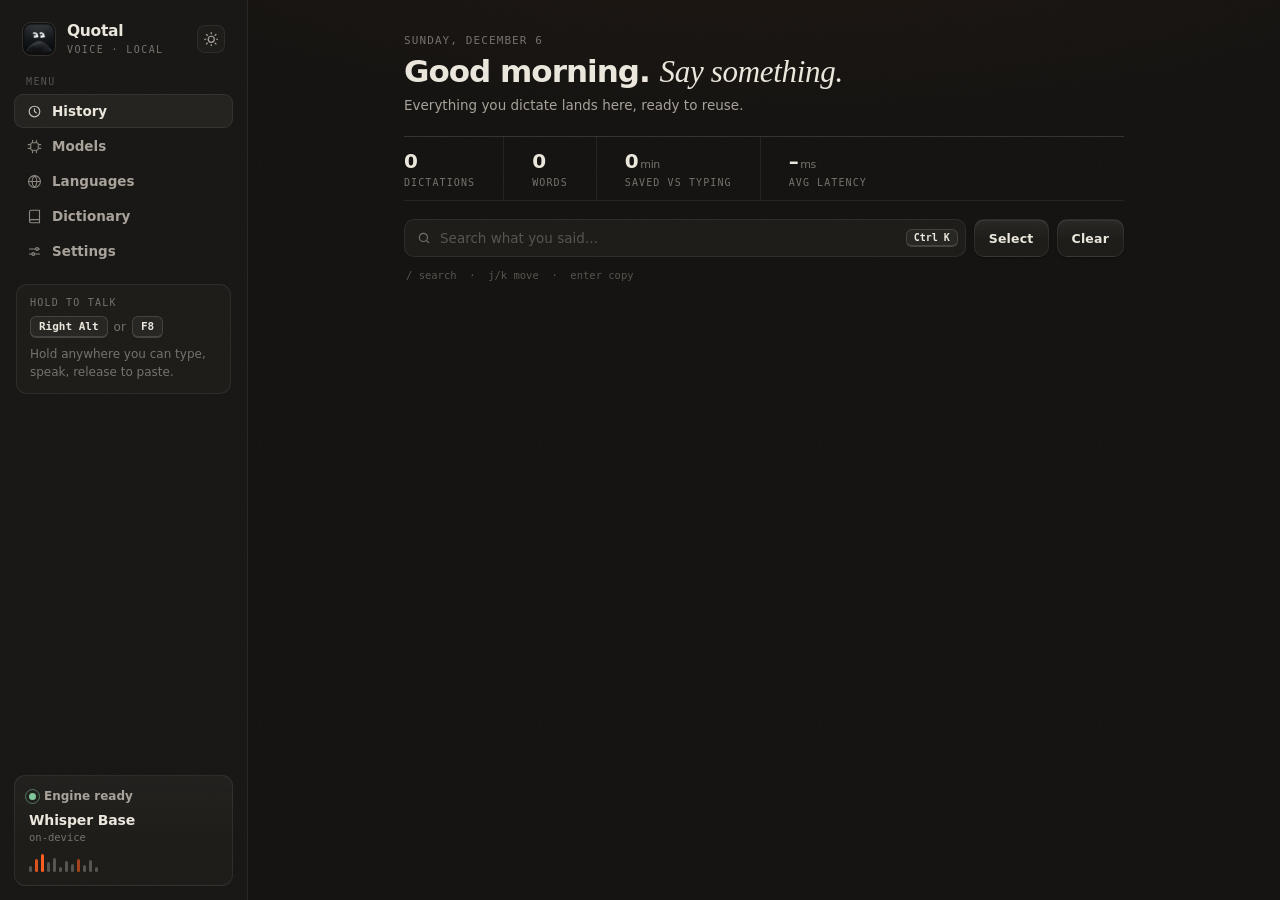
==== commit bbaa013c: "feat: Real-time streaming ASR, Parakeet v3 offline engine, 12 overlay pills & redesigned models UI S" ====
--- a/dashboard.html
+++ b/dashboard.html
@@ -276,29 +276,369 @@
   .empty p { color: var(--muted); font-size: 13px; line-height: 1.55; max-width: 38em; margin: 0 auto; }
   .empty .keys { display: flex; gap: 6px; justify-content: center; align-items: center; margin-top: 16px; font-size: 12px; color: var(--muted); flex-wrap: wrap; }
 
-  /* models */
-  .models { border-top: 1px solid var(--line-2); margin-top: 6px; }
+  /* models toolbar & filters */
+  .models-toolbar {
+    display: flex;
+    align-items: center;
+    justify-content: space-between;
+    gap: 12px;
+    margin-top: 14px;
+    margin-bottom: 12px;
+    flex-wrap: wrap;
+  }
+  .model-search-bar {
+    flex: 1;
+    min-width: 220px;
+    max-width: 440px;
+  }
+  .model-filters {
+    display: flex;
+    align-items: center;
+    gap: 8px;
+  }
+  .filter-chip {
+    display: inline-flex;
+    align-items: center;
+    gap: 6px;
+    padding: 6px 14px;
+    border-radius: 20px;
+    background: rgba(255, 255, 255, 0.04);
+    border: 1px solid var(--line);
+    color: var(--muted);
+    font-family: var(--font);
+    font-size: 12px;
+    font-weight: 550;
+    cursor: pointer;
+    transition: all 0.2s cubic-bezier(0.16, 1, 0.3, 1);
+    user-select: none;
+  }
+  .filter-chip:hover {
+    background: rgba(255, 255, 255, 0.08);
+    border-color: rgba(255, 255, 255, 0.22);
+    color: var(--ink);
+  }
+  .filter-chip.active {
+    background: rgba(255, 122, 26, 0.12);
+    border-color: var(--accent);
+    color: var(--accent-ink);
+    box-shadow: 0 0 14px rgba(255, 122, 26, 0.2);
+  }
+  .filter-chip#filter-streaming.active {
+    background: rgba(56, 189, 248, 0.12);
+    border-color: #38bdf8;
+    color: #38bdf8;
+    box-shadow: 0 0 14px rgba(56, 189, 248, 0.22);
+  }
+  .live-dot {
+    width: 6px;
+    height: 6px;
+    border-radius: 50%;
+    background: currentColor;
+    opacity: 0.7;
+    transition: opacity 0.2s;
+  }
+  .filter-chip.active .live-dot {
+    opacity: 1;
+    animation: pvbreathe 1.5s ease-in-out infinite;
+  }
+
+  /* Table Header */
+  .models-header-bar {
+    display: flex;
+    align-items: center;
+    justify-content: space-between;
+    padding: 8px 12px;
+    margin-top: 10px;
+    border-bottom: 1px solid var(--line-2);
+    font-family: var(--mono);
+    font-size: 11px;
+    font-weight: 600;
+    color: var(--fainter);
+    letter-spacing: 0.08em;
+    text-transform: uppercase;
+  }
+  .mhb-metrics {
+    display: flex;
+    align-items: center;
+    gap: 24px;
+  }
+  .mhb-col.speed-col {
+    min-width: 52px;
+    text-align: center;
+  }
+  .mhb-col.size-col {
+    min-width: 72px;
+    text-align: right;
+  }
+
+  /* Section Dividers */
+  .model-section-title {
+    font-family: var(--mono);
+    font-size: 11px;
+    font-weight: 700;
+    letter-spacing: 0.08em;
+    text-transform: uppercase;
+    color: var(--fainter);
+    margin: 18px 4px 6px;
+    display: flex;
+    align-items: center;
+    gap: 8px;
+  }
+  .model-section-title::after {
+    content: "";
+    flex: 1;
+    height: 1px;
+    background: var(--line);
+    opacity: 0.4;
+  }
+
+  /* models list */
+  .models { margin-top: 2px; }
   .model {
-    display: grid; grid-template-columns: 20px 1fr auto; gap: 15px; align-items: start;
-    padding: 16px 4px; border-bottom: 1px solid var(--line); cursor: pointer; width: 100%; text-align: left;
-    border-radius: 6px;
-  }
-  .model:hover { background: rgba(236,231,221,.018); }
+    display: grid; grid-template-columns: 20px 1fr auto; gap: 16px; align-items: start;
+    padding: 15px 12px; border-bottom: 1px solid var(--line); cursor: pointer; width: 100%; text-align: left;
+    border-radius: 8px; transition: background .15s, border-color .15s;
+  }
+  .model:hover { background: rgba(255,255,255,.025); }
+  .model.active { background: rgba(255,122,26,.04); border-color: rgba(255,122,26,.2); }
   .model .radio { width: 17px; height: 17px; border-radius: 50%; border: 1.5px solid var(--fainter); display: grid; place-items: center; flex-shrink: 0; margin-top: 2px; transition: border-color .15s; }
   .model.active .radio { border-color: var(--accent); }
   .model.active .radio::after { content: ""; width: 7px; height: 7px; border-radius: 50%; background: var(--accent); display: block; }
-  .model .t { font-size: 14.5px; font-weight: 650; display: flex; align-items: center; gap: 9px; flex-wrap: wrap; letter-spacing: -.01em; }
+  .model .t { font-size: 14.5px; font-weight: 650; display: flex; align-items: center; gap: 8px; flex-wrap: wrap; letter-spacing: -.01em; }
   .model .idx { font-family: var(--mono); font-size: 11px; color: var(--fainter); }
   .model .d { color: var(--muted); font-size: 13px; margin-top: 4px; line-height: 1.55; max-width: 52em; }
-  .model .lat-bar { height: 3px; border-radius: 3px; background: rgba(236,231,221,.08); margin-top: 9px; max-width: 220px; overflow: hidden; }
-  .model .lat-bar i { display: block; height: 100%; border-radius: 3px; background: var(--faint); }
-  .model.active .lat-bar i { background: var(--accent); }
-  .model .right { text-align: right; padding-top: 1px; }
+  
+  /* Feature tags */
+  .tag-live {
+    display: inline-flex; align-items: center; gap: 4px;
+    padding: 2px 7px; border-radius: 4px; font-size: 10.5px; font-weight: 600; font-family: var(--mono);
+    background: rgba(56,189,248,.12); color: #38bdf8; border: 1px solid rgba(56,189,248,.3);
+  }
+  .tag-translates {
+    display: inline-flex; align-items: center; gap: 4px;
+    padding: 2px 7px; border-radius: 4px; font-size: 10.5px; font-weight: 600; font-family: var(--mono);
+    background: rgba(168,85,247,.12); color: #c084fc; border: 1px solid rgba(168,85,247,.3);
+  }
+  .tag-match {
+    display: inline-flex; align-items: center; gap: 4px;
+    padding: 2px 7px; border-radius: 4px; font-size: 10.5px; font-weight: 600; font-family: var(--mono);
+    background: rgba(34,197,94,.12); color: #4ade80; border: 1px solid rgba(34,197,94,.3);
+  }
+  .tag-partial {
+    display: inline-flex; align-items: center; gap: 4px;
+    padding: 2px 7px; border-radius: 4px; font-size: 10.5px; font-weight: 600; font-family: var(--mono);
+    background: rgba(234,179,8,.12); color: #facc15; border: 1px solid rgba(234,179,8,.3);
+  }
+
+  /* Language Strip inside Model Card */
+  .model-lang-strip {
+    display: flex;
+    align-items: center;
+    flex-wrap: wrap;
+    gap: 6px;
+    margin-top: 9px;
+  }
+  .lang-strip-label {
+    font-family: var(--mono);
+    font-size: 10px;
+    font-weight: 700;
+    color: var(--fainter);
+    text-transform: uppercase;
+    letter-spacing: 0.06em;
+    margin-right: 2px;
+  }
+  .lang-pill {
+    display: inline-flex;
+    align-items: center;
+    gap: 5px;
+    padding: 2.5px 8px;
+    border-radius: 5px;
+    font-family: var(--mono);
+    font-size: 11px;
+    line-height: 1.35;
+    transition: transform 0.15s, border-color 0.15s;
+    user-select: none;
+  }
+  .lang-pill .lang-code {
+    font-weight: 700;
+    letter-spacing: 0.04em;
+    opacity: 0.85;
+  }
+  .lang-pill .lang-grade {
+    font-weight: 800;
+    padding-left: 2px;
+  }
+  .lang-pill.grade-a {
+    background: rgba(34, 197, 94, 0.13);
+    color: #4ade80;
+    border: 1px solid rgba(34, 197, 94, 0.3);
+  }
+  .lang-pill.grade-b {
+    background: rgba(56, 189, 248, 0.13);
+    color: #38bdf8;
+    border: 1px solid rgba(56, 189, 248, 0.3);
+  }
+  .lang-pill.grade-c {
+    background: rgba(255, 255, 255, 0.05);
+    color: #94a3b8;
+    border: 1px solid rgba(255, 255, 255, 0.12);
+  }
+  .lang-pill.grade-none {
+    background: rgba(255, 255, 255, 0.02);
+    color: var(--fainter);
+    border: 1px dashed rgba(255, 255, 255, 0.12);
+  }
+
+  /* Model Metrics Area (Right Side) */
+  .model-metrics-area {
+    display: flex;
+    align-items: center;
+    gap: 24px;
+    padding-top: 4px;
+  }
+  .lang-grades {
+    display: flex;
+    align-items: center;
+    gap: 6px;
+  }
+  .grade-badge {
+    min-width: 34px;
+    height: 25px;
+    display: inline-flex;
+    align-items: center;
+    justify-content: center;
+    border-radius: 6px;
+    font-family: var(--mono);
+    font-size: 11.5px;
+    font-weight: 700;
+  }
+  .grade-badge.a { background: rgba(34,197,94,.14); color: #4ade80; border: 1px solid rgba(34,197,94,.3); }
+  .grade-badge.b { background: rgba(56,189,248,.14); color: #38bdf8; border: 1px solid rgba(56,189,248,.3); }
+  .grade-badge.c { background: rgba(255,255,255,.05); color: #94a3b8; border: 1px solid rgba(255,255,255,.1); }
+  .grade-badge.none { background: transparent; color: var(--fainter); border: 1px dashed rgba(255,255,255,.1); }
+
+  /* Cellular Speed Bars */
+  .speed-indicator {
+    display: flex;
+    flex-direction: column;
+    align-items: center;
+    gap: 3px;
+    min-width: 52px;
+  }
+  .cellular-bars {
+    display: flex;
+    align-items: flex-end;
+    gap: 2.5px;
+    height: 14px;
+  }
+  .cellular-bars i {
+    width: 3px;
+    border-radius: 1.5px;
+    background: rgba(255,255,255,0.15);
+  }
+  .cellular-bars i:nth-child(1) { height: 4px; }
+  .cellular-bars i:nth-child(2) { height: 7px; }
+  .cellular-bars i:nth-child(3) { height: 10px; }
+  .cellular-bars i:nth-child(4) { height: 14px; }
+
+  .cellular-bars[data-bars="1"] i:nth-child(1) { background: #f97316; }
+  .cellular-bars[data-bars="2"] i:nth-child(-n+2) { background: #fbbf24; }
+  .cellular-bars[data-bars="3"] i:nth-child(-n+3) { background: var(--accent); }
+  .cellular-bars[data-bars="4"] i:nth-child(-n+4) { background: #4ade80; }
+
+  .speed-ms {
+    font-family: var(--mono);
+    font-size: 10px;
+    color: var(--faint);
+    white-space: nowrap;
+  }
+
+  /* Size & Status Right Area */
+  .size-status-area {
+    display: flex;
+    flex-direction: column;
+    align-items: flex-end;
+    min-width: 68px;
+    text-align: right;
+  }
   .model .size { font-family: var(--mono); font-size: 11px; color: var(--muted); white-space: nowrap; }
-  .model .st { display: block; font-size: 12px; font-weight: 650; color: var(--faint); margin-top: 4px; }
+  .model .st { display: block; font-size: 12px; font-weight: 650; color: var(--faint); margin-top: 3px; }
   .model.active .st { color: var(--accent-ink); }
   .note { margin-top: 14px; font-size: 12.5px; color: var(--faint); line-height: 1.6; }
   .note code { font-family: var(--mono); font-size: 11px; color: var(--muted); background: rgba(236,231,221,.06); padding: 1px 6px; border-radius: 5px; }
+
+  /* languages */
+  .lang-grid {
+    display: grid;
+    grid-template-columns: repeat(auto-fill, minmax(210px, 1fr));
+    gap: 10px;
+    margin-top: 12px;
+  }
+  .lang-card {
+    display: flex;
+    align-items: center;
+    justify-content: space-between;
+    gap: 10px;
+    padding: 12px 14px;
+    background: rgba(236,231,221,.025);
+    border: 1px solid var(--line);
+    border-radius: 10px;
+    cursor: pointer;
+    transition: all .15s ease;
+    user-select: none;
+    text-align: left;
+  }
+  .lang-card:hover {
+    background: rgba(236,231,221,.05);
+    border-color: var(--line-2);
+  }
+  .lang-card.active {
+    background: rgba(255,93,31,.08);
+    border-color: rgba(255,93,31,.45);
+  }
+  .lang-info {
+    min-width: 0;
+  }
+  .lang-name {
+    font-size: 13.5px;
+    font-weight: 650;
+    color: var(--ink);
+    display: flex;
+    align-items: center;
+    gap: 6px;
+  }
+  .lang-native {
+    font-size: 11.5px;
+    color: var(--muted);
+    margin-top: 2px;
+    white-space: nowrap;
+    overflow: hidden;
+    text-overflow: ellipsis;
+  }
+  .lang-check {
+    width: 18px;
+    height: 18px;
+    border-radius: 5px;
+    border: 1.5px solid var(--fainter);
+    display: grid;
+    place-items: center;
+    flex-shrink: 0;
+    transition: all .15s ease;
+  }
+  .lang-card.active .lang-check {
+    background: var(--accent);
+    border-color: var(--accent);
+  }
+  .lang-check svg {
+    display: none;
+    width: 12px;
+    height: 12px;
+    stroke: #fff;
+    stroke-width: 2.5;
+  }
+  .lang-card.active .lang-check svg {
+    display: block;
+  }
 
   /* settings */
   .section-title { font-family: var(--mono); font-size: 10.5px; letter-spacing: .13em; text-transform: uppercase; color: var(--faint); margin: 26px 2px 0; padding-bottom: 8px; border-bottom: 1px solid var(--line); }
@@ -392,11 +732,87 @@
   .pv[data-pv="pulse"] .pv-w i { background: #f4f4f5; box-shadow: none; animation-duration: 1s; }
   .pv[data-pv="wispr"] .pv-t { display: none; }
   .pv[data-pv="wispr"] .pv-w i { animation-duration: .9s; }
+  .pv[data-pv="quotal"] { --pv: #f7f7f9; background: linear-gradient(180deg, #2c2e33, #08090b); border-color: rgba(255,255,255,.3); box-shadow: inset 0 1px 0 rgba(255,255,255,.18); padding: 6px 14px 6px 10px; }
+  .pv[data-pv="aurora"] { background: linear-gradient(180deg, #20222f, #06070b); border-color: rgba(150,100,255,.4); box-shadow: inset 0 1px 0 rgba(255,255,255,.14); padding: 6px 12px; }
+  .pv[data-pv="aurora"] .pv-a { width: 46px; height: 12px; border-radius: 999px; background: linear-gradient(90deg, #46cdff, #5882ff, #9664ff, #ff58c4, #ff9c6c); filter: blur(.4px); animation: pvbreathe 1.8s ease-in-out infinite; }
+  .pv[data-pv="nothing"] { background: #0b0b0d; border-color: rgba(255,255,255,.14); box-shadow: none; padding: 8px 14px; }
+  .pv[data-pv="nothing"] .pv-led { display: grid; grid-template-columns: repeat(9, 1fr); gap: 2.5px; }
+  .pv[data-pv="nothing"] .pv-led i { width: 3px; height: 3px; border-radius: 50%; background: #ff8e26; box-shadow: 0 0 4px #ff8e26; animation: pvblink 1.2s ease-in-out infinite; }
+  .pv[data-pv="nothing"] .pv-led i:nth-child(3n) { animation-delay: .2s; } .pv[data-pv="nothing"] .pv-led i:nth-child(4n) { animation-delay: .4s; }
+  @keyframes pvblink { 0%,100% { opacity: .35; } 50% { opacity: 1; } }
+  .led-picker { display: flex; align-items: center; gap: 8px; margin-top: 10px; }
+  .led-picker .sw { width: 22px; height: 22px; border-radius: 50%; background: var(--sw); border: 1.5px solid var(--fainter); cursor: pointer; padding: 0; flex-shrink: 0; }
+  .led-picker .sw.active { border-color: #fff; box-shadow: 0 0 0 2px var(--accent), 0 0 8px var(--sw); }
+  .led-picker .sw-custom { position: relative; overflow: hidden; display: grid; place-items: center; background: conic-gradient(#f55, #ff8e26, #ffeb3b, #36ffa8, #58c4ff, #9664ff, #f55); }
+  .led-picker .sw-custom input { position: absolute; inset: -6px; opacity: 0; cursor: pointer; }
+  .led-picker .sw-custom span { font-size: 14px; font-weight: 700; color: #fff; text-shadow: 0 1px 2px #000; pointer-events: none; }
+  .pv[data-pv="quotal"] .pv-q { font-family: Georgia, serif; font-size: 15px; font-weight: 700; color: #f7f7f9; letter-spacing: -2px; animation: pvbreathe 2.4s ease-in-out infinite; }
+  .pv[data-pv="quotal"] .pv-t { display: none; }
+  .pv[data-pv="quotal"] .pv-hill { width: 44px; height: 14px; border-radius: 0 0 22px 22px; background: radial-gradient(50% 100% at 50% 100%, rgba(255,255,255,.85), transparent 70%); animation: pvbreathe 1.6s ease-in-out infinite; }
+  .pv[data-pv="quotal-light"] { --pv: #1b1c21; background: linear-gradient(180deg, #ffffff, #e5e6ec); border-color: rgba(24,26,34,.3); box-shadow: inset 0 1px 0 rgba(255,255,255,.9); padding: 6px 14px 6px 10px; }
+  .pv[data-pv="quotal-light"] .pv-q { font-family: Georgia, serif; font-size: 15px; font-weight: 700; color: #1b1c21; letter-spacing: -2px; animation: pvbreathe 2.4s ease-in-out infinite; }
+  .pv[data-pv="quotal-light"] .pv-t { display: none; }
+  .pv[data-pv="quotal-light"] .pv-hill { width: 44px; height: 14px; border-radius: 0 0 22px 22px; background: radial-gradient(50% 100% at 50% 100%, rgba(255,122,40,.9), transparent 70%); animation: pvbreathe 1.6s ease-in-out infinite; }
+  .pv-row { display: flex; gap: 8px; margin-top: 10px; flex-wrap: wrap; }
+  .pv-row .pv { margin-top: 0; }
+  .theme-seg { display: inline-flex; margin-top: 10px; padding: 3px; gap: 2px; border-radius: 10px; background: rgba(0,0,0,.3); border: 1px solid var(--line); }
+  .theme-seg button { font-family: var(--mono); font-size: 11px; font-weight: 700; padding: 6px 16px; border-radius: 7px; border: 0; cursor: pointer; background: transparent; color: var(--muted); }
+  .theme-seg button.active { background: var(--ink); color: #131210; }
+  .pv[data-pv="mercury"] { background: linear-gradient(180deg, #24262e, #06070a); border-color: rgba(255,255,255,.25); box-shadow: inset 0 1px 0 rgba(255,255,255,.14); padding: 7px 16px; }
+  .pv[data-pv="mercury"] .pv-drop { display: flex; align-items: center; gap: 4px; }
+  .pv[data-pv="mercury"] .pv-drop i { width: 7px; height: 7px; border-radius: 50%; background: radial-gradient(circle at 35% 30%, #fff, #9aa3b5 55%, #3a3d47); box-shadow: 0 1px 3px rgba(255,136,44,.55); animation: pvbreathe 1.7s ease-in-out infinite; }
+  .pv[data-pv="mercury"] .pv-drop i:nth-child(2) { animation-delay: .2s; } .pv[data-pv="mercury"] .pv-drop i:nth-child(3) { animation-delay: .4s; }
+  .pv[data-pv="orbit"] { background: linear-gradient(180deg, #181c28, #05060b); border-color: rgba(70,190,255,.35); box-shadow: inset 0 1px 0 rgba(255,255,255,.14); padding: 7px 14px; }
+  .pv[data-pv="orbit"] .pv-core { width: 10px; height: 10px; border-radius: 50%; background: radial-gradient(circle at 35% 30%, #fff, #46beff 70%); box-shadow: 0 0 8px #46beff; animation: pvbreathe 2s ease-in-out infinite; }
+  .pv[data-pv="orbit"] .pv-ring { position: relative; width: 26px; height: 14px; border-radius: 50%; border: 1px solid rgba(70,190,255,.5); }
+  .pv[data-pv="orbit"] .pv-ring::after { content: ""; position: absolute; left: 50%; top: -2px; width: 4px; height: 4px; border-radius: 50%; background: #aee8ff; box-shadow: 0 0 5px #46beff; animation: pvspin 1.6s linear infinite; transform-origin: 2px 9px; }
+  .pv[data-pv="scribe"] { background: linear-gradient(180deg, #181924, #08090e); border-color: rgba(255,132,40,.35); box-shadow: inset 0 1px 0 rgba(255,255,255,.14); padding: 7px 14px; gap: 7px; display: inline-flex; align-items: center; }
+  .pv[data-pv="scribe"] .pv-s-orb { width: 9px; height: 9px; border-radius: 50%; background: radial-gradient(circle at 35% 30%, #fff, #ff8428 70%); box-shadow: 0 0 8px #ff8428; animation: pvbreathe 1.8s ease-in-out infinite; flex-shrink: 0; }
+  .pv[data-pv="scribe"] .pv-s-txt { font-family: var(--font); font-size: 11px; color: #ffecd6; opacity: .85; }
+  .pv[data-pv="opus"] { background: linear-gradient(180deg, #181924, #08090e); border-color: rgba(255,126,36,.4); box-shadow: inset 0 1px 0 rgba(255,255,255,.14); padding: 7px 14px; gap: 7px; display: inline-flex; align-items: center; }
+  .pv[data-pv="opus"] .pv-o-glyph { font-weight: 900; font-size: 14px; color: #ff8428; }
+  .pv[data-pv="opus"] .pv-o-txt { font-family: var(--font); font-size: 11px; color: #ffecd6; opacity: .85; }
+  .pv[data-pv="neon"] { background: #06070a; border-color: #a45cff; box-shadow: 0 0 10px rgba(64,222,255,.35); padding: 7px 14px; gap: 7px; display: inline-flex; align-items: center; }
+  .pv[data-pv="neon"] .pv-n-glyph { font-weight: 900; font-size: 13px; color: #40deff; text-shadow: 0 0 6px #40deff; }
+  .pv[data-pv="neon"] .pv-n-txt { font-family: var(--font); font-size: 11px; color: #e8fcff; text-shadow: 0 0 4px #40deff; }
+  .pv[data-pv="flipboard"] { background: #1c1d22; border-color: rgba(255,255,255,.2); box-shadow: inset 0 1px 0 rgba(255,255,255,.25); padding: 6px 12px; gap: 6px; display: inline-flex; align-items: center; border-radius: 6px; }
+  .pv[data-pv="flipboard"] .pv-fb-lamp { width: 5px; height: 5px; border-radius: 50%; background: #ff9628; box-shadow: 0 0 6px #ff9628; }
+  .pv[data-pv="flipboard"] .pv-fb-txt { font-family: var(--mono); font-weight: 700; font-size: 11px; color: #ffbe46; letter-spacing: 1px; }
+  .pv[data-pv="receipt"] { background: #f6f4ee; border-color: rgba(40,38,34,.35); box-shadow: inset 0 1px 0 rgba(255,255,255,.9); padding: 6px 12px; gap: 7px; display: inline-flex; align-items: center; border-radius: 99px; }
+  .pv[data-pv="receipt"] .pv-rc-led { width: 5px; height: 5px; border-radius: 50%; background: #ff701e; box-shadow: 0 0 6px #ff701e; }
+  .pv[data-pv="receipt"] .pv-rc-txt { font-family: var(--mono); font-weight: 700; font-size: 11px; color: #1c1b1f; letter-spacing: 1px; }
+  .pv[data-pv="receipt"] .pv-rc-slit { width: 18px; height: 3px; border-radius: 2px; background: #b6b2a8; }
+  .pv[data-pv="face"] { background: #f5f4ef; border-color: rgba(40,38,34,.3); box-shadow: inset 0 1px 0 rgba(255,255,255,.9); padding: 6px 12px; gap: 8px; display: inline-flex; align-items: center; border-radius: 12px; }
+  .pv[data-pv="face"] .pv-fc-eyes { font-family: Georgia, serif; font-size: 13px; font-weight: 900; color: #ff701e; letter-spacing: 2px; }
+  .pv[data-pv="face"] .pv-fc-mouth { width: 12px; height: 6px; border-radius: 6px 6px 0 0; background: #ff701e; }
+  .pv[data-pv="face"] .pv-fc-bubble { font-family: var(--font); font-size: 11px; color: #1c1b1f; background: #fff; padding: 2px 7px; border-radius: 6px; border: 1px solid rgba(0,0,0,.1); }
+  .pv[data-pv="cassette"] { background: #f27022; border-color: rgba(96,36,8,.35); box-shadow: inset 0 1px 0 rgba(255,255,255,.4); padding: 5px 12px; gap: 7px; display: inline-flex; align-items: center; border-radius: 8px; }
+  .pv[data-pv="cassette"] .pv-cas-win { width: 44px; height: 16px; border-radius: 4px; background: #16110f; display: flex; align-items: center; justify-content: space-between; padding: 0 4px; border: 1px solid rgba(0,0,0,.6); }
+  .pv[data-pv="cassette"] .pv-cas-reel { width: 8px; height: 8px; border-radius: 50%; background: #eed; border: 1.5px solid #543828; animation: pvspin 1.8s linear infinite; }
+  .pv[data-pv="cassette"] .pv-cas-txt { font-family: var(--mono); font-weight: 700; font-size: 10px; color: #faeed8; letter-spacing: 1px; }
+  .pv[data-pv="crt"] { background: #80522e; border-color: rgba(58,32,14,.6); box-shadow: inset 0 1px 0 rgba(255,255,255,.3); padding: 5px 10px; gap: 6px; display: inline-flex; align-items: center; border-radius: 7px; }
+  .pv[data-pv="crt"] .pv-crt-scr { width: 36px; height: 18px; border-radius: 4px; background: #060807; border: 1.5px solid #1a1a1e; display: flex; align-items: center; justify-content: center; position: relative; overflow: hidden; box-shadow: inset 0 0 4px rgba(255,178,64,.3); }
+  .pv[data-pv="crt"] .pv-crt-scr::after { content: ''; position: absolute; inset: 0; background: repeating-linear-gradient(0deg, rgba(0,0,0,.35) 0px, rgba(0,0,0,.35) 1px, transparent 1px, transparent 2px); }
+  .pv[data-pv="crt"] .pv-crt-txt { font-family: var(--mono); font-weight: 700; font-size: 8px; color: #ffb240; text-shadow: 0 0 3px #ffb240; }
+  .pv[data-pv="crt"] .pv-crt-knobs { display: flex; flex-direction: column; gap: 3px; }
+  .pv[data-pv="crt"] .pv-crt-knob { width: 5px; height: 5px; border-radius: 50%; background: #2a2622; border: 1px solid #1a1614; }
   .llm-box {
     margin-top: 10px; padding: 9px 8px 9px 12px; background: rgba(0,0,0,.28); border: 1px solid var(--line);
     border-radius: 9px; font-family: var(--mono); font-size: 11.5px; color: var(--muted);
     display: flex; align-items: center; justify-content: space-between; gap: 10px;
   }
+  .dl-left { flex: 1; min-width: 0; }
+  .dl-bar { height: 4px; border-radius: 4px; background: rgba(127,127,127,.28); margin-top: 7px; overflow: hidden; }
+  .dl-bar i { display: block; height: 100%; border-radius: 4px; background: var(--accent); transition: width .3s; }
+  .dl-bar i.ind { width: 30% !important; animation: dlslide 1.1s linear infinite; }
+  @keyframes dlslide { 0% { margin-left: -30%; } 100% { margin-left: 100%; } }
+  .update-banner {
+    display: flex; align-items: center; gap: 12px; margin: 14px 26px 0; padding: 11px 14px;
+    background: rgba(255,122,26,.07); border: 1px solid rgba(255,122,26,.35);
+    border-radius: 12px; font-size: 13px;
+  }
+  .upd-dot { width: 8px; height: 8px; border-radius: 50%; background: var(--accent); flex-shrink: 0; animation: pvbreathe 2s ease-in-out infinite; }
+  .upd-actions { display: flex; gap: 8px; flex-shrink: 0; }
   .btn-sm {
     font-family: var(--mono); font-size: 11px; padding: 7px 13px; border-radius: 8px; cursor: pointer;
     background: var(--ink); color: #131210; font-weight: 700; white-space: nowrap; transition: background .15s;
@@ -425,6 +841,23 @@
   }
   .switch.on { background: var(--accent); border-color: var(--accent); }
   .switch.on::after { transform: translateX(16px); background: #fff; }
+
+  .dict-add-row { flex-wrap: wrap; }
+  .dict-input {
+    flex: 1; min-width: 140px; background: var(--card); border: 1px solid var(--line);
+    border-radius: 9px; padding: 9px 12px; color: var(--ink); font: inherit; font-size: 13px;
+    outline: none; user-select: text;
+  }
+  .dict-input::placeholder { color: var(--fainter); }
+  .dict-input:focus { border-color: var(--accent); }
+  .dict-arrow { color: var(--faint); font-weight: 700; }
+  .dict-empty { padding: 16px 2px; color: var(--faint); font-size: 13px; }
+  .dict-spoken { font-weight: 600; font-size: 13.5px; letter-spacing: -.01em; }
+  .dict-spoken .dict-to { color: var(--faint); font-weight: 400; margin: 0 8px; }
+  .dict-written { color: var(--accent-ink, var(--ink)); font-weight: 650; }
+  .dict-del { background: transparent; border: 1px solid var(--line); color: var(--muted); padding: 7px 10px; }
+  .dict-del:hover { background: rgba(224,122,122,.12); border-color: rgba(224,122,122,.5); color: #f0a8a8; }
+  .dict-del svg { width: 13px; height: 13px; display: block; }
 
   .steps { display: grid; grid-template-columns: repeat(3, 1fr); gap: 22px; margin-top: 12px; }
   .step { border-top: 1px solid var(--line-2); padding-top: 11px; font-size: 12.5px; color: var(--muted); line-height: 1.6; }
@@ -607,13 +1040,114 @@
   html[data-theme="light"] .switch.on::after {
     background: #ffffff;
   }
+  /* Light mode: pill previews */
   html[data-theme="light"] .pv {
-    background: linear-gradient(180deg, #ffffff, #f4f1ea);
-    border-color: rgba(28,26,23,.12);
-    box-shadow: 0 1px 3px rgba(0,0,0,.04);
+    border-color: rgba(28,26,23,.14);
+    box-shadow: 0 2px 8px rgba(0,0,0,.06);
   }
   html[data-theme="light"] .pv .pv-t {
     color: var(--ink);
+  }
+
+  /* Bloom: clean frosted light capsule with high-contrast text and vibrant orb */
+  html[data-theme="light"] .pv[data-pv="bloom"] {
+    background: linear-gradient(180deg, #ffffff, #f2efe7);
+    border: 1px solid rgba(28,26,23,.14);
+    box-shadow: 0 2px 8px rgba(0,0,0,.06);
+  }
+  html[data-theme="light"] .pv[data-pv="bloom"] .pv-t {
+    color: #1c1a17;
+    font-weight: 600;
+  }
+
+  /* Wispr: sleek matte-black capsule floating on light surface with crisp glowing voice bars */
+  html[data-theme="light"] .pv[data-pv="wispr"] {
+    background: #090a0d;
+    border: 1px solid rgba(0,0,0,.35);
+    box-shadow: 0 4px 14px rgba(0,0,0,.18), inset 0 1px 0 rgba(255,255,255,.1);
+  }
+  html[data-theme="light"] .pv[data-pv="wispr"] .pv-w i {
+    background: #ffffff;
+    box-shadow: 0 0 2px rgba(255,255,255,.6);
+  }
+
+  /* Quotal Dark: deep obsidian glass with silver quote marks and luminous hill */
+  html[data-theme="light"] .pv[data-pv="quotal"] {
+    background: linear-gradient(180deg, #27292f, #090a0d);
+    border: 1px solid rgba(0,0,0,.3);
+    box-shadow: 0 4px 14px rgba(0,0,0,.16), inset 0 1px 0 rgba(255,255,255,.14);
+  }
+  html[data-theme="light"] .pv[data-pv="quotal"] .pv-q {
+    color: #f7f7f9;
+  }
+  html[data-theme="light"] .pv[data-pv="quotal"] .pv-hill {
+    background: radial-gradient(50% 100% at 50% 100%, rgba(255,255,255,.9), transparent 70%);
+  }
+
+  /* Quotal Light: frosted porcelain glass with crisp dark quote marks and warm orange glowing hill */
+  html[data-theme="light"] .pv[data-pv="quotal-light"] {
+    background: linear-gradient(180deg, #ffffff, #e8ebf2);
+    border: 1px solid rgba(24,26,34,.22);
+    box-shadow: 0 4px 12px rgba(0,0,0,.08), inset 0 1px 0 #ffffff;
+  }
+  html[data-theme="light"] .pv[data-pv="quotal-light"] .pv-q {
+    color: #14151a;
+  }
+  html[data-theme="light"] .pv[data-pv="quotal-light"] .pv-hill {
+    background: radial-gradient(50% 100% at 50% 100%, #ff6b1a, rgba(255,107,26,.25) 68%, transparent 100%);
+  }
+
+  /* Quotal theme switcher segment: iOS-style crisp light segmented button */
+  html[data-theme="light"] .theme-seg {
+    background: #e6e2d8;
+    border: 1px solid rgba(28,26,23,.12);
+  }
+  html[data-theme="light"] .theme-seg button {
+    color: #635d55;
+  }
+  html[data-theme="light"] .theme-seg button:hover {
+    color: #1c1a17;
+  }
+  html[data-theme="light"] .theme-seg button.active {
+    background: #ffffff;
+    color: #1c1a17;
+    box-shadow: 0 1px 3px rgba(0,0,0,.14);
+  }
+
+  /* Aurora: smoked glass capsule with radiant rainbow ribbon */
+  html[data-theme="light"] .pv[data-pv="aurora"] {
+    background: linear-gradient(180deg, #1d1f2c, #07080d);
+    border: 1px solid rgba(130,80,255,.4);
+    box-shadow: 0 4px 14px rgba(0,0,0,.16), inset 0 1px 0 rgba(255,255,255,.12);
+  }
+
+  /* Nothing: matte-black dot-matrix chassis with vivid LED dots */
+  html[data-theme="light"] .pv[data-pv="nothing"] {
+    background: #090a0d;
+    border: 1px solid rgba(0,0,0,.35);
+    box-shadow: 0 4px 14px rgba(0,0,0,.16), inset 0 1px 0 rgba(255,255,255,.08);
+  }
+  html[data-theme="light"] .led-picker .sw {
+    border: 1.5px solid rgba(28,26,23,.2);
+    box-shadow: 0 1px 3px rgba(0,0,0,.1);
+  }
+  html[data-theme="light"] .led-picker .sw.active {
+    border-color: #ffffff;
+    box-shadow: 0 0 0 2px var(--accent), 0 2px 6px rgba(0,0,0,.25);
+  }
+
+  /* Mercury: sleek liquid-chrome chassis with metallic droplets */
+  html[data-theme="light"] .pv[data-pv="mercury"] {
+    background: linear-gradient(180deg, #1e2028, #07080b);
+    border: 1px solid rgba(0,0,0,.32);
+    box-shadow: 0 4px 14px rgba(0,0,0,.16), inset 0 1px 0 rgba(255,255,255,.14);
+  }
+
+  /* Orbit: deep space chassis with glowing neon cyan core and satellite orbit */
+  html[data-theme="light"] .pv[data-pv="orbit"] {
+    background: linear-gradient(180deg, #10141f, #040508);
+    border: 1px solid rgba(70,190,255,.4);
+    box-shadow: 0 4px 14px rgba(0,0,0,.16), 0 0 8px rgba(70,190,255,.2);
   }
   html[data-theme="light"] .llm-box {
     background: rgba(28,26,23,.03); border-color: var(--line);
@@ -727,6 +1261,14 @@
         <svg viewBox="0 0 24 24" fill="none" stroke="currentColor" stroke-width="1.8" stroke-linecap="round" stroke-linejoin="round"><rect x="6" y="6" width="12" height="12" rx="2.5"/><path d="M9 2v3M15 2v3M9 19v3M15 19v3M2 9h3M2 15h3M19 9h3M19 15h3"/></svg>
         <span>Models</span>
       </div>
+      <div class="nav-item" data-view="languages" tabindex="0">
+        <svg viewBox="0 0 24 24" fill="none" stroke="currentColor" stroke-width="1.8" stroke-linecap="round" stroke-linejoin="round"><circle cx="12" cy="12" r="9.5"/><path d="M12 2.5a15.3 15.3 0 0 1 4 9.5 15.3 15.3 0 0 1-4 9.5 15.3 15.3 0 0 1-4-9.5 15.3 15.3 0 0 1 4-9.5z"/><path d="M2.5 12h19"/></svg>
+        <span>Languages</span><span class="count" id="nav-lang-count"></span>
+      </div>
+      <div class="nav-item" data-view="dictionary" tabindex="0">
+        <svg viewBox="0 0 24 24" fill="none" stroke="currentColor" stroke-width="1.8" stroke-linecap="round" stroke-linejoin="round"><path d="M4 19.5A2.5 2.5 0 0 1 6.5 17H20"/><path d="M6.5 2H20v20H6.5A2.5 2.5 0 0 1 4 19.5v-15A2.5 2.5 0 0 1 6.5 2z"/></svg>
+        <span>Dictionary</span><span class="count" id="nav-dict-count"></span>
+      </div>
       <div class="nav-item" data-view="settings" tabindex="0">
         <svg viewBox="0 0 24 24" fill="none" stroke="currentColor" stroke-width="1.8" stroke-linecap="round" stroke-linejoin="round"><path d="M4 8h10M18 8h2M4 16h4M12 16h8"/><circle cx="16" cy="8" r="2.2"/><circle cx="10" cy="16" r="2.2"/></svg>
         <span>Settings</span>
@@ -750,6 +1292,7 @@
   </aside>
 
   <main>
+    <div class="update-banner" id="update-banner" style="display:none"></div>
     <div class="scroll" id="scroll">
       <!-- HISTORY -->
       <section class="view active" id="view-home">
@@ -799,8 +1342,82 @@
           <h1>Pick your <em>ears.</em></h1>
           <div class="lead">Every model runs <b>entirely on this PC</b>. Nothing you say ever leaves the room. Switching takes a few seconds.</div>
         </div>
+
+        <div class="models-toolbar">
+          <label class="search model-search-bar">
+            <svg viewBox="0 0 24 24" fill="none" stroke="currentColor" stroke-width="2" stroke-linecap="round"><circle cx="11" cy="11" r="7"/><path d="m20 20-3.5-3.5"/></svg>
+            <input id="model-search" placeholder="Search models or languages…" spellcheck="false">
+          </label>
+          <div class="model-filters">
+            <button class="filter-chip" id="filter-streaming" type="button" title="Show only real-time streaming models">
+              <span class="live-dot"></span>
+              <svg viewBox="0 0 24 24" width="13" height="13" fill="none" stroke="currentColor" stroke-width="2" stroke-linecap="round"><path d="M4.93 4.93a10 10 0 0 0 0 14.14M7.76 7.76a6 6 0 0 0 0 8.48M12 12h.01"/></svg>
+              Live preview
+            </button>
+            <button class="filter-chip" id="filter-translates" type="button" title="Show models that can translate foreign speech to English">
+              <svg viewBox="0 0 24 24" width="13" height="13" fill="none" stroke="currentColor" stroke-width="2" stroke-linecap="round"><path d="m5 8 6 6"/><path d="m4 14 6-6 2-3"/><path d="M2 5h12"/><path d="M7 2h1"/><path d="m22 22-5-10-5 10"/><path d="M14 18h6"/></svg>
+              Translates
+            </button>
+          </div>
+        </div>
+
+        <div class="models-header-bar" id="models-header-bar">
+          <div class="mhb-title">Speech Model</div>
+          <div class="mhb-metrics">
+            <span class="mhb-col speed-col">SPEED</span>
+            <span class="mhb-col size-col">SIZE</span>
+          </div>
+        </div>
+
         <div class="models" id="models"></div>
-        <p class="note">Downloaded once, kept locally. If you dictate in Hindi-English mix, Hinglish Swift is worth it. For quiet rooms and plain English, Base is honestly enough.</p>
+        <p class="note">Downloaded once, kept locally. Models with <b>Live preview</b> stream real-time words to your screen while you speak. Models with <b>Translates</b> automatically translate foreign speech to English.</p>
+      </section>
+
+      <!-- LANGUAGES -->
+      <section class="view" id="view-languages">
+        <div class="head">
+          <div class="eyebrow-row"><div class="eyebrow">Multilingual dictation</div></div>
+          <h1>Speak in your <em>tongue.</em></h1>
+          <div class="lead">Select the languages you speak. When multiple languages are checked, Quotal <b>auto-detects between them</b> with near-zero latency.</div>
+        </div>
+
+        <div class="toolbar" style="margin-bottom:18px">
+          <label class="search" style="max-width:100%">
+            <svg viewBox="0 0 24 24" fill="none" stroke="currentColor" stroke-width="2" stroke-linecap="round"><circle cx="11" cy="11" r="7"/><path d="m20 20-3.5-3.5"/></svg>
+            <input id="lang-search" placeholder="Search 100+ languages (e.g. Hindi, Marathi, Spanish)…" spellcheck="false">
+          </label>
+        </div>
+
+        <div class="section-title" id="lang-quick-title">Quick picks</div>
+        <div class="lang-grid" id="lang-quick-grid"></div>
+
+        <div class="section-title" id="lang-all-title">All languages <span class="count" id="lang-all-count"></span></div>
+        <div class="lang-grid" id="lang-all-grid"></div>
+
+        <p class="note">Tip: Selecting only the languages you actually speak (e.g. English + Hindi + Marathi) keeps recognition lightning-fast and avoids false detections.</p>
+      </section>
+
+      <!-- DICTIONARY -->
+      <section class="view" id="view-dictionary">
+        <div class="head">
+          <div class="eyebrow-row"><div class="eyebrow">Personal dictionary</div></div>
+          <h1>Teach it <em>names.</em></h1>
+          <div class="lead">Quotal keeps mishearing a name or term? Add it once as <b>heard&nbsp;as → always&nbsp;write</b>. Applies instantly, no restart.</div>
+        </div>
+
+        <div class="section-title">Add a word</div>
+        <div class="rows">
+          <div class="row dict-add-row">
+            <input id="dict-heard" class="dict-input" placeholder="Heard as — e.g. badi" spellcheck="false" autocomplete="off">
+            <span class="dict-arrow">→</span>
+            <input id="dict-written" class="dict-input" placeholder="Always write — e.g. buddy" spellcheck="false" autocomplete="off">
+            <button class="btn-sm" id="dict-add-btn">Add</button>
+          </div>
+        </div>
+
+        <div class="section-title">Your words <span class="count" id="dict-count"></span></div>
+        <div class="rows" id="dict-list"></div>
+        <p class="note">Matching is case-insensitive and the longest phrase wins, so <code>new york</code> beats <code>york</code>. Stored in <code>dictionary.json</code> next to the app.</p>
       </section>
 
       <!-- SETTINGS -->
@@ -845,6 +1462,14 @@
           <div class="row">
             <div class="info"><div class="t">Sound effects</div><div class="d">A soft chime when recording starts, another when text lands.</div></div>
             <div class="switch" data-key="audio_chimes" tabindex="0" role="switch"></div>
+          </div>
+          <div class="row">
+            <div class="info"><div class="t">Compute device</div><div class="d" id="device-status">Auto uses the GPU when one exists, CPU otherwise.</div><div id="device-dl"></div></div>
+            <div class="theme-toggle-group" id="device-seg">
+              <button class="theme-opt" data-device="auto">Auto</button>
+              <button class="theme-opt" data-device="cuda">GPU</button>
+              <button class="theme-opt" data-device="cpu">CPU</button>
+            </div>
           </div>
         </div>
 
@@ -913,9 +1538,197 @@
           <div class="pillopt" data-pill="wispr" tabindex="0">
             <div class="radio"></div>
             <div>
-              <div class="enh-title">Wispr <span class="tag">pyside6 · flow</span></div>
-              <div class="enh-desc">Wispr Flow pill — small black capsule, dim dots at rest that bloom into voice bars while recording, spinner while enhancing. Runs its own mic via PySide6.</div>
+              <div class="enh-title">Wispr <span class="tag">pyside6 · minimal</span></div>
+              <div class="enh-desc">Small black capsule, dim dots at rest that bloom into voice bars while recording, spinner while enhancing. Runs its own mic via PySide6.</div>
               <div class="pv" data-pv="wispr"><span class="pv-w"><i></i><i></i><i></i><i></i><i></i><i></i><i></i><i></i><i></i><i></i><i></i><i></i><i></i><i></i><i></i></span></div>
+            </div>
+          </div>
+          <div class="pillopt" data-pill="quotal" data-themes="quotal,quotal-light" tabindex="0">
+            <div class="radio"></div>
+            <div>
+              <div class="enh-title">Quotal <span class="tag">pyside6 · brand</span></div>
+              <div class="enh-desc">Quotal brand pill — quote marks from the icon on glass. Marks fade as a voice hill swells; a light orbits the edge while enhancing. Pick dark or light glass below. Runs its own mic via PySide6.</div>
+              <div class="pv-row">
+                <div class="pv" data-pv="quotal"><span class="pv-q">❝</span><span class="pv-hill"></span></div>
+                <div class="pv" data-pv="quotal-light"><span class="pv-q">❝</span><span class="pv-hill"></span></div>
+              </div>
+              <div class="theme-seg" id="quotal-theme-seg">
+                <button data-qtheme="quotal" title="Dark glass">Dark</button>
+                <button data-qtheme="quotal-light" title="Light glass · orange accent">Light</button>
+              </div>
+            </div>
+          </div>
+          <div class="pillopt" data-pill="aurora" tabindex="0">
+            <div class="radio"></div>
+            <div>
+              <div class="enh-title">Aurora <span class="tag">pyside6 · glow</span></div>
+              <div class="enh-desc">Aurora glow pill — smoked glass with drifting rainbow light. Swells and swirls with your voice, ribbon waves while recording, rainbow ring while enhancing. Runs its own mic via PySide6.</div>
+              <div class="pv" data-pv="aurora"><span class="pv-a"></span></div>
+            </div>
+          </div>
+          <div class="pillopt" data-pill="nothing" tabindex="0">
+            <div class="radio"></div>
+            <div>
+              <div class="enh-title">Nothing <span class="tag">pyside6 · led</span></div>
+              <div class="enh-desc">Dot-matrix pill — matte-black capsule with a recessed LED lattice. Voice columns with peak-hold dots while recording, rim comet while enhancing. Runs its own mic via PySide6.</div>
+              <div class="pv" data-pv="nothing"><span class="pv-led"><i></i><i></i><i></i><i></i><i></i><i></i><i></i><i></i><i></i><i></i><i></i><i></i><i></i><i></i><i></i><i></i><i></i><i></i></span></div>
+              <div class="led-picker" id="led-picker">
+                <button class="sw" data-accent="white" style="--sw:#E2E6F0" title="White"></button>
+                <button class="sw" data-accent="amber" style="--sw:#FF8E26" title="Amber"></button>
+                <button class="sw" data-accent="red" style="--sw:#FF3636" title="Red"></button>
+                <button class="sw" data-accent="mint" style="--sw:#36FFA8" title="Mint"></button>
+                <button class="sw" data-accent="ice" style="--sw:#58C4FF" title="Ice"></button>
+                <label class="sw sw-custom" title="Custom color"><input type="color" id="led-custom" value="#ffffff"><span>+</span></label>
+              </div>
+            </div>
+          </div>
+          <div class="pillopt" data-pill="mercury" tabindex="0">
+            <div class="radio"></div>
+            <div>
+              <div class="enh-title">Mercury <span class="tag">pyside6 · chrome</span></div>
+              <div class="enh-desc">Liquid-chrome pill — seven mercury droplets that stretch, bridge and fuse as your voice rises, with a studio reflection and accent glow. Molten loop while enhancing. Runs its own mic via PySide6.</div>
+              <div class="pv" data-pv="mercury"><span class="pv-drop"><i></i><i></i><i></i></span></div>
+              <div class="led-picker" id="mercury-picker">
+                <button class="sw" data-accent="orange" style="--sw:#FF882C" title="Orange"></button>
+                <button class="sw" data-accent="ice" style="--sw:#60BEFF" title="Ice"></button>
+                <button class="sw" data-accent="violet" style="--sw:#A470FF" title="Violet"></button>
+                <button class="sw" data-accent="mint" style="--sw:#46EBAA" title="Mint"></button>
+                <button class="sw" data-accent="mono" style="--sw:#CDD2DE" title="Mono"></button>
+                <label class="sw sw-custom" title="Custom color"><input type="color" id="mercury-custom" value="#ff882c"><span>+</span></label>
+              </div>
+            </div>
+          </div>
+          <div class="pillopt" data-pill="orbit" tabindex="0">
+            <div class="radio"></div>
+            <div>
+              <div class="enh-title">Orbit <span class="tag">pyside6 · system</span></div>
+              <div class="enh-desc">Orbital-system pill — glowing core with eight satellites on tilted orbits and comet tails. Orbits breathe with your voice; everything locks onto one fast ring while enhancing. Runs its own mic via PySide6.</div>
+              <div class="pv" data-pv="orbit"><span class="pv-core"></span><span class="pv-ring"></span></div>
+              <div class="led-picker" id="orbit-picker">
+                <button class="sw" data-accent="ion" style="--sw:#46BEFF" title="Ion"></button>
+                <button class="sw" data-accent="solar" style="--sw:#FF8A2C" title="Solar"></button>
+                <button class="sw" data-accent="plasma" style="--sw:#A86EFF" title="Plasma"></button>
+                <button class="sw" data-accent="mint" style="--sw:#3CEBA5" title="Mint"></button>
+                <button class="sw" data-accent="mono" style="--sw:#C8CEDC" title="Mono"></button>
+              </div>
+            </div>
+          </div>
+                    <div class="pillopt" data-pill="opus" tabindex="0">
+            <div class="radio"></div>
+            <div>
+              <div class="enh-title">Opus <span class="tag">pyside6 · live transcript</span></div>
+              <div class="enh-desc">Dynamic island dark-glass caption card with hanging quote marks and audio rail — live streaming transcript while listening!</div>
+              <div class="pv" data-pv="opus"><span class="pv-o-glyph">“</span><span class="pv-o-txt">Live transcript...</span></div>
+              <div class="led-picker" id="opus-picker">
+                <button class="sw" data-accent="orange" style="--sw:#FF8428" title="Orange"></button>
+                <button class="sw" data-accent="ice" style="--sw:#46BEFF" title="Ice"></button>
+                <button class="sw" data-accent="violet" style="--sw:#A86EFF" title="Violet"></button>
+                <button class="sw" data-accent="mint" style="--sw:#3CEBA5" title="Mint"></button>
+                <button class="sw" data-accent="rose" style="--sw:#FF548C" title="Rose"></button>
+              </div>
+            </div>
+          </div>
+          <div class="pillopt" data-pill="neon" tabindex="0">
+            <div class="radio"></div>
+            <div>
+              <div class="enh-title">Neon <span class="tag">pyside6 · live transcript</span></div>
+              <div class="enh-desc">Dark glass card with glowing neon tube border, igniting word sprites, and loudness voice line.</div>
+              <div class="pv" data-pv="neon"><span class="pv-n-glyph">“</span><span class="pv-n-txt">LIVE NEON GLOW...</span></div>
+              <div class="led-picker" id="neon-picker">
+                <button class="sw" data-theme="sunset" style="--sw:#FF9240" title="Sunset"></button>
+                <button class="sw" data-theme="cyber" style="--sw:#40DEFF" title="Cyber"></button>
+                <button class="sw" data-theme="toxic" style="--sw:#A6FF54" title="Toxic"></button>
+                <button class="sw" data-theme="rose" style="--sw:#FF68A0" title="Rose"></button>
+                <button class="sw" data-theme="ice" style="--sw:#96C8FF" title="Ice"></button>
+              </div>
+            </div>
+          </div>
+          <div class="pillopt" data-pill="flipboard" tabindex="0">
+            <div class="radio"></div>
+            <div>
+              <div class="enh-title">Flipboard <span class="tag">pyside6 · live transcript</span></div>
+              <div class="enh-desc">Mechanical airport departures split-flap board in a brushed metal capsule with VU meter lamps.</div>
+              <div class="pv" data-pv="flipboard"><span class="pv-fb-lamp"></span><span class="pv-fb-txt">QUOTAL DEPARTURES</span></div>
+              <div class="led-picker" id="flipboard-picker">
+                <button class="sw" data-style="classic" style="--sw:#F8F4EA" title="Classic"></button>
+                <button class="sw" data-style="amber" style="--sw:#FFBE46" title="Amber"></button>
+                <button class="sw" data-style="mint" style="--sw:#A0FFD0" title="Mint"></button>
+                <button class="sw" data-style="ice" style="--sw:#CEE6FF" title="Ice"></button>
+              </div>
+            </div>
+          </div>
+          <div class="pillopt" data-pill="receipt" tabindex="0">
+            <div class="radio"></div>
+            <div>
+              <div class="enh-title">Receipt <span class="tag">pyside6 · live transcript</span></div>
+              <div class="enh-desc">Thermal printer in a capsule. Live transcript prints out of the slit on fluttering receipt paper and tears off when done!</div>
+              <div class="pv" data-pv="receipt"><span class="pv-rc-led"></span><span class="pv-rc-txt">QUOTAL</span><span class="pv-rc-slit"></span></div>
+              <div class="led-picker" id="receipt-picker">
+                <button class="sw" data-body="cream" style="--sw:#F6F4EE" title="Cream"></button>
+                <button class="sw" data-body="graphite" style="--sw:#24252A" title="Graphite"></button>
+              </div>
+            </div>
+          </div>
+          <div class="pillopt" data-pill="face" tabindex="0">
+            <div class="radio"></div>
+            <div>
+              <div class="enh-title">Face <span class="tag">pyside6 · animated companion</span></div>
+              <div class="enh-desc">Living Quotal character tile. Quote marks for eyes that look at your text, an animated mound mouth that breathes with your voice, and a speech bubble typewriter.</div>
+              <div class="pv" data-pv="face"><span class="pv-fc-eyes">“”</span><span class="pv-fc-mouth"></span><span class="pv-fc-bubble">Talking...</span></div>
+            </div>
+          </div>
+          <div class="pillopt" data-pill="cassette" tabindex="0">
+            <div class="radio"></div>
+            <div>
+              <div class="enh-title">Cassette <span class="tag">pyside6 · tape deck</span></div>
+              <div class="enh-desc">Vintage tape deck in a capsule. Words record straight onto magnetic tape while reels turn and record head glows, rewinding fast on finish!</div>
+              <div class="pv" data-pv="cassette">
+                <span class="pv-cas-win"><span class="pv-cas-reel"></span><span class="pv-cas-reel"></span></span>
+                <span class="pv-cas-txt">SIDE A</span>
+              </div>
+              <div class="led-picker" id="cassette-picker">
+                <button class="sw" data-body="orange" style="--sw:#FF9C4C" title="Orange"></button>
+                <button class="sw" data-body="black" style="--sw:#26272C" title="Black"></button>
+                <button class="sw" data-body="cream" style="--sw:#F8F6F0" title="Cream"></button>
+              </div>
+            </div>
+          </div>
+          <div class="pillopt" data-pill="crt" tabindex="0">
+            <div class="radio"></div>
+            <div>
+              <div class="enh-title">CRT <span class="tag">pyside6 · 1970s television</span></div>
+              <div class="enh-desc">Vintage phosphor screen in a retro wood TV. Words glow onto phosphor glass with RGB split, blinking cursor, live oscilloscope trace, VU meter grille, and rabbit ears!</div>
+              <div class="pv" data-pv="crt">
+                <span class="pv-crt-scr"><span class="pv-crt-txt">&gt; REC</span></span>
+                <span class="pv-crt-knobs"><span class="pv-crt-knob"></span><span class="pv-crt-knob"></span></span>
+              </div>
+              <div class="led-picker" id="crt-case-picker" style="margin-top:6px">
+                <span style="font-size:10px;color:var(--muted);margin-right:4px">Case:</span>
+                <button class="sw" data-case="walnut" style="--sw:#80522E" title="Walnut"></button>
+                <button class="sw" data-case="mint" style="--sw:#78BEAA" title="Mint"></button>
+                <button class="sw" data-case="graphite" style="--sw:#3A3C42" title="Graphite"></button>
+              </div>
+              <div class="led-picker" id="crt-phosphor-picker" style="margin-top:4px">
+                <span style="font-size:10px;color:var(--muted);margin-right:4px">Phosphor:</span>
+                <button class="sw" data-phosphor="amber" style="--sw:#FFB240" title="Amber"></button>
+                <button class="sw" data-phosphor="green" style="--sw:#76FF96" title="Green"></button>
+                <button class="sw" data-phosphor="white" style="--sw:#CEE2FF" title="White"></button>
+              </div>
+            </div>
+          </div>
+          <div class="pillopt" data-pill="scribe" tabindex="0">
+            <div class="radio"></div>
+            <div>
+              <div class="enh-title">Scribe <span class="tag">pyside6 · live captions</span></div>
+              <div class="enh-desc">Dynamic island caption capsule — live streaming words ease in as you speak with breathing orb and blinking caret. Shimmer sweeps during AI polish. Best with Nemotron Streaming!</div>
+              <div class="pv" data-pv="scribe"><span class="pv-s-orb"></span><span class="pv-s-txt">Live transcript...</span></div>
+              <div class="led-picker" id="scribe-picker">
+                <button class="sw" data-accent="orange" style="--sw:#FF8428" title="Orange"></button>
+                <button class="sw" data-accent="ice" style="--sw:#46BEFF" title="Ice"></button>
+                <button class="sw" data-accent="violet" style="--sw:#A86EFF" title="Violet"></button>
+                <button class="sw" data-accent="mint" style="--sw:#3CEBA5" title="Mint"></button>
+                <button class="sw" data-accent="rose" style="--sw:#FF548C" title="Rose"></button>
+              </div>
             </div>
           </div>
           <!--
@@ -999,10 +1812,12 @@
 const ICON_SUN = '<svg viewBox="0 0 24 24" fill="none" stroke="currentColor" stroke-width="2" stroke-linecap="round" stroke-linejoin="round"><circle cx="12" cy="12" r="5"/><path d="M12 1v2M12 21v2M4.22 4.22l1.42 1.42M18.36 18.36l1.42 1.42M1 12h2M21 12h2M4.22 19.78l1.42-1.42M18.36 5.64l1.42-1.42"/></svg>';
 const ICON_MOON = '<svg viewBox="0 0 24 24" fill="none" stroke="currentColor" stroke-width="2" stroke-linecap="round" stroke-linejoin="round"><path d="M21 12.79A9 9 0 1 1 11.21 3 7 7 0 0 0 21 12.79z"/></svg>';
 
-let state = { history: [], mtime: 0, settings: {}, models: [], autostart: false, llm_status: {} };
+let state = { history: [], mtime: 0, settings: {}, models: [], autostart: false, llm_status: {}, dictionary: {} };
 let api = null;
 let lastList = [], selIdx = -1;
 let selectMode = false;
+let lastModelsJson = '';
+let lastGpuJson = '';
 let selectedEpochs = new Set();
 let currentTheme = 'dark';
 try { currentTheme = localStorage.getItem('quotal_theme') || 'dark'; } catch(e) {}
@@ -1026,7 +1841,7 @@
     quickBtn.title = theme === 'light' ? 'Switch to Dark mode' : 'Switch to Light mode';
   }
 
-  document.querySelectorAll('.theme-opt').forEach(btn => {
+  document.querySelectorAll('.theme-opt[data-theme]').forEach(btn => {
     btn.classList.toggle('active', btn.dataset.theme === theme);
   });
 
@@ -1296,8 +2111,11 @@
 }
 
 // ---------- Render: models ----------
-const MODEL_IDX = { base: '01', hinglish_swift: '02', small: '03' };
-const MODEL_LAT = { base: 300, hinglish_swift: 250, small: 800 };
+const MODEL_IDX = { base: '01', hinglish_swift: '02', small: '03', turbo: '04', omnilingual: '05', hima: '06', nemotron: '07', parakeet_v3: '08' };
+
+let modelSearchQuery = '';
+let filterLivePreview = false;
+let filterTranslates = false;
 
 function setEngine(m) {
   if (!m) return;
@@ -1305,67 +2123,685 @@
   $('#engine-sub').textContent = 'on-device · ' + (m.device || 'GPU').toLowerCase() + ' · ' + (m.size || '').toLowerCase();
 }
 
+function getModelGrade(m, code) {
+  if (m.languages && m.languages[code]) return m.languages[code];
+  if (code === 'en') {
+    if (m.key === 'parakeet_v3' || m.key === 'turbo') return 'A+';
+    if (m.key === 'nemotron' || m.key === 'small') return 'A';
+    if (m.key === 'base' || m.key === 'hinglish_swift' || m.key === 'hima') return 'A-';
+    return 'B+';
+  }
+  if (code === 'hi') {
+    if (m.key === 'hima') return 'A+';
+    if (m.key === 'hinglish_swift' || m.key === 'turbo') return 'A';
+    if (m.key === 'omnilingual') return 'A-';
+    if (m.key === 'small') return 'B+';
+    if (m.key === 'nemotron') return 'B-';
+    if (m.key === 'base') return 'C';
+    return '—';
+  }
+  // Multilingual defaults
+  if (m.key === 'turbo') return 'A';
+  if (m.key === 'omnilingual') return 'B+';
+  if (m.key === 'small') return 'B';
+  if (m.key === 'base') return 'C';
+  return '—';
+}
+
+function setupModelFilterListeners() {
+  const sInput = $('#model-search');
+  if (sInput && !sInput._bound) {
+    sInput._bound = true;
+    sInput.addEventListener('input', e => {
+      modelSearchQuery = (e.target.value || '').trim();
+      renderModels();
+    });
+  }
+  const btnStream = $('#filter-streaming');
+  if (btnStream && !btnStream._bound) {
+    btnStream._bound = true;
+    btnStream.addEventListener('click', () => {
+      filterLivePreview = !filterLivePreview;
+      btnStream.classList.toggle('active', filterLivePreview);
+      renderModels();
+    });
+  }
+  const btnTrans = $('#filter-translates');
+  if (btnTrans && !btnTrans._bound) {
+    btnTrans._bound = true;
+    btnTrans.addEventListener('click', () => {
+      filterTranslates = !filterTranslates;
+      btnTrans.classList.toggle('active', filterTranslates);
+      renderModels();
+    });
+  }
+}
+
 function renderModels() {
+  setupModelFilterListeners();
   const active = state.settings.model_key || 'base';
   const root = $('#models'); root.textContent = '';
-  const maxLat = Math.max.apply(null, state.models.map(m => MODEL_LAT[m.key] || 500).concat([800]));
-  for (const m of state.models) {
-    const el = document.createElement('div');
-    el.className = 'model' + (m.key === active ? ' active' : '');
-    el.setAttribute('tabindex', '0');
-    el.setAttribute('role', 'button');
-    const left = document.createElement('div'); left.className = 'radio';
-    const mid = document.createElement('div');
-    const t = document.createElement('div'); t.className = 't';
-    const idx = document.createElement('span'); idx.className = 'idx'; idx.textContent = MODEL_IDX[m.key] || '--';
-    const nm = document.createElement('span'); nm.textContent = m.title;
-    const tag = document.createElement('span'); tag.className = 'tag'; tag.textContent = m.tag;
-    t.append(idx, nm, tag);
-    const d = document.createElement('div'); d.className = 'd'; d.textContent = m.desc;
-    mid.append(t, d);
-    const lat = MODEL_LAT[m.key] || 400;
-    const bar = document.createElement('div'); bar.className = 'lat-bar'; bar.title = 'Relative latency';
-    const fill = document.createElement('i'); fill.style.width = Math.max(12, Math.round(lat / maxLat * 100)) + '%';
-    bar.appendChild(fill); mid.appendChild(bar);
-    const right = document.createElement('div'); right.className = 'right';
-    const size = document.createElement('span'); size.className = 'size'; size.textContent = m.size + ' · ' + m.device;
-    const st = document.createElement('span'); st.className = 'st'; st.textContent = m.key === active ? 'Active' : 'Select';
-    right.append(size, st);
-    el.append(left, mid, right);
-    const pick = async () => {
-      if (state.settings.model_key === m.key) return;
-      state.settings.model_key = m.key;
-      document.querySelectorAll('.model').forEach(x => {
-        const on = x === el;
-        x.classList.toggle('active', on);
-        x.querySelector('.st').textContent = on ? 'Active' : 'Select';
+
+  const activeLangs = (state.settings && state.settings.selected_languages && state.settings.selected_languages.length)
+    ? state.settings.selected_languages
+    : ['en'];
+
+  // Table header on right only needs SPEED and SIZE
+  const mhbMetrics = $('#mhb-metrics');
+  if (mhbMetrics) {
+    mhbMetrics.innerHTML = `<span class="mhb-col speed-col">SPEED</span><span class="mhb-col size-col">SIZE</span>`;
+  }
+
+  // Filter models
+  const allModels = state.models || [];
+  const filtered = allModels.filter(m => {
+    if (filterLivePreview && !m.streaming) return false;
+    if (filterTranslates && !m.translates) return false;
+    if (modelSearchQuery) {
+      const q = modelSearchQuery.toLowerCase();
+      const matchName = (m.title || '').toLowerCase().includes(q);
+      const matchDesc = (m.desc || '').toLowerCase().includes(q);
+      const matchTag = (m.tag || '').toLowerCase().includes(q);
+      return matchName || matchDesc || matchTag;
+    }
+    return true;
+  });
+
+  if (!filtered.length) {
+    const empty = document.createElement('div');
+    empty.className = 'empty';
+    empty.style.padding = '40px 10px';
+    empty.innerHTML = `<div class="big">No matching models found.</div><p>Try clearing your search query or filters.</p>`;
+    root.appendChild(empty);
+    return;
+  }
+
+  // Partition into sections
+  const onComputer = [];
+  const forLangs = [];
+  const otherModels = [];
+
+  for (const m of filtered) {
+    if (m.downloaded || m.bundled) {
+      onComputer.push(m);
+    } else {
+      const supportsActive = activeLangs.every(l => {
+        const g = getModelGrade(m, l);
+        return g && g !== '—';
       });
-      setEngine(m);
-      await api.select_model(m.key);
-      toast('Switching to ' + m.title + '…');
+      if (supportsActive) forLangs.push(m);
+      else otherModels.push(m);
+    }
+  }
+
+  function appendSection(title, list) {
+    if (!list.length) return;
+    if (title) {
+      const sTitle = document.createElement('div');
+      sTitle.className = 'model-section-title';
+      sTitle.textContent = title;
+      root.appendChild(sTitle);
+    }
+    for (const m of list) {
+      root.appendChild(createModelElement(m, active, activeLangs));
+    }
+  }
+
+  if (modelSearchQuery || filterLivePreview || filterTranslates) {
+    appendSection(`Matching Models (${filtered.length})`, filtered);
+  } else {
+    appendSection('On This PC', onComputer);
+    appendSection('For Your Languages', forLangs);
+    appendSection('More Models', otherModels);
+  }
+
+  setEngine(allModels.find(m => m.key === active));
+  renderModelStatus();
+}
+
+function createModelElement(m, active, activeLangs) {
+  const el = document.createElement('div');
+  el.className = 'model' + (m.key === active ? ' active' : '');
+  el.setAttribute('tabindex', '0');
+  el.setAttribute('role', 'button');
+
+  const left = document.createElement('div'); left.className = 'radio';
+  const mid = document.createElement('div'); mid.className = 'mid';
+  const t = document.createElement('div'); t.className = 't';
+  const idx = document.createElement('span'); idx.className = 'idx'; idx.textContent = MODEL_IDX[m.key] || '--';
+  const nm = document.createElement('span'); nm.textContent = m.title;
+  t.append(idx, nm);
+
+  if (m.streaming) {
+    const liveTag = document.createElement('span');
+    liveTag.className = 'tag-live';
+    liveTag.innerHTML = `<span class="live-dot"></span> Live preview`;
+    t.appendChild(liveTag);
+  }
+  if (m.translates) {
+    const transTag = document.createElement('span');
+    transTag.className = 'tag-translates';
+    transTag.innerHTML = `文A Translates`;
+    t.appendChild(transTag);
+  }
+  if (m.tag && !m.streaming && !m.translates) {
+    const tag = document.createElement('span');
+    tag.className = 'tag';
+    tag.textContent = m.tag;
+    t.appendChild(tag);
+  }
+
+  // Language match summary tag
+  if (activeLangs.length > 1) {
+    let supportedCount = 0;
+    for (const l of activeLangs) {
+      const g = getModelGrade(m, l);
+      if (g && g !== '—') supportedCount++;
+    }
+    const matchTag = document.createElement('span');
+    if (supportedCount === activeLangs.length) {
+      matchTag.className = 'tag-match';
+      matchTag.textContent = `✓ All ${activeLangs.length} Langs`;
+    } else if (supportedCount > 0) {
+      matchTag.className = 'tag-partial';
+      matchTag.textContent = `${supportedCount}/${activeLangs.length} Langs`;
+    } else {
+      matchTag.className = 'tag-partial';
+      matchTag.style.cssText = 'color:var(--faint);border-color:var(--line);background:transparent;';
+      matchTag.textContent = `0/${activeLangs.length} Langs`;
+    }
+    t.appendChild(matchTag);
+  }
+
+  const d = document.createElement('div'); d.className = 'd'; d.textContent = m.desc;
+  mid.append(t, d);
+
+  // Dedicated Language Capability Strip inside card (scalable to any number of languages)
+  const langStrip = document.createElement('div');
+  langStrip.className = 'model-lang-strip';
+  const stripLbl = document.createElement('span');
+  stripLbl.className = 'lang-strip-label';
+  stripLbl.textContent = 'Languages:';
+  langStrip.appendChild(stripLbl);
+
+  for (const l of activeLangs) {
+    const g = getModelGrade(m, l);
+    const pill = document.createElement('span');
+    let gradeClass = 'none';
+    if (g.startsWith('A')) gradeClass = 'a';
+    else if (g.startsWith('B')) gradeClass = 'b';
+    else if (g.startsWith('C') || g.startsWith('D')) gradeClass = 'c';
+    pill.className = `lang-pill grade-${gradeClass}`;
+
+    const langObj = (state.languages || []).find(x => x.code === l);
+    const langName = langObj ? langObj.name : l.toUpperCase();
+    pill.title = `${langName}: Grade ${g}`;
+    pill.innerHTML = `<span class="lang-code">${l.toUpperCase()}</span><span class="lang-grade">${g}</span>`;
+    langStrip.appendChild(pill);
+  }
+  mid.appendChild(langStrip);
+
+  const box = document.createElement('div'); box.className = 'llm-box'; box.dataset.mkey = m.key;
+  mid.appendChild(box);
+
+  // Right metrics area (Speed gauge + Size/Status)
+  const rightArea = document.createElement('div'); rightArea.className = 'model-metrics-area';
+
+  // Cellular Speed Bars
+  const speedDiv = document.createElement('div'); speedDiv.className = 'speed-indicator';
+  const bars = document.createElement('div');
+  bars.className = 'cellular-bars';
+  bars.dataset.bars = m.speed_bars || 3;
+  bars.innerHTML = '<i></i><i></i><i></i><i></i>';
+  const speedLabel = document.createElement('span');
+  speedLabel.className = 'speed-ms';
+  speedLabel.textContent = m.speed_text ? m.speed_text.split('(')[1]?.replace(')', '') || m.speed_text : (m.speed_bars === 4 ? '~50ms' : '~500ms');
+  speedDiv.append(bars, speedLabel);
+  speedDiv.title = `Latency: ${m.speed_text || 'Fast'}`;
+  rightArea.appendChild(speedDiv);
+
+  // Size and selection status
+  const sizeDiv = document.createElement('div'); sizeDiv.className = 'size-status-area';
+  const size = document.createElement('span'); size.className = 'size'; size.textContent = m.size + ' · ' + m.device;
+  const st = document.createElement('span'); st.className = 'st'; st.textContent = m.key === active ? 'Active' : 'Select';
+  sizeDiv.append(size, st);
+  rightArea.appendChild(sizeDiv);
+
+  el.append(left, mid, rightArea);
+
+  const pick = async () => {
+    const cur = (state.models || []).find(x => x.key === m.key) || m;
+    if (!cur.downloaded && !cur.bundled) {
+      if (cur.downloading) { toast('Still downloading ' + m.title + '…'); return; }
+      toast('Downloading ' + m.title + ' first…');
+      try { const list = await api.download_model(m.key); if (list) state.models = list; } catch (e) {}
+      renderModelStatus();
+      return;
+    }
+    if (state.settings.model_key === m.key) return;
+    state.settings.model_key = m.key;
+    document.querySelectorAll('.model').forEach(x => {
+      const on = x === el;
+      x.classList.toggle('active', on);
+      const stEl = x.querySelector('.st');
+      if (stEl) stEl.textContent = on ? 'Active' : 'Select';
+    });
+    setEngine(m);
+    await api.select_model(m.key);
+    toast('Switching to ' + m.title + '…');
+  };
+  el.onclick = pick;
+  el.onkeydown = e => { if (e.key === 'Enter' || e.key === ' ') { e.preventDefault(); pick(); } };
+
+  return el;
+}
+
+function dlBar(pct) {
+  const bar = document.createElement('div'); bar.className = 'dl-bar';
+  const fill = document.createElement('i');
+  if (pct == null) { fill.className = 'ind'; }
+  else { fill.style.width = Math.max(0, Math.min(100, Math.round(pct))) + '%'; }
+  bar.appendChild(fill);
+  return bar;
+}
+
+function renderModelStatus() {
+  const list = state.models || [];
+  for (const m of list) {
+    const box = document.querySelector('.llm-box[data-mkey="' + m.key + '"]');
+    if (!box) continue;
+    box.textContent = '';
+    const left = document.createElement('div'); left.className = 'dl-left';
+    const txt = document.createElement('span');
+    left.appendChild(txt);
+    box.appendChild(left);
+    if (m.downloaded) {
+      txt.textContent = m.bundled ? 'Included with the app · ready' : 'On this PC · ready';
+      if (!m.bundled) {
+        const del = document.createElement('button');
+        del.className = 'btn-sm dict-del'; del.textContent = 'Delete';
+        del.onclick = async (e) => {
+          e.stopPropagation();
+          const ok = await confirmModal('Delete ' + m.title + '?',
+            'Frees ~' + (m.size || 'disk space') + '. You can re-download it anytime.', 'Delete');
+          if (!ok) return;
+          try {
+            const res = await api.delete_model(m.key);
+            if (res && res.models) state.models = res.models;
+            if (res && !res.ok) toast(res.reason === 'active' ? 'Switch to another model first' : 'Could not delete');
+            else toast(m.title + ' deleted');
+          } catch (err) { toast('Could not delete'); }
+          renderModelStatus();
+        };
+        box.appendChild(del);
+      }
+    } else if (m.downloading) {
+      const pct = (m.pct == null ? null : Math.max(0, Math.min(100, Math.round(m.pct))));
+      txt.textContent = (pct == null ? (m.progress || 'Downloading…') : pct + '%') + (m.size ? ' · ' + m.size : '');
+      left.appendChild(dlBar(pct));
+    } else {
+      const failed = /fail/i.test(m.progress || '');
+      txt.textContent = failed ? m.progress : 'Not downloaded · ' + (m.size || '');
+      const btn = document.createElement('button');
+      btn.className = 'btn-sm'; btn.textContent = failed ? 'Retry' : 'Download';
+      btn.onclick = async (e) => {
+        e.stopPropagation();
+        btn.disabled = true; btn.textContent = 'Starting…';
+        try {
+          const res = await api.download_model(m.key);
+          if (res) state.models = res;
+          else toast('Download failed to start');
+        } catch (err) { toast('Download failed to start'); }
+        renderModelStatus();
+      };
+      box.appendChild(btn);
+    }
+  }
+}
+
+// ---------- Render: languages ----------
+function renderLanguages() {
+  const all = state.languages || [];
+  const selected = new Set(state.settings.selected_languages || ['en']);
+  
+  const navCount = $('#nav-lang-count');
+  if (navCount) navCount.textContent = selected.size || '1';
+
+  const query = ($('#lang-search') ? $('#lang-search').value : '').trim().toLowerCase();
+
+  const matches = (lang) => {
+    if (!query) return true;
+    return lang.name.toLowerCase().includes(query) ||
+           (lang.native && lang.native.toLowerCase().includes(query)) ||
+           lang.code.toLowerCase().includes(query);
+  };
+
+  const quickGrid = $('#lang-quick-grid');
+  const allGrid = $('#lang-all-grid');
+  const quickTitle = $('#lang-quick-title');
+  const allTitle = $('#lang-all-title');
+  const allCount = $('#lang-all-count');
+
+  if (!quickGrid || !allGrid) return;
+
+  quickGrid.textContent = '';
+  allGrid.textContent = '';
+
+  const popularLangs = all.filter(l => l.popular && matches(l));
+  const remainingLangs = all.filter(l => !l.popular && matches(l));
+
+  if (allCount) {
+    const totalMatch = popularLangs.length + remainingLangs.length;
+    allCount.textContent = totalMatch ? '· ' + totalMatch : '';
+  }
+
+  if (quickTitle) quickTitle.style.display = (query && !popularLangs.length) ? 'none' : 'block';
+
+  const createCard = (lang) => {
+    const isChecked = selected.has(lang.code);
+    const card = document.createElement('div');
+    card.className = 'lang-card' + (isChecked ? ' active' : '');
+    card.setAttribute('tabindex', '0');
+    card.setAttribute('role', 'checkbox');
+    card.setAttribute('aria-checked', isChecked ? 'true' : 'false');
+
+    const info = document.createElement('div');
+    info.className = 'lang-info';
+
+    const nameEl = document.createElement('div');
+    nameEl.className = 'lang-name';
+    nameEl.textContent = lang.name;
+    if (lang.code === 'hinglish') {
+      const tag = document.createElement('span');
+      tag.className = 'tag';
+      tag.textContent = 'Romanized';
+      nameEl.appendChild(tag);
+    }
+
+    const nativeEl = document.createElement('div');
+    nativeEl.className = 'lang-native';
+    nativeEl.textContent = lang.native || lang.name;
+
+    info.append(nameEl, nativeEl);
+
+    const check = document.createElement('div');
+    check.className = 'lang-check';
+    check.innerHTML = ICON_CHECK;
+
+    card.append(info, check);
+
+    const toggle = async () => {
+      let curList = Array.from(selected);
+      if (selected.has(lang.code)) {
+        if (curList.length <= 1) {
+          toast('Keep at least 1 language active');
+          return;
+        }
+        selected.delete(lang.code);
+      } else {
+        selected.add(lang.code);
+      }
+      const updatedList = Array.from(selected);
+      state.settings.selected_languages = updatedList;
+      renderLanguages();
+      renderModels();
+      try {
+        if (api && api.set_selected_languages) {
+          await api.set_selected_languages(updatedList);
+        }
+      } catch (e) {}
+      const names = updatedList.map(c => {
+        const found = all.find(x => x.code === c);
+        return found ? found.name : c.toUpperCase();
+      });
+      toast('Languages: ' + names.join(', '));
     };
-    el.onclick = pick;
-    el.onkeydown = e => { if (e.key === 'Enter' || e.key === ' ') { e.preventDefault(); pick(); } };
-    root.appendChild(el);
-  }
-  setEngine(state.models.find(m => m.key === active));
+
+    card.onclick = toggle;
+    card.onkeydown = (e) => {
+      if (e.key === 'Enter' || e.key === ' ') {
+        e.preventDefault();
+        toggle();
+      }
+    };
+
+    return card;
+  };
+
+  popularLangs.forEach(lang => quickGrid.appendChild(createCard(lang)));
+  remainingLangs.forEach(lang => allGrid.appendChild(createCard(lang)));
+
+  if (!popularLangs.length && !remainingLangs.length) {
+    const empty = document.createElement('div');
+    empty.className = 'dict-empty';
+    empty.style.gridColumn = '1 / -1';
+    empty.textContent = 'No languages matching “' + query + '”.';
+    allGrid.appendChild(empty);
+  }
+}
+
+const _langSearch = $('#lang-search');
+if (_langSearch) _langSearch.addEventListener('input', () => renderLanguages());
+
+// ---------- Render: dictionary ----------
+function renderDictionary() {
+  const entries = state.dictionary || {};
+  const keys = Object.keys(entries).sort((a, b) => a.toLowerCase().localeCompare(b.toLowerCase()));
+  const navCount = $('#nav-dict-count');
+  if (navCount) navCount.textContent = keys.length || '';
+  const dc = $('#dict-count');
+  if (dc) dc.textContent = keys.length ? '· ' + keys.length : '';
+  const root = $('#dict-list');
+  if (!root) return;
+  root.textContent = '';
+  if (!keys.length) {
+    const empty = document.createElement('div');
+    empty.className = 'dict-empty';
+    empty.textContent = 'No custom words yet. When Quotal mishears something, add it above — e.g. heard “badi”, always write “buddy”.';
+    root.appendChild(empty);
+    return;
+  }
+  for (const k of keys) {
+    const row = document.createElement('div');
+    row.className = 'row';
+    const info = document.createElement('div'); info.className = 'info';
+    const t = document.createElement('div'); t.className = 'dict-spoken';
+    const hs = document.createElement('span'); hs.textContent = k;
+    const arrow = document.createElement('span'); arrow.className = 'dict-to'; arrow.textContent = '→';
+    const ws = document.createElement('span'); ws.className = 'dict-written'; ws.textContent = entries[k];
+    t.append(hs, arrow, ws);
+    info.appendChild(t);
+    const del = document.createElement('button');
+    del.className = 'btn-sm dict-del';
+    del.innerHTML = ICON_TRASH;
+    del.title = 'Remove “' + k + '”';
+    del.setAttribute('aria-label', 'Remove ' + k);
+    del.onclick = async () => {
+      try {
+        if (api && api.remove_dictionary_entry) {
+          const res = await api.remove_dictionary_entry(k);
+          if (res && res.dictionary) state.dictionary = res.dictionary;
+          else delete state.dictionary[k];
+        } else { delete state.dictionary[k]; }
+      } catch (e) { delete state.dictionary[k]; }
+      renderDictionary();
+      toast('Removed “' + k + '”');
+    };
+    row.append(info, del);
+    root.appendChild(row);
+  }
+}
+
+async function dictAdd() {
+  const hEl = $('#dict-heard'), wEl = $('#dict-written');
+  const heard = (hEl.value || '').trim(), written = (wEl.value || '').trim();
+  if (!heard || !written) { toast('Type both “heard as” and “always write”'); return; }
+  try {
+    if (api && api.add_dictionary_entry) {
+      const res = await api.add_dictionary_entry(heard, written);
+      if (res && res.ok === false) { toast('Could not save — try again'); return; }
+      if (res && res.dictionary) state.dictionary = res.dictionary;
+      else state.dictionary[heard] = written;
+    } else { state.dictionary[heard] = written; }
+  } catch (e) { state.dictionary[heard] = written; }
+  hEl.value = ''; wEl.value = ''; hEl.focus();
+  renderDictionary();
+  toast('“' + heard + '” → “' + written + '” saved');
+}
+
+const _dictAddBtn = $('#dict-add-btn');
+if (_dictAddBtn) _dictAddBtn.addEventListener('click', dictAdd);
+for (const id of ['#dict-heard', '#dict-written']) {
+  const el = $(id);
+  if (el) el.addEventListener('keydown', e => { if (e.key === 'Enter') { e.preventDefault(); dictAdd(); } });
+}
+
+// ---------- Render: OTA update banner ----------
+let lastUpdateJson = '';
+function renderUpdate() {
+  const u = state.update || {};
+  const banner = $('#update-banner');
+  if (!banner) return;
+  if (u.phase !== 'available' && u.phase !== 'downloading' && u.phase !== 'ready') {
+    banner.style.display = 'none';
+    return;
+  }
+  banner.style.display = 'flex';
+  banner.textContent = '';
+  const dot = document.createElement('span'); dot.className = 'upd-dot';
+  const left = document.createElement('div'); left.className = 'dl-left';
+  const txt = document.createElement('div'); left.appendChild(txt);
+  const acts = document.createElement('div'); acts.className = 'upd-actions';
+  banner.append(dot, left, acts);
+  if (u.phase === 'available') {
+    const isPatch = u.kind === 'patch';
+    const tag = isPatch ? '⚡ Minor Update' : '📦 Major Update';
+    const sz = u.size_str ? ' (' + u.size_str + ')' : '';
+    txt.textContent = tag + ' v' + u.latest + ' available' + sz + ' (you have v' + u.current + ')';
+    const btn = document.createElement('button');
+    btn.className = 'btn-sm'; btn.textContent = isPatch ? 'Update' : 'Download';
+    btn.onclick = async () => {
+      btn.disabled = true; btn.textContent = 'Starting…';
+      u.phase = 'downloading';
+      u.downloaded = 0;
+      renderUpdate();
+      try { const r = await api.download_update(); if (r) { state.update = r; renderUpdate(); } }
+      catch (e) { toast('Could not start download'); renderUpdate(); }
+    };
+    acts.appendChild(btn);
+  } else if (u.phase === 'downloading') {
+    const pct = (u.total > 0) ? Math.max(0, Math.min(100, Math.round(u.downloaded / u.total * 100))) : null;
+    const mb = v => (v / 1048576).toFixed(1) + ' MB';
+    txt.textContent = 'Downloading ' + (u.kind === 'patch' ? 'minor update' : 'major update') + '… ' + (pct == null ? '' : pct + '% · ' + mb(u.downloaded) + ' / ' + mb(u.total));
+    left.appendChild(dlBar(pct));
+  } else if (u.phase === 'ready') {
+    const isPatch = u.kind === 'patch';
+    txt.textContent = (isPatch ? '⚡ Minor Update' : 'Major Update') + ' v' + (u.latest || '') + ' ready — restart to apply';
+    const btn = document.createElement('button');
+    btn.className = 'btn-sm'; btn.textContent = isPatch ? 'Apply & Restart' : 'Install & Restart';
+    btn.onclick = async () => {
+      const ok = await confirmModal(
+        (isPatch ? 'Apply Minor Update v' : 'Install Major Update v') + (u.latest || '') + '?',
+        isPatch ? 'Quotal will restart with the updated code.' : 'Quotal will quit and the installer will run.',
+        isPatch ? 'Apply & Restart' : 'Install & Restart'
+      );
+      if (!ok) return;
+      try { await api.install_update(); } catch (e) { toast('Could not launch installer'); }
+    };
+    acts.appendChild(btn);
+  }
+}
+
+// ---------- Render: compute device + GPU pack ----------
+function gpuDelBtn() {
+  const del = document.createElement('button');
+  del.className = 'btn-sm dict-del'; del.textContent = 'Delete'; del.style.marginTop = '8px';
+  del.onclick = async () => {
+    const ok = await confirmModal('Delete GPU pack?',
+      'Frees ~2 GB. Switch Compute to CPU first if it reports locked files.', 'Delete');
+    if (!ok) return;
+    try {
+      const res = await api.gpu_delete();
+      if (res && res.gpu) state.gpu = res.gpu;
+      toast(res && res.ok ? 'GPU pack deleted' : 'Could not delete' + (res && res.reason ? ' — ' + res.reason : ''));
+    } catch (e) { toast('Could not delete'); }
+    renderDevice();
+  };
+  return del;
+}
+
+function renderDevice() {
+  const s = state.settings || {};
+  const cur = (s.device && ['auto', 'cuda', 'cpu'].includes(s.device)) ? s.device : 'auto';
+  const seg = $('#device-seg');
+  if (seg) seg.querySelectorAll('button').forEach(b => b.classList.toggle('active', b.dataset.device === cur));
+  const st = $('#device-status'), dl = $('#device-dl');
+  if (!st || !dl) return;
+  dl.textContent = '';
+  const g = state.gpu || {};
+  if (g.downloading) {
+    const pct = (g.pct == null ? null : Math.max(0, Math.min(99, Math.round(g.pct))));
+    st.textContent = 'Downloading GPU pack… ' + (pct == null ? (g.progress || '') : pct + '%');
+    dl.appendChild(dlBar(pct));
+  } else if (g.installed && g.live) {
+    st.textContent = 'GPU acceleration active (NVIDIA). Auto uses it when available.';
+    dl.appendChild(gpuDelBtn());
+  } else if (g.installed && g.has_gpu) {
+    st.textContent = 'GPU pack installed — reopen Quotal to activate it.';
+    dl.appendChild(gpuDelBtn());
+  } else if (g.has_gpu && !g.installed) {
+    st.textContent = 'NVIDIA GPU found — GPU pack not installed, running on CPU for now.';
+    const btn = document.createElement('button');
+    btn.className = 'btn-sm'; btn.textContent = 'Get GPU pack (~2 GB)'; btn.style.marginTop = '8px';
+    btn.onclick = async () => {
+      btn.disabled = true; btn.textContent = 'Starting…';
+      try { const r = await api.gpu_download(); if (r) state.gpu = r; else toast('Could not start download'); }
+      catch (e) { toast('Could not start download'); }
+      renderDevice();
+    };
+    dl.appendChild(btn);
+  } else {
+    st.textContent = 'No NVIDIA GPU found — running on CPU. Force one to compare speed.';
+  }
 }
 
 // ---------- Render: settings ----------
 function renderLlmStatus() {
   const st = state.llm_status || {};
-  const txt = $('#llm-status-txt');
-  const btn = $('#llm-dl-btn');
-  if (!txt || !btn) return;
+  const box = $('#llm-status-box');
+  if (!box) return;
+  box.textContent = '';
+  const left = document.createElement('div'); left.className = 'dl-left';
+  const txt = document.createElement('span'); txt.id = 'llm-status-txt';
+  left.appendChild(txt);
+  box.appendChild(left);
   if (st.downloaded) {
-    if (st.ready) { txt.textContent = 'Ready — Qwen 2.5 0.5B, running on GPU'; btn.style.display = 'none'; }
-    else { txt.textContent = 'On disk but no GPU found — falling back to Instant tidy'; btn.style.display = 'none'; }
+    if (st.ready) { txt.textContent = 'Ready — Qwen 2.5 0.5B, running on GPU'; }
+    else { txt.textContent = 'On disk but no GPU found — falling back to Instant tidy'; }
+    const del = document.createElement('button');
+    del.className = 'btn-sm dict-del'; del.id = 'llm-del-btn'; del.textContent = 'Delete';
+    del.onclick = async (e) => {
+      e.stopPropagation();
+      const ok = await confirmModal('Delete Neural polish model?',
+        'Frees ~2 GB. Instant tidy keeps working; re-download anytime.', 'Delete');
+      if (!ok) return;
+      try {
+        const res = await api.delete_llm();
+        if (res && res.llm_status) state.llm_status = res.llm_status;
+        toast(res && res.ok ? 'Neural polish model deleted' : 'Could not delete');
+      } catch (err) { toast('Could not delete'); }
+      renderLlmStatus();
+    };
+    box.appendChild(del);
   } else if (st.downloading) {
-    txt.textContent = 'Downloading… ' + (st.size_mb ? st.size_mb + ' / ' + st.total_mb + ' MB' : 'starting');
-    btn.style.display = 'none';
+    const total = st.total_mb || 0, size = st.size_mb || 0;
+    const pct = (total > 0 && size >= 0) ? Math.max(0, Math.min(100, Math.round(size / total * 100))) : null;
+    txt.textContent = 'Downloading… ' + (pct == null ? (st.progress || 'starting') : pct + '% · ' + size + ' / ' + total + ' MB');
+    left.appendChild(dlBar(pct));
   } else {
     txt.textContent = 'Not installed · ~' + (st.total_mb || '940') + ' MB (Instant tidy is fine for most people)';
-    btn.style.display = 'inline-block';
+    const btn = document.createElement('button');
+    btn.className = 'btn-sm'; btn.id = 'llm-dl-btn'; btn.textContent = 'Download';
     btn.onclick = async (e) => {
       e.stopPropagation();
       btn.disabled = true;
@@ -1373,6 +2809,7 @@
       state.llm_status = await api.download_llm();
       renderLlmStatus();
     };
+    box.appendChild(btn);
   }
 }
 
@@ -1397,33 +2834,480 @@
 
   renderLlmStatus();
 
+  const dSeg = $('#device-seg');
+  if (dSeg) {
+    dSeg.querySelectorAll('button').forEach(btn => {
+      btn.onclick = async e => {
+        e.stopPropagation();
+        const key = btn.dataset.device;
+        dSeg.querySelectorAll('button').forEach(b => b.classList.toggle('active', b === btn));
+        state.settings.device = key;
+        let live = true;
+        try {
+          if (api.select_device) {
+            const res = await api.select_device(key);
+            live = !!(res && res.live);
+          } else {
+            await api.set_setting('device', key);
+          }
+        } catch (err) { try { await api.set_setting('device', key); } catch (_e) {} live = false; }
+        toast(live ? 'Compute: ' + key.toUpperCase() + ' — reloading model…' : 'Saved — quit Quotal from the tray and reopen to apply');
+      };
+    });
+  }
+  renderDevice();
+
   // const pillNames = { orb: 'Aura', ember: 'Ember', meter: 'Meter', halo: 'Orbit', bloom: 'Bloom', nova: 'Nova', pulse: 'Pulse', wispr: 'Wispr', bloomcs: 'Bloom CS' };
   const pillNames = {
     bloom: 'Bloom',
-    wispr: 'Wispr'
+    wispr: 'Wispr',
+    quotal: 'Quotal',
+    'quotal-light': 'Quotal Light',
+    aurora: 'Aurora',
+    nothing: 'Nothing',
+    mercury: 'Mercury',
+    orbit: 'Orbit',
+    scribe: 'Scribe',
+    opus: 'Opus',
+    neon: 'Neon',
+    flipboard: 'Flipboard',
+    receipt: 'Receipt',
+    face: 'Face',
+    cassette: 'Cassette',
+    crt: 'CRT'
     /* orb: 'Aura', ember: 'Ember', meter: 'Meter', halo: 'Orbit', nova: 'Nova', pulse: 'Pulse', bloomcs: 'Bloom CS' */
   };
   // const curPill = state.settings.pill_style || 'orb';
-  const curPill = (state.settings.pill_style === 'wispr') ? 'wispr' : 'bloom';
+  const curPill = ['bloom', 'wispr', 'quotal', 'quotal-light', 'aurora', 'nothing', 'mercury', 'orbit', 'scribe', 'opus', 'neon', 'flipboard', 'receipt', 'face', 'cassette', 'crt'].includes(state.settings.pill_style) ? state.settings.pill_style : 'bloom';
+  const commitPill = async (card, key) => {
+    state.settings.pill_style = key;
+    document.querySelectorAll('.pillopt').forEach(c => c.classList.toggle('active', c === card));
+    let live = true;
+    try {
+      if (api.select_pill) {
+        const res = await api.select_pill(key);
+        live = !!(res && res.live);
+      } else {
+        await api.set_setting('pill_style', key);
+      }
+    } catch (e) { try { await api.set_setting('pill_style', key); } catch (_e) {} live = false; }
+    if (live) toast('Pill: ' + (pillNames[key] || key));
+    else toast('Saved — quit Quotal from the tray and reopen to apply');
+  };
   document.querySelectorAll('.pillopt').forEach(card => {
-    const key = card.dataset.pill;
+    const themes = (card.dataset.themes || '').split(',').filter(Boolean);
+    const key = themes.includes(curPill) ? curPill : card.dataset.pill;
     card.classList.toggle('active', key === curPill);
     card.onclick = async () => {
-      state.settings.pill_style = key;
-      document.querySelectorAll('.pillopt').forEach(c => c.classList.toggle('active', c === card));
+      const k = card.dataset.themes
+        ? (card.querySelector('.theme-seg .active')?.dataset.qtheme || card.dataset.pill)
+        : card.dataset.pill;
+      await commitPill(card, k);
+    };
+  });
+
+  // Quotal dark/light glass toggle inside the single Quotal card
+  const qSeg = $('#quotal-theme-seg');
+  if (qSeg) {
+    const qMark = val => qSeg.querySelectorAll('button').forEach(b =>
+      b.classList.toggle('active', b.dataset.qtheme === val));
+    qMark(['quotal', 'quotal-light'].includes(curPill) ? curPill : 'quotal');
+    qSeg.querySelectorAll('button').forEach(btn => {
+      btn.onclick = async e => {
+        e.stopPropagation();
+        qMark(btn.dataset.qtheme);
+        const card = btn.closest('.pillopt');
+        await commitPill(card, btn.dataset.qtheme);
+      };
+    });
+  }
+
+  // Nothing pill LED color picker (presets call set_accent, custom sends any hex)
+  const normAccent = v => {
+    v = String(v || '').trim();
+    if (['amber', 'white', 'red', 'mint', 'ice'].includes(v)) return v;
+    const m = /^#?([0-9a-fA-F]{6})$/.exec(v);
+    return m ? ('#' + m[1].toUpperCase()) : null;
+  };
+  const picker = $('#led-picker');
+  if (picker) {
+    const cur = normAccent(state.settings.nothing_accent) || 'white';
+    state.settings.nothing_accent = cur;
+    const customInput = $('#led-custom');
+    if (customInput && cur.startsWith('#')) customInput.value = '#' + cur.slice(1).toLowerCase();
+    const markActive = val => picker.querySelectorAll('.sw[data-accent]').forEach(b =>
+      b.classList.toggle('active', b.dataset.accent === val));
+    markActive(cur);
+    const commit = async (val, label) => {
+      state.settings.nothing_accent = val;
+      markActive(val);
       let live = true;
       try {
-        if (api.select_pill) {
-          const res = await api.select_pill(key);
+        if (api.set_nothing_accent) {
+          const res = await api.set_nothing_accent(val);
           live = !!(res && res.live);
         } else {
-          await api.set_setting('pill_style', key);
+          await api.set_setting('nothing_accent', val);
         }
-      } catch (e) { try { await api.set_setting('pill_style', key); } catch (_e) {} live = false; }
-      if (live) toast('Pill: ' + (pillNames[key] || key));
+      } catch (e) { try { await api.set_setting('nothing_accent', val); } catch (_e) {} live = false; }
+      if (live) toast('Nothing LEDs: ' + label);
       else toast('Saved — quit Quotal from the tray and reopen to apply');
     };
-  });
+    picker.querySelectorAll('.sw[data-accent]').forEach(btn => {
+      btn.onclick = async e => {
+        e.stopPropagation();
+        if (customInput && btn.dataset.accent === 'white') customInput.value = '#ffffff';
+        await commit(btn.dataset.accent, btn.title || btn.dataset.accent);
+      };
+    });
+    if (customInput) {
+      customInput.addEventListener('click', e => e.stopPropagation());
+      customInput.oninput = () => {
+        picker.querySelectorAll('.sw[data-accent]').forEach(b => b.classList.toggle('active', false));
+      };
+      customInput.onchange = async e => {
+        e.stopPropagation();
+        const hex = normAccent(customInput.value) || '#FFFFFF';
+        await commit(hex, 'custom ' + hex);
+      };
+    }
+  }
+
+  // Mercury pill reflection-color picker (presets + any custom color)
+  const normMercury = v => {
+    v = String(v || '').trim();
+    if (['orange', 'ice', 'violet', 'mint', 'mono'].includes(v)) return v;
+    const m = /^#?([0-9a-fA-F]{6})$/.exec(v);
+    return m ? ('#' + m[1].toUpperCase()) : null;
+  };
+  const mPicker = $('#mercury-picker');
+  if (mPicker) {
+    const mCur = normMercury(state.settings.mercury_accent) || 'orange';
+    state.settings.mercury_accent = mCur;
+    const mCustom = $('#mercury-custom');
+    if (mCustom && mCur.startsWith('#')) mCustom.value = '#' + mCur.slice(1).toLowerCase();
+    const mMark = val => mPicker.querySelectorAll('.sw[data-accent]').forEach(b =>
+      b.classList.toggle('active', b.dataset.accent === val));
+    mMark(mCur);
+    const mCommit = async (val, label) => {
+      state.settings.mercury_accent = val;
+      mMark(val);
+      let live = true;
+      try {
+        if (api.set_mercury_accent) {
+          const res = await api.set_mercury_accent(val);
+          live = !!(res && res.live);
+        } else {
+          await api.set_setting('mercury_accent', val);
+        }
+      } catch (e) { try { await api.set_setting('mercury_accent', val); } catch (_e) {} live = false; }
+      if (live) toast('Mercury reflection: ' + label);
+      else toast('Saved — quit Quotal from the tray and reopen to apply');
+    };
+    mPicker.querySelectorAll('.sw[data-accent]').forEach(btn => {
+      btn.onclick = async e => {
+        e.stopPropagation();
+        await mCommit(btn.dataset.accent, btn.title || btn.dataset.accent);
+      };
+    });
+    if (mCustom) {
+      mCustom.addEventListener('click', e => e.stopPropagation());
+      mCustom.oninput = () => {
+        mPicker.querySelectorAll('.sw[data-accent]').forEach(b => b.classList.toggle('active', false));
+      };
+      mCustom.onchange = async e => {
+        e.stopPropagation();
+        const hex = normMercury(mCustom.value) || '#FF882C';
+        await mCommit(hex, 'custom ' + hex);
+      };
+    }
+  }
+
+  // Orbit pill colour picker (limited to the 5 accents)
+  const oPicker = $('#orbit-picker');
+  if (oPicker) {
+    const oAccents = ['ion', 'solar', 'plasma', 'mint', 'mono'];
+    const oCur = oAccents.includes(state.settings.orbit_accent) ? state.settings.orbit_accent : 'ion';
+    state.settings.orbit_accent = oCur;
+    const oMark = val => oPicker.querySelectorAll('.sw[data-accent]').forEach(b =>
+      b.classList.toggle('active', b.dataset.accent === val));
+    oMark(oCur);
+    oPicker.querySelectorAll('.sw[data-accent]').forEach(btn => {
+      btn.onclick = async e => {
+        e.stopPropagation();
+        const val = btn.dataset.accent;
+        state.settings.orbit_accent = val;
+        oMark(val);
+        let live = true;
+        try {
+          if (api.set_orbit_accent) {
+            const res = await api.set_orbit_accent(val);
+            live = !!(res && res.live);
+          } else {
+            await api.set_setting('orbit_accent', val);
+          }
+        } catch (e) { try { await api.set_setting('orbit_accent', val); } catch (_e) {} live = false; }
+        if (live) toast('Orbit colour: ' + (btn.title || val));
+        else toast('Saved — quit Quotal from the tray and reopen to apply');
+      };
+    });
+  }
+
+
+  // Neon pill theme picker (sunset | cyber | toxic | rose | ice)
+  const nePicker = $('#neon-picker');
+  if (nePicker) {
+    const neThemes = ['sunset', 'cyber', 'toxic', 'rose', 'ice'];
+    const neCur = neThemes.includes(state.settings.neon_theme) ? state.settings.neon_theme : 'cyber';
+    state.settings.neon_theme = neCur;
+    const neMark = val => nePicker.querySelectorAll('.sw[data-theme]').forEach(b =>
+      b.classList.toggle('active', b.dataset.theme === val)
+    );
+    neMark(neCur);
+    nePicker.querySelectorAll('.sw[data-theme]').forEach(btn => {
+      btn.onclick = async e => {
+        e.stopPropagation();
+        const val = btn.dataset.theme;
+        if (!val || state.settings.neon_theme === val) return;
+        state.settings.neon_theme = val;
+        neMark(val);
+        let live = true;
+        try {
+          if (api.set_neon_theme) {
+            const res = await api.set_neon_theme(val);
+            live = !!(res && res.live);
+          } else {
+            await api.set_setting('neon_theme', val);
+          }
+        } catch (e) { try { await api.set_setting('neon_theme', val); } catch (_e) {} live = false; }
+        if (live) toast('Neon theme: ' + (btn.title || val));
+        else toast('Saved — quit Quotal from the tray and reopen to apply');
+      };
+    });
+  }
+
+  // Flipboard pill style picker (classic | amber | mint | ice)
+  const fbPicker = $('#flipboard-picker');
+  if (fbPicker) {
+    const fbStyles = ['classic', 'amber', 'mint', 'ice'];
+    const fbCur = fbStyles.includes(state.settings.flipboard_style) ? state.settings.flipboard_style : 'amber';
+    state.settings.flipboard_style = fbCur;
+    const fbMark = val => fbPicker.querySelectorAll('.sw[data-style]').forEach(b =>
+      b.classList.toggle('active', b.dataset.style === val)
+    );
+    fbMark(fbCur);
+    fbPicker.querySelectorAll('.sw[data-style]').forEach(btn => {
+      btn.onclick = async e => {
+        e.stopPropagation();
+        const val = btn.dataset.style;
+        if (!val || state.settings.flipboard_style === val) return;
+        state.settings.flipboard_style = val;
+        fbMark(val);
+        let live = true;
+        try {
+          if (api.set_flipboard_style) {
+            const res = await api.set_flipboard_style(val);
+            live = !!(res && res.live);
+          } else {
+            await api.set_setting('flipboard_style', val);
+          }
+        } catch (e) { try { await api.set_setting('flipboard_style', val); } catch (_e) {} live = false; }
+        if (live) toast('Flipboard style: ' + (btn.title || val));
+        else toast('Saved — quit Quotal from the tray and reopen to apply');
+      };
+    });
+  }
+
+  // Receipt pill body picker (cream | graphite)
+  const rcPicker = $('#receipt-picker');
+  if (rcPicker) {
+    const rcBodies = ['cream', 'graphite'];
+    const rcCur = rcBodies.includes(state.settings.receipt_body) ? state.settings.receipt_body : 'cream';
+    state.settings.receipt_body = rcCur;
+    const rcMark = val => rcPicker.querySelectorAll('.sw[data-body]').forEach(b =>
+      b.classList.toggle('active', b.dataset.body === val)
+    );
+    rcMark(rcCur);
+    rcPicker.querySelectorAll('.sw[data-body]').forEach(btn => {
+      btn.onclick = async e => {
+        e.stopPropagation();
+        const val = btn.dataset.body;
+        if (!val || state.settings.receipt_body === val) return;
+        state.settings.receipt_body = val;
+        rcMark(val);
+        let live = true;
+        try {
+          if (api.set_receipt_body) {
+            const res = await api.set_receipt_body(val);
+            live = !!(res && res.live);
+          } else {
+            await api.set_setting('receipt_body', val);
+          }
+        } catch (e) { try { await api.set_setting('receipt_body', val); } catch (_e) {} live = false; }
+        if (live) toast('Receipt body: ' + (btn.title || val));
+        else toast('Saved — quit Quotal from the tray and reopen to apply');
+      };
+    });
+  }
+
+  // Cassette pill body picker (orange | black | cream)
+  const casPicker = $('#cassette-picker');
+  if (casPicker) {
+    const casBodies = ['orange', 'black', 'cream'];
+    const casCur = casBodies.includes(state.settings.cassette_body) ? state.settings.cassette_body : 'orange';
+    state.settings.cassette_body = casCur;
+    const casMark = val => casPicker.querySelectorAll('.sw[data-body]').forEach(b =>
+      b.classList.toggle('active', b.dataset.body === val)
+    );
+    casMark(casCur);
+    casPicker.querySelectorAll('.sw[data-body]').forEach(btn => {
+      btn.onclick = async e => {
+        e.stopPropagation();
+        const val = btn.dataset.body;
+        if (!val || state.settings.cassette_body === val) return;
+        state.settings.cassette_body = val;
+        casMark(val);
+        let live = true;
+        try {
+          if (api.set_cassette_body) {
+            const res = await api.set_cassette_body(val);
+            live = !!(res && res.live);
+          } else {
+            await api.set_setting('cassette_body', val);
+          }
+        } catch (e) { try { await api.set_setting('cassette_body', val); } catch (_e) {} live = false; }
+        if (live) toast('Cassette body: ' + (btn.title || val));
+        else toast('Saved — quit Quotal from the tray and reopen to apply');
+      };
+    });
+  }
+
+  // CRT pill case picker (walnut | mint | graphite)
+  const crtCasePicker = $('#crt-case-picker');
+  if (crtCasePicker) {
+    const cases = ['walnut', 'mint', 'graphite'];
+    const curCase = cases.includes(state.settings.crt_case) ? state.settings.crt_case : 'walnut';
+    state.settings.crt_case = curCase;
+    const caseMark = val => crtCasePicker.querySelectorAll('.sw[data-case]').forEach(b =>
+      b.classList.toggle('active', b.dataset.case === val)
+    );
+    caseMark(curCase);
+    crtCasePicker.querySelectorAll('.sw[data-case]').forEach(btn => {
+      btn.onclick = async e => {
+        e.stopPropagation();
+        const val = btn.dataset.case;
+        if (!val || state.settings.crt_case === val) return;
+        state.settings.crt_case = val;
+        caseMark(val);
+        let live = true;
+        try {
+          if (api.set_crt_case) {
+            const res = await api.set_crt_case(val);
+            live = !!(res && res.live);
+          } else {
+            await api.set_setting('crt_case', val);
+          }
+        } catch (e) { try { await api.set_setting('crt_case', val); } catch (_e) {} live = false; }
+        if (live) toast('CRT case: ' + (btn.title || val));
+        else toast('Saved — quit Quotal from the tray and reopen to apply');
+      };
+    });
+  }
+
+  // CRT pill phosphor picker (amber | green | white)
+  const crtPhosphorPicker = $('#crt-phosphor-picker');
+  if (crtPhosphorPicker) {
+    const phosphors = ['amber', 'green', 'white'];
+    const curPhos = phosphors.includes(state.settings.crt_phosphor) ? state.settings.crt_phosphor : 'amber';
+    state.settings.crt_phosphor = curPhos;
+    const phosMark = val => crtPhosphorPicker.querySelectorAll('.sw[data-phosphor]').forEach(b =>
+      b.classList.toggle('active', b.dataset.phosphor === val)
+    );
+    phosMark(curPhos);
+    crtPhosphorPicker.querySelectorAll('.sw[data-phosphor]').forEach(btn => {
+      btn.onclick = async e => {
+        e.stopPropagation();
+        const val = btn.dataset.phosphor;
+        if (!val || state.settings.crt_phosphor === val) return;
+        state.settings.crt_phosphor = val;
+        phosMark(val);
+        let live = true;
+        try {
+          if (api.set_crt_phosphor) {
+            const res = await api.set_crt_phosphor(val);
+            live = !!(res && res.live);
+          } else {
+            await api.set_setting('crt_phosphor', val);
+          }
+        } catch (e) { try { await api.set_setting('crt_phosphor', val); } catch (_e) {} live = false; }
+        if (live) toast('CRT phosphor: ' + (btn.title || val));
+        else toast('Saved — quit Quotal from the tray and reopen to apply');
+      };
+    });
+  }
+
+  // Opus pill accent picker (orange | ice | violet | mint | rose)
+  const opPicker = $('#opus-picker');
+  if (opPicker) {
+    const opAccents = ['orange', 'ice', 'violet', 'mint', 'rose'];
+    const opCur = opAccents.includes(state.settings.opus_accent) ? state.settings.opus_accent : 'orange';
+    state.settings.opus_accent = opCur;
+    const opMark = val => opPicker.querySelectorAll('.sw[data-accent]').forEach(b =>
+      b.classList.toggle('active', b.dataset.accent === val)
+    );
+    opMark(opCur);
+    opPicker.querySelectorAll('.sw[data-accent]').forEach(btn => {
+      btn.onclick = async e => {
+        e.stopPropagation();
+        const val = btn.dataset.accent;
+        if (!val || state.settings.opus_accent === val) return;
+        state.settings.opus_accent = val;
+        opMark(val);
+        let live = true;
+        try {
+          if (api.set_opus_accent) {
+            const res = await api.set_opus_accent(val);
+            live = !!(res && res.live);
+          } else {
+            await api.set_setting('opus_accent', val);
+          }
+        } catch (e) { try { await api.set_setting('opus_accent', val); } catch (_e) {} live = false; }
+        if (live) toast('Opus accent: ' + (btn.title || val));
+        else toast('Saved — quit Quotal from the tray and reopen to apply');
+      };
+    });
+  }
+
+  // Scribe pill accent picker (orange | ice | violet | mint | rose)
+  const scPicker = $('#scribe-picker');
+  if (scPicker) {
+    const scAccents = ['orange', 'ice', 'violet', 'mint', 'rose'];
+    const scCur = scAccents.includes(state.settings.scribe_accent) ? state.settings.scribe_accent : 'orange';
+    state.settings.scribe_accent = scCur;
+    const scMark = val => scPicker.querySelectorAll('.sw[data-accent]').forEach(b =>
+      b.classList.toggle('active', b.dataset.accent === val));
+    scMark(scCur);
+    scPicker.querySelectorAll('.sw[data-accent]').forEach(btn => {
+      btn.onclick = async (e) => {
+        e.stopPropagation();
+        const val = btn.dataset.accent;
+        if (!val || state.settings.scribe_accent === val) return;
+        state.settings.scribe_accent = val;
+        scMark(val);
+        let live = true;
+        try {
+          if (api.set_scribe_accent) {
+            const res = await api.set_scribe_accent(val);
+            live = !!(res && res.live);
+          } else {
+            await api.set_setting('scribe_accent', val);
+          }
+        } catch (e) { try { await api.set_setting('scribe_accent', val); } catch (_e) {} live = false; }
+        if (live) toast('Scribe accent: ' + (btn.title || val));
+        else toast('Saved — quit Quotal from the tray and reopen to apply');
+      };
+    });
+  }
 
   document.querySelectorAll('.switch[data-key]').forEach(sw => {
     const k = sw.dataset.key;
@@ -1456,7 +3340,7 @@
 
   // Appearance (theme)
   const activeTheme = (state.settings && state.settings.theme) ? state.settings.theme : currentTheme;
-  document.querySelectorAll('.theme-opt').forEach(btn => {
+  document.querySelectorAll('.theme-opt[data-theme]').forEach(btn => {
     btn.classList.toggle('active', btn.dataset.theme === activeTheme);
     btn.onclick = () => {
       const chosenTheme = btn.dataset.theme;
@@ -1610,21 +3494,58 @@
       renderDate();
     }
     if (r.llm_status) { state.llm_status = r.llm_status; renderLlmStatus(); }
+    if (r.update) {
+      const uj = JSON.stringify(r.update);
+      if (uj !== lastUpdateJson) { lastUpdateJson = uj; state.update = r.update; renderUpdate(); }
+    }
+    if (r.gpu) {
+      const gj = JSON.stringify(r.gpu);
+      if (gj !== lastGpuJson) { lastGpuJson = gj; state.gpu = r.gpu; renderDevice(); }
+    }
+    if (r.models) {
+      const mj = JSON.stringify(r.models);
+      if (mj !== lastModelsJson) { lastModelsJson = mj; state.models = r.models; renderModels(); }
+    }
   } catch (e) {}
-  setTimeout(poll, 1200);
+  const isDownloading = state.update && state.update.phase === 'downloading';
+  setTimeout(poll, isDownloading ? 250 : 1200);
 }
 
-window.addEventListener('pywebviewready', async () => {
+async function initPywebview() {
+  if (window._pywebviewInitialized) return;
+  if (!window.pywebview || !window.pywebview.api) return;
+  window._pywebviewInitialized = true;
   api = window.pywebview.api;
-  state = await api.get_state();
+  try {
+    state = await api.get_state();
+  } catch (e) {
+    console.error('get_state error:', e);
+    return;
+  }
   const theme = (state.settings && state.settings.theme) ? state.settings.theme : currentTheme;
   applyTheme(theme, false);
   try {
     if (api && api.set_theme) api.set_theme(theme);
   } catch(e) {}
-  renderDate(); renderStats(); renderHistory(); renderModels(); renderSettings();
+  renderDate(); renderStats(); renderHistory(); renderModels(); renderLanguages(); renderSettings(); renderDictionary(); renderModelStatus();
+  renderUpdate(); renderDevice();
+  try { lastModelsJson = JSON.stringify(state.models || []); } catch (e) {}
+  try { lastUpdateJson = JSON.stringify(state.update || {}); } catch (e) {}
+  try { lastGpuJson = JSON.stringify(state.gpu || {}); } catch (e) {}
   setTimeout(poll, 1200);
-});
+}
+
+window.addEventListener('pywebviewready', initPywebview);
+if (window.pywebview && window.pywebview.api) {
+  initPywebview();
+} else {
+  const _readyInterval = setInterval(() => {
+    if (window.pywebview && window.pywebview.api) {
+      clearInterval(_readyInterval);
+      initPywebview();
+    }
+  }, 80);
+}
 applyTheme(currentTheme, false);
 renderDate();
 document.addEventListener('contextmenu', e => { if (!e.target.closest('input, .text')) e.preventDefault(); });
